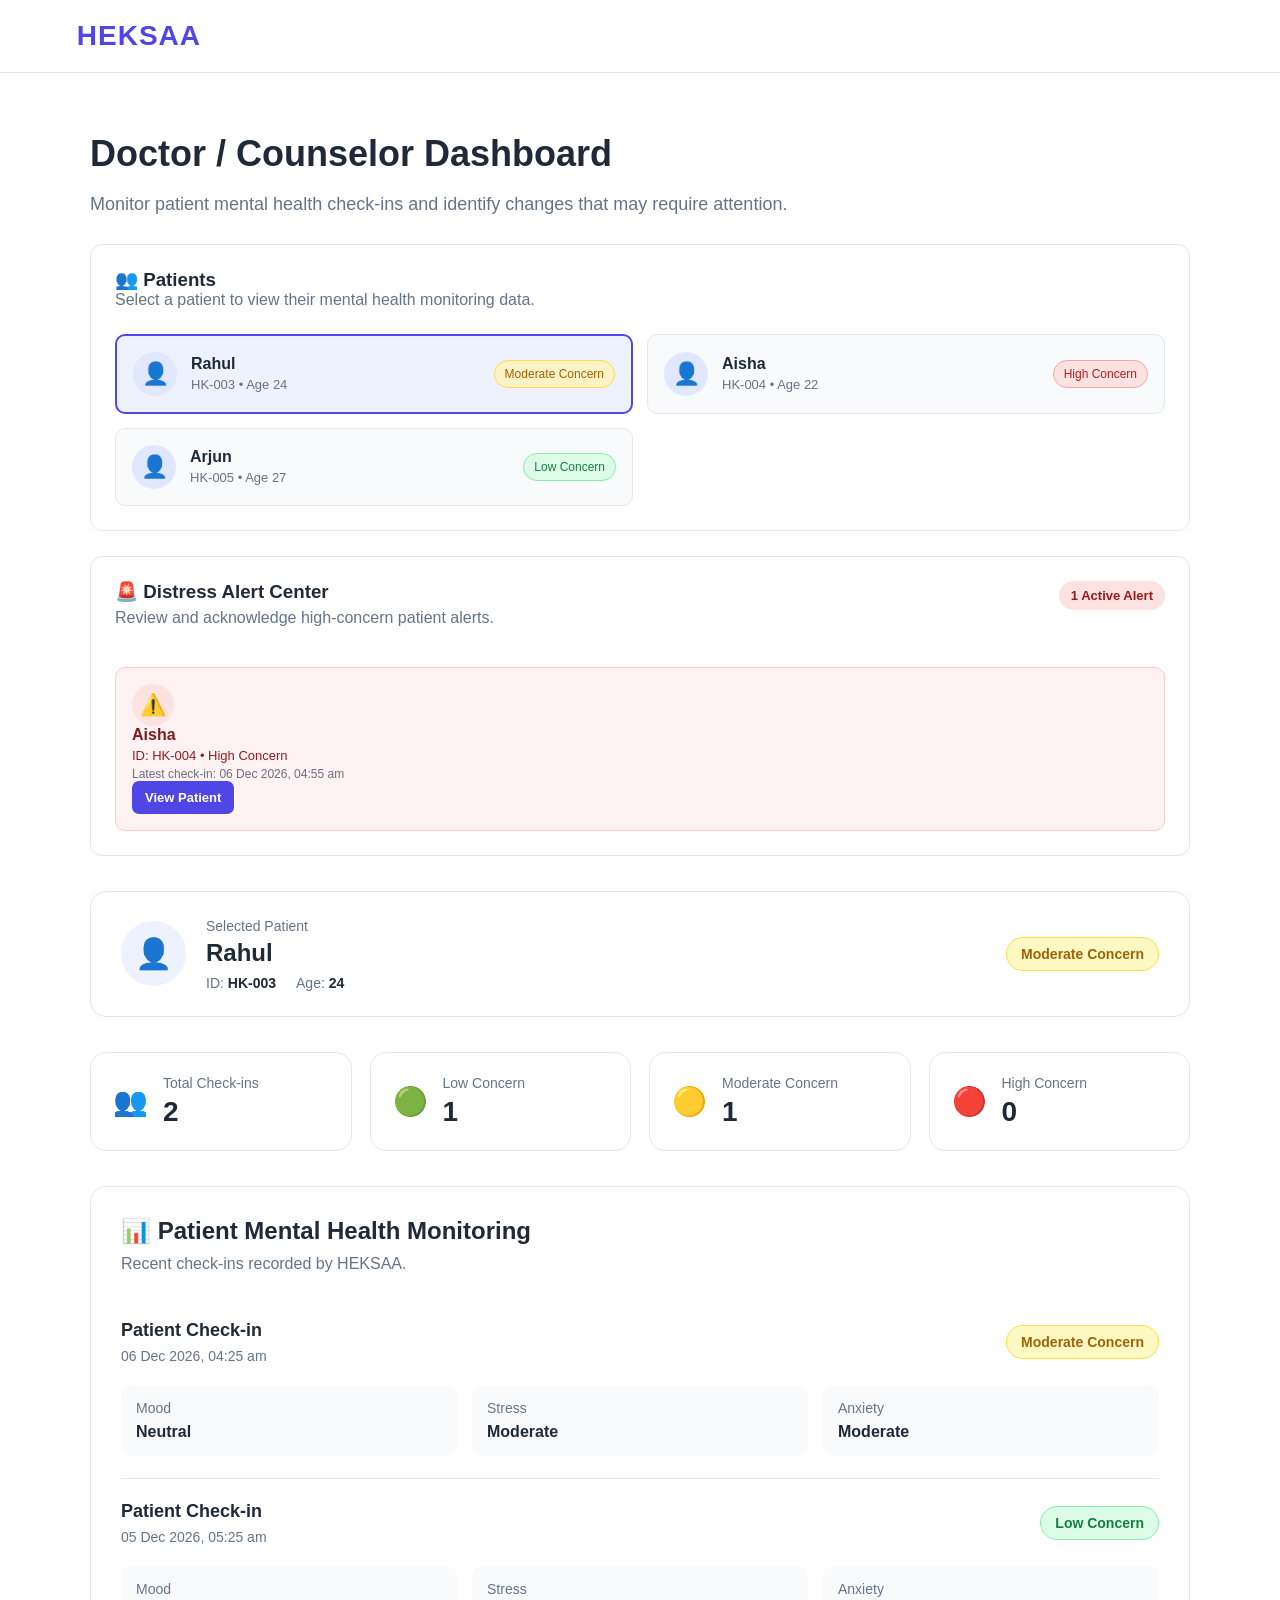
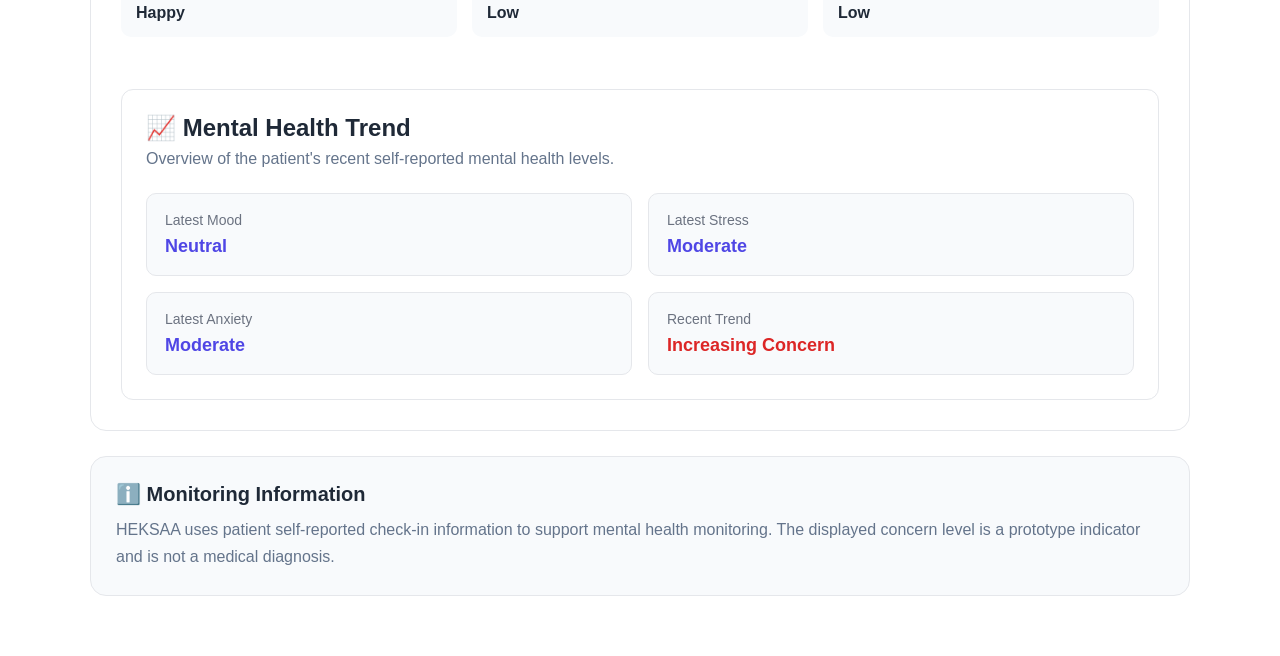
==== doctor-dashboard.html @ 33171552 "Improve alert item layout and messaging Refactor alert item styles and update patient alert messages" ====
<!DOCTYPE html>
<html lang="en">

<head>

    <meta charset="UTF-8">

    <meta
        name="viewport"
        content="width=device-width, initial-scale=1.0"
    >

    <title>Doctor Dashboard - HEKSAA</title>

    <link rel="stylesheet" href="style.css">


    <style>

        /* =========================
           Patient List
        ========================= */

        .patient-list-section {

            margin-top: 25px;

            padding: 24px;

            background: #ffffff;

            border: 1px solid #e5e7eb;

            border-radius: 12px;

        }


        .patient-list {

            display: grid;

            grid-template-columns:
                repeat(2, 1fr);

            gap: 14px;

            margin-top: 18px;

        }


        .patient-card {

            display: flex;

            align-items: center;

            gap: 14px;

            padding: 16px;

            background: #f8fafc;

            border: 1px solid #e5e7eb;

            border-radius: 10px;

            cursor: pointer;

            transition: 0.2s;

        }


        .patient-card:hover {

            border-color: #4f46e5;

            transform: translateY(-1px);

        }


        .patient-card.active {

            border: 2px solid #4f46e5;

            background: #eef2ff;

        }


        .patient-list-avatar {

            width: 44px;

            height: 44px;

            display: flex;

            align-items: center;

            justify-content: center;

            border-radius: 50%;

            background: #e0e7ff;

            font-size: 22px;

            flex-shrink: 0;

        }


        .patient-card-info {

            flex: 1;

            min-width: 0;

        }


        .patient-card-info strong {

            display: block;

            font-size: 16px;

            color: #1f2937;

        }


        .patient-card-info span {

            display: block;

            margin-top: 4px;

            font-size: 13px;

            color: #6b7280;

        }


        .patient-card-status {

            font-size: 12px;

            padding: 6px 10px;

            border-radius: 20px;

            white-space: nowrap;

        }


        .patient-card-status.status-low {

            background: #dcfce7;

            color: #166534;

        }


        .patient-card-status.status-moderate {

            background: #fef3c7;

            color: #92400e;

        }


        .patient-card-status.status-high {

            background: #fee2e2;

            color: #991b1b;

        }


        /* =========================
           Distress Alert Center
        ========================= */

        .distress-alert-center {

            margin-top: 25px;

            padding: 24px;

            background: #ffffff;

            border: 1px solid #e5e7eb;

            border-radius: 12px;

        }


        .alert-center-header {

            display: flex;

            justify-content: space-between;

            align-items: flex-start;

            gap: 15px;

        }


        .alert-center-header h3 {

            margin: 0 0 6px 0;

            color: #1f2937;

        }


        .active-alert-count {

            padding: 7px 12px;

            border-radius: 20px;

            background: #dcfce7;

            color: #166534;

            font-size: 13px;

            font-weight: 600;

            white-space: nowrap;

        }


        .active-alert-count.has-alerts {

            background: #fee2e2;

            color: #991b1b;

        }


        /* =========================
           Alert Item
        ========================= */

        .alert-item {

            margin-top: 15px;

            padding: 16px;

            background: #fef2f2;

            border: 1px solid #fecaca;

            border-radius: 10px;

        }


        .alert-item.acknowledged {

            background: #f8fafc;

            border-color: #d1d5db;

        }


        .alert-main {

            display: flex;

            align-items: center;

            gap: 15px;

        }


        .alert-icon {

            width: 42px;

            height: 42px;

            display: flex;

            align-items: center;

            justify-content: center;

            background: #fee2e2;

            border-radius: 50%;

            font-size: 21px;

            flex-shrink: 0;

        }


        .alert-item.acknowledged
        .alert-icon {

            background: #e5e7eb;

        }


        .alert-details {

            flex: 1;

            min-width: 0;

        }


        .alert-details strong {

            display: block;

            color: #7f1d1d;

            font-size: 16px;

        }


        .alert-item.acknowledged
        .alert-details strong {

            color: #374151;

        }


        .alert-details span {

            display: block;

            margin-top: 4px;

            color: #991b1b;

            font-size: 13px;

        }


        .alert-item.acknowledged
        .alert-details span {

            color: #6b7280;

        }


        .alert-time {

            color: #6b7280 !important;

            font-size: 12px !important;

        }


        .alert-status {

            display: inline-block;

            margin-top: 6px;

            padding: 4px 8px;

            border-radius: 20px;

            font-size: 11px;

            font-weight: 600;

        }


        .alert-status.pending {

            background: #fee2e2;

            color: #991b1b;

        }


        .alert-status.reviewed {

            background: #dcfce7;

            color: #166534;

        }


        /* =========================
           Alert Buttons
        ========================= */

        .alert-actions {

            display: flex;

            gap: 8px;

            margin-top: 14px;

            padding-left: 57px;

        }


        .alert-view-button,
        .alert-details-button,
        .alert-acknowledge-button {

            border: none;

            padding: 9px 13px;

            border-radius: 7px;

            font-size: 13px;

            font-weight: 600;

            cursor: pointer;

        }


        .alert-view-button {

            background: #4f46e5;

            color: #ffffff;

        }


        .alert-view-button:hover {

            background: #4338ca;

        }


        .alert-details-button {

            background: #e5e7eb;

            color: #374151;

        }


        .alert-details-button:hover {

            background: #d1d5db;

        }


        .alert-acknowledge-button {

            background: #16a34a;

            color: #ffffff;

        }


        .alert-acknowledge-button:hover {

            background: #15803d;

        }


        .alert-acknowledge-button:disabled {

            background: #9ca3af;

            cursor: default;

        }


        /* =========================
           Alert Details
        ========================= */

        .alert-details-panel {

            display: none;

            margin-top: 14px;

            margin-left: 57px;

            padding: 15px;

            background: #ffffff;

            border: 1px solid #e5e7eb;

            border-radius: 9px;

        }


        .alert-details-panel.show {

            display: block;

        }


        .alert-details-title {

            margin-bottom: 12px;

            font-size: 14px;

            font-weight: 600;

            color: #374151;

        }


        .alert-data-grid {

            display: grid;

            grid-template-columns:
                repeat(3, 1fr);

            gap: 10px;

        }


        .alert-data-box {

            padding: 11px;

            background: #f8fafc;

            border-radius: 8px;

        }


        .alert-data-box span {

            display: block;

            margin: 0 0 5px 0;

            color: #6b7280;

            font-size: 12px;

        }


        .alert-data-box strong {

            display: block;

            color: #1f2937;

            font-size: 14px;

        }


        /* =========================
           Empty Alerts
        ========================= */

        .alert-empty {

            margin-top: 15px;

            padding: 25px;

            text-align: center;

            background: #f8fafc;

            border-radius: 10px;

        }


        .alert-empty-icon {

            font-size: 28px;

            margin-bottom: 8px;

        }


        .alert-empty h4 {

            margin: 0 0 5px 0;

            color: #374151;

        }


        .alert-empty p {

            margin: 0;

            color: #6b7280;

            font-size: 13px;

        }


        /* =========================
           Selected Patient Alert
        ========================= */

        .distress-alert {

            margin-top: 20px;

            padding: 18px;

            background: #fef2f2;

            border: 1px solid #fecaca;

            border-radius: 12px;

        }


        .distress-alert h3 {

            margin: 0 0 6px 0;

            color: #b91c1c;

        }


        .distress-alert p {

            margin: 0;

            color: #7f1d1d;

            line-height: 1.5;

        }


        /* =========================
           Empty Patient List
        ========================= */

        .patient-list-empty {

            padding: 25px;

            text-align: center;

            color: #6b7280;

        }


        /* =========================
           Mobile
        ========================= */

        @media (max-width: 600px) {

            .patient-list {

                grid-template-columns: 1fr;

            }


            .alert-center-header {

                flex-direction: column;

            }


            .alert-main {

                align-items: flex-start;

            }


            .alert-actions {

                padding-left: 0;

                flex-wrap: wrap;

            }


            .alert-details-panel {

                margin-left: 0;

            }


            .alert-data-grid {

                grid-template-columns: 1fr;

            }

        }

    </style>

</head>


<body>


<header>

    <h1>HEKSAA</h1>

</header>


<main>


<section class="doctor-dashboard">


    <h2>
        Doctor / Counselor Dashboard
    </h2>


    <p class="dashboard-subtitle">

        Monitor patient mental health
        check-ins and identify changes
        that may require attention.

    </p>


    <!-- =========================
         Patient List
    ========================= -->

    <div class="patient-list-section">


        <h3>
            👥 Patients
        </h3>


        <p class="section-description">

            Select a patient to view their
            mental health monitoring data.

        </p>


        <div
            id="patient-list"
            class="patient-list"
        >

            <div class="patient-list-empty">

                Loading patients...

            </div>

        </div>


    </div>


    <!-- =========================
         Distress Alert Center
    ========================= -->

    <div class="distress-alert-center">


        <div class="alert-center-header">


            <div>

                <h3>
                    🚨 Distress Alert Center
                </h3>


                <p class="section-description">

                    Review and acknowledge
                    high-concern patient alerts.

                </p>

            </div>


            <div
                id="active-alert-count"
                class="active-alert-count"
            >

                0 Active Alerts

            </div>


        </div>


        <div id="distress-alert-list">


            <div class="alert-empty">

                <div class="alert-empty-icon">
                    ✅
                </div>


                <h4>
                    No Active Distress Alerts
                </h4>


                <p>

                    No patient's latest check-in
                    is currently classified as
                    High Concern.

                </p>


            </div>


        </div>


    </div>


    <!-- =========================
         Selected Patient
    ========================= -->

    <div class="patient-profile-overview">


        <div class="patient-avatar">

            👤

        </div>


        <div class="patient-profile-info">


            <span class="profile-label">

                Selected Patient

            </span>


            <h3 id="doctor-patient-name">

                Patient

            </h3>


            <div class="patient-details">


                <span>

                    ID:

                    <strong
                        id="doctor-patient-id"
                    >
                        Not available
                    </strong>

                </span>


                <span>

                    Age:

                    <strong
                        id="doctor-patient-age"
                    >
                        Not available
                    </strong>

                </span>


            </div>


        </div>


        <div
            id="doctor-latest-status"
            class="doctor-status"
        >

            No Data

        </div>


    </div>


    <!-- =========================
         Selected Patient Alert
    ========================= -->

    <div
        id="distress-alert"
        class="distress-alert"
        style="display:none;"
    >


        <h3>
            ⚠️ Attention Required
        </h3>


        <p>

            The latest check-in for this
            patient has been classified as
            <strong>High Concern</strong>
            by the HEKSAA prototype
            monitoring system.

        </p>


        <p style="margin-top:8px;">

            Review the recent check-in
            information and consider
            appropriate follow-up.

        </p>


    </div>


    <!-- =========================
         Summary
    ========================= -->

    <div class="doctor-summary">


        <div class="summary-card">

            <span class="summary-icon">
                👥
            </span>


            <div>

                <p>
                    Total Check-ins
                </p>


                <strong id="total-checkins">
                    0
                </strong>

            </div>


        </div>


        <div class="summary-card">

            <span class="summary-icon">
                🟢
            </span>


            <div>

                <p>
                    Low Concern
                </p>


                <strong id="low-count">
                    0
                </strong>

            </div>


        </div>


        <div class="summary-card">

            <span class="summary-icon">
                🟡
            </span>


            <div>

                <p>
                    Moderate Concern
                </p>


                <strong id="moderate-count">
                    0
                </strong>

            </div>


        </div>


        <div class="summary-card">

            <span class="summary-icon">
                🔴
            </span>


            <div>

                <p>
                    High Concern
                </p>


                <strong id="high-count">
                    0
                </strong>

            </div>


        </div>


    </div>


    <!-- =========================
         Patient Monitoring
    ========================= -->

    <div class="patient-monitoring">


        <h3>
            📊 Patient Mental Health Monitoring
        </h3>


        <p class="section-description">

            Recent check-ins recorded by HEKSAA.

        </p>


        <div id="doctor-history">


            <div class="doctor-empty">


                <div class="empty-icon">
                    📋
                </div>


                <h4>
                    No patient check-ins available
                </h4>


                <p>

                    Patient check-in information
                    will appear here when available.

                </p>


            </div>


        </div>


        <!-- =========================
             Mental Health Trend
        ========================= -->

        <div class="health-trend">


            <h3>
                📈 Mental Health Trend
            </h3>


            <p class="section-description">

                Overview of the patient's recent
                self-reported mental health levels.

            </p>


            <div class="trend-grid">


                <div class="trend-card">

                    <span>
                        Latest Mood
                    </span>


                    <strong id="trend-mood">
                        No Data
                    </strong>

                </div>


                <div class="trend-card">

                    <span>
                        Latest Stress
                    </span>


                    <strong id="trend-stress">
                        No Data
                    </strong>

                </div>


                <div class="trend-card">

                    <span>
                        Latest Anxiety
                    </span>


                    <strong id="trend-anxiety">
                        No Data
                    </strong>

                </div>


                <div class="trend-card">

                    <span>
                        Recent Trend
                    </span>


                    <strong id="trend-direction">
                        No Data
                    </strong>

                </div>


            </div>


        </div>


    </div>


    <!-- =========================
         Monitoring Information
    ========================= -->

    <div class="doctor-info">


        <h3>
            ℹ️ Monitoring Information
        </h3>


        <p>

            HEKSAA uses patient self-reported
            check-in information to support
            mental health monitoring. The
            displayed concern level is a
            prototype indicator and is not
            a medical diagnosis.

        </p>


    </div>


</section>


</main>


<script src="doctor.js?v=6"></script>


</body>

</html>
---- style.css ----
* {
    margin: 0;
    padding: 0;
    box-sizing: border-box;
}


body {
    font-family: Arial, sans-serif;
    background: #ffffff;
    color: #1f2937;
}


/* =========================
   Header
========================= */

header {
    background: #ffffff;
    padding: 20px 6%;
    border-bottom: 1px solid #e5e7eb;
}

header h1 {
    font-size: 28px;
    color: #4f46e5;
    letter-spacing: 1px;
}


/* =========================
   Home Page
========================= */

.hero {
    padding: 80px 6%;
    text-align: center;
}

.hero h2 {
    font-size: 42px;
    margin-bottom: 20px;
}

.hero p {
    font-size: 18px;
    line-height: 1.7;
    color: #64748b;
    max-width: 650px;
    margin: 0 auto;
}


.role-buttons {
    margin-top: 35px;
    display: flex;
    justify-content: center;
    gap: 20px;
    flex-wrap: wrap;
}


.role-btn {
    display: inline-block;
    padding: 14px 26px;
    background: #4f46e5;
    color: #ffffff;
    text-decoration: none;
    border-radius: 10px;
    font-size: 16px;
    font-weight: 600;
}


/* =========================
   Login Pages
========================= */

.login-section {
    width: 90%;
    max-width: 450px;
    margin: 70px auto;
    text-align: center;
}


.login-section h2 {
    font-size: 36px;
    margin-bottom: 12px;
}


.login-section p {
    color: #64748b;
    margin-bottom: 30px;
}


.login-section form {
    display: flex;
    flex-direction: column;
    gap: 16px;
}


.login-section input {
    width: 100%;
    padding: 14px;
    border: 1px solid #d1d5db;
    border-radius: 8px;
    font-size: 16px;
}


.login-section button {
    width: 100%;
    padding: 14px;
    background: #4f46e5;
    color: white;
    border: none;
    border-radius: 8px;
    font-size: 16px;
    font-weight: 600;
}


/* =========================
   Patient Dashboard
========================= */

.dashboard {
    width: 90%;
    max-width: 1000px;
    margin: 60px auto;
}


.dashboard h2 {
    font-size: 36px;
    margin-bottom: 15px;
}


.dashboard > p {
    color: #64748b;
    font-size: 18px;
    line-height: 1.6;
}


/* =========================
   Mental Health Check-in
========================= */

.checkin-card {
    margin-top: 40px;
    padding: 30px;
    background: #f8fafc;
    border: 1px solid #e5e7eb;
    border-radius: 16px;
    max-width: 650px;
}


.checkin-card h3 {
    font-size: 24px;
    margin-bottom: 10px;
}


.checkin-card p {
    font-size: 16px;
    margin-bottom: 25px;
    color: #64748b;
}


.checkin-card form {
    display: flex;
    flex-direction: column;
    gap: 12px;
}


.checkin-card label {
    font-size: 16px;
    font-weight: 600;
    margin-top: 10px;
}


.checkin-card select {
    width: 100%;
    padding: 13px;
    border: 1px solid #d1d5db;
    border-radius: 8px;
    background: #ffffff;
    font-size: 16px;
}


.checkin-card button {
    margin-top: 15px;
    padding: 14px;
    background: #4f46e5;
    color: #ffffff;
    border: none;
    border-radius: 8px;
    font-size: 16px;
    font-weight: 600;
}


/* =========================
   Success Message
========================= */

.success-message {
    display: none;
    margin-top: 18px;
    padding: 14px 16px;
    background: #ecfdf5;
    color: #047857;
    border: 1px solid #a7f3d0;
    border-radius: 8px;
    font-size: 16px;
    font-weight: 600;
}


/* =========================
   Mental Health Status
========================= */

.status-card {
    margin-top: 30px;
    padding: 30px;
    background: #ffffff;
    border: 1px solid #e5e7eb;
    border-radius: 16px;
    max-width: 650px;
}


.status-card h3 {
    font-size: 24px;
    margin-bottom: 10px;
}


.status-description {
    color: #64748b;
    margin-bottom: 20px;
}


.status-item {
    display: flex;
    justify-content: space-between;
    align-items: center;
    padding: 15px 0;
    border-bottom: 1px solid #e5e7eb;
    font-size: 16px;
}


.status-item span {
    color: #475569;
}


.status-item strong {
    color: #1f2937;
    text-align: right;
}


/* =========================
   Overall Status
========================= */

.overall-status {
    margin-top: 20px;
    padding-top: 20px;
    border-top: 1px solid #e5e7eb;

    display: flex;
    justify-content: space-between;
    align-items: center;
    gap: 15px;
}


.overall-status span {
    color: #475569;
    font-size: 16px;
}


.overall-status strong {
    padding: 8px 14px;
    border-radius: 20px;
    font-size: 15px;
    font-weight: 600;
}


/* Overall Status Colors */

.status-low {
    background: #dcfce7;
    color: #15803d !important;
    border: 1px solid #86efac;
}


.status-moderate {
    background: #fef9c3;
    color: #a16207 !important;
    border: 1px solid #fde047;
}


.status-high {
    background: #fee2e2;
    color: #b91c1c !important;
    border: 1px solid #fca5a5;
}


/* =========================
   Check-in History
========================= */

.history-card {
    margin-top: 30px;
    padding: 30px;
    background: #ffffff;
    border: 1px solid #e5e7eb;
    border-radius: 16px;
    max-width: 650px;
}


.history-card h3 {
    font-size: 24px;
    margin-bottom: 10px;
}


.history-description {
    color: #64748b;
    margin-bottom: 25px;
}


.history-item {
    padding: 18px 0;
    border-bottom: 1px solid #e5e7eb;
}


.history-item:last-child {
    border-bottom: none;
}


.history-date {
    color: #64748b;
    font-size: 14px;
    margin-bottom: 12px;
}


.history-row {
    display: flex;
    justify-content: space-between;
    gap: 10px;
    margin: 8px 0;
    font-size: 15px;
}


.history-row span {
    color: #475569;
}


.history-row strong {
    color: #1f2937;
    text-align: right;
}


.history-status {
    display: inline-block;
    margin-top: 10px;
    padding: 6px 12px;
    border-radius: 20px;
    font-size: 13px;
    font-weight: 600;
}


.no-history {
    color: #64748b;
    font-size: 15px;
    padding: 10px 0;
}


/* =========================
   Mobile Responsive
========================= */

@media (max-width: 600px) {

    .dashboard {
        width: 90%;
        margin: 40px auto;
    }


    .dashboard h2 {
        font-size: 30px;
    }


    .checkin-card,
    .status-card,
    .history-card {
        padding: 24px;
    }


    .overall-status {
        align-items: flex-start;
    }


    .history-row {
        font-size: 14px;
    }

}
/* =========================
   Doctor Dashboard
========================= */

.doctor-dashboard {
    width: 90%;
    max-width: 1100px;
    margin: 60px auto;
}


.doctor-dashboard h2 {
    font-size: 36px;
    margin-bottom: 15px;
}


.dashboard-subtitle {
    color: #64748b;
    font-size: 18px;
    line-height: 1.6;
    max-width: 750px;
}


/* =========================
   Summary Cards
========================= */

.doctor-summary {
    margin-top: 35px;

    display: grid;

    grid-template-columns:
        repeat(4, 1fr);

    gap: 18px;
}


.summary-card {
    padding: 22px;

    background: #ffffff;

    border: 1px solid #e5e7eb;

    border-radius: 16px;

    display: flex;

    align-items: center;

    gap: 15px;
}


.summary-icon {
    font-size: 28px;
}


.summary-card p {
    color: #64748b;
    font-size: 14px;
    margin-bottom: 5px;
}


.summary-card strong {
    font-size: 28px;
    color: #1f2937;
}


/* =========================
   Patient Monitoring
========================= */

.patient-monitoring {
    margin-top: 35px;

    padding: 30px;

    background: #ffffff;

    border: 1px solid #e5e7eb;

    border-radius: 16px;
}


.patient-monitoring h3 {
    font-size: 24px;
    margin-bottom: 10px;
}


.section-description {
    color: #64748b;
    margin-bottom: 25px;
}


/* =========================
   Doctor Check-in
========================= */

.doctor-checkin {
    padding: 22px 0;

    border-bottom: 1px solid #e5e7eb;
}


.doctor-checkin:last-child {
    border-bottom: none;
}


.doctor-checkin-header {
    display: flex;

    justify-content: space-between;

    align-items: center;

    gap: 15px;
}


.doctor-checkin-header h4 {
    font-size: 18px;
    margin-bottom: 6px;
}


.doctor-date {
    color: #64748b;
    font-size: 14px;
}


.doctor-status {
    padding: 8px 14px;

    border-radius: 20px;

    font-size: 14px;

    font-weight: 600;

    white-space: nowrap;
}


/* =========================
   Doctor Data
========================= */

.doctor-data {
    margin-top: 20px;

    display: grid;

    grid-template-columns:
        repeat(3, 1fr);

    gap: 15px;
}


.doctor-data-item {
    padding: 15px;

    background: #f8fafc;

    border-radius: 10px;
}


.doctor-data-item span {
    display: block;

    color: #64748b;

    font-size: 14px;

    margin-bottom: 7px;
}


.doctor-data-item strong {
    color: #1f2937;

    font-size: 16px;
}


/* =========================
   Empty State
========================= */

.doctor-empty {
    text-align: center;

    padding: 40px 20px;

    color: #64748b;
}


.empty-icon {
    font-size: 40px;

    margin-bottom: 15px;
}


.doctor-empty h4 {
    color: #1f2937;

    font-size: 18px;

    margin-bottom: 8px;
}


/* =========================
   Doctor Information
========================= */

.doctor-info {
    margin-top: 25px;

    padding: 25px;

    background: #f8fafc;

    border: 1px solid #e5e7eb;

    border-radius: 16px;
}


.doctor-info h3 {
    margin-bottom: 10px;

    font-size: 20px;
}


.doctor-info p {
    color: #64748b;

    line-height: 1.7;
}


/* =========================
   Doctor Mobile
========================= */

@media (max-width: 800px) {

    .doctor-summary {

        grid-template-columns:
            repeat(2, 1fr);

    }


    .doctor-data {

        grid-template-columns:
            1fr;

    }

}


@media (max-width: 600px) {

    .doctor-dashboard {

        width: 90%;

        margin: 40px auto;

    }


    .doctor-dashboard h2 {

        font-size: 30px;

    }


    .doctor-summary {

        grid-template-columns:
            1fr;

    }


    .patient-monitoring {

        padding: 24px;

    }


    .doctor-checkin-header {

        align-items: flex-start;

        flex-direction: column;

    }

}
/* =========================
   Patient Profile
========================= */

.profile-card {
    margin-top: 35px;

    padding: 30px;

    background: #ffffff;

    border: 1px solid #e5e7eb;

    border-radius: 16px;

    max-width: 650px;
}


.profile-card h3 {
    font-size: 24px;

    margin-bottom: 10px;
}


.profile-description {
    color: #64748b;

    margin-bottom: 25px;
}


.profile-card form {
    display: flex;

    flex-direction: column;

    gap: 12px;
}


.profile-card label {
    font-size: 16px;

    font-weight: 600;

    margin-top: 8px;
}


.profile-card input {
    width: 100%;

    padding: 14px;

    border: 1px solid #d1d5db;

    border-radius: 8px;

    background: #ffffff;

    font-size: 16px;
}


.profile-card button {
    margin-top: 15px;

    padding: 14px;

    background: #4f46e5;

    color: #ffffff;

    border: none;

    border-radius: 8px;

    font-size: 16px;

    font-weight: 600;
}
/* =========================
   Patient Profile Overview
========================= */

.patient-profile-overview {
    margin-top: 35px;

    padding: 25px 30px;

    background: #ffffff;

    border: 1px solid #e5e7eb;

    border-radius: 16px;

    display: flex;

    align-items: center;

    gap: 20px;
}


.patient-avatar {
    width: 65px;

    height: 65px;

    border-radius: 50%;

    background: #eef2ff;

    display: flex;

    align-items: center;

    justify-content: center;

    font-size: 30px;
}


.patient-profile-info {
    flex: 1;
}


.profile-label {
    color: #64748b;

    font-size: 14px;
}


.patient-profile-info h3 {
    font-size: 24px;

    margin: 4px 0 8px;
}


.patient-details {
    display: flex;

    gap: 20px;

    color: #64748b;

    font-size: 14px;
}


.patient-details strong {
    color: #1f2937;
}


.patient-profile-overview
.doctor-status {
    flex-shrink: 0;
}


@media (max-width: 600px) {

    .patient-profile-overview {

        align-items: flex-start;

        flex-direction: column;

        padding: 24px;

    }


    .patient-details {

        flex-direction: column;

        gap: 5px;

    }
.login-button {
    display: block;
    width: 100%;
    padding: 14px;
    background: #4f46e5;
    color: #ffffff;
    text-decoration: none;
    border-radius: 8px;
    font-size: 16px;
    font-weight: 600;
    text-align: center;
}
}
.login-error {
    color: #dc2626;
    font-size: 14px;
    margin-top: -5px;
    margin-bottom: 5px;
    text-align: left;
}

.login-button {
    display: block;
    width: 100%;
    padding: 14px;
    background: #4f46e5;
    color: #ffffff;
    text-decoration: none;
    border: none;
    border-radius: 8px;
    font-size: 16px;
    font-weight: 600;
    text-align: center;
    cursor: pointer;
}

.login-button:hover {
    background: #4338ca;
}
/* =========================
   Mental Health Trend
========================= */

.health-trend {
    margin-top: 30px;
    padding: 24px;
    background: #ffffff;
    border: 1px solid #e5e7eb;
    border-radius: 12px;
}

.health-trend h3 {
    margin-bottom: 8px;
    color: #1f2937;
}

.trend-grid {
    display: grid;
    grid-template-columns: repeat(2, 1fr);
    gap: 16px;
    margin-top: 20px;
}

.trend-card {
    padding: 18px;
    background: #f8fafc;
    border-radius: 10px;
    border: 1px solid #e5e7eb;
}

.trend-card span {
    display: block;
    font-size: 14px;
    color: #6b7280;
    margin-bottom: 8px;
}

.trend-card strong {
    display: block;
    font-size: 18px;
    color: #4f46e5;
}

.trend-good {
    color: #16a34a !important;
}

.trend-warning {
    color: #dc2626 !important;
}

.trend-stable {
    color: #d97706 !important;
}


@media (max-width: 600px) {

    .trend-grid {
        grid-template-columns: 1fr;
    }

}
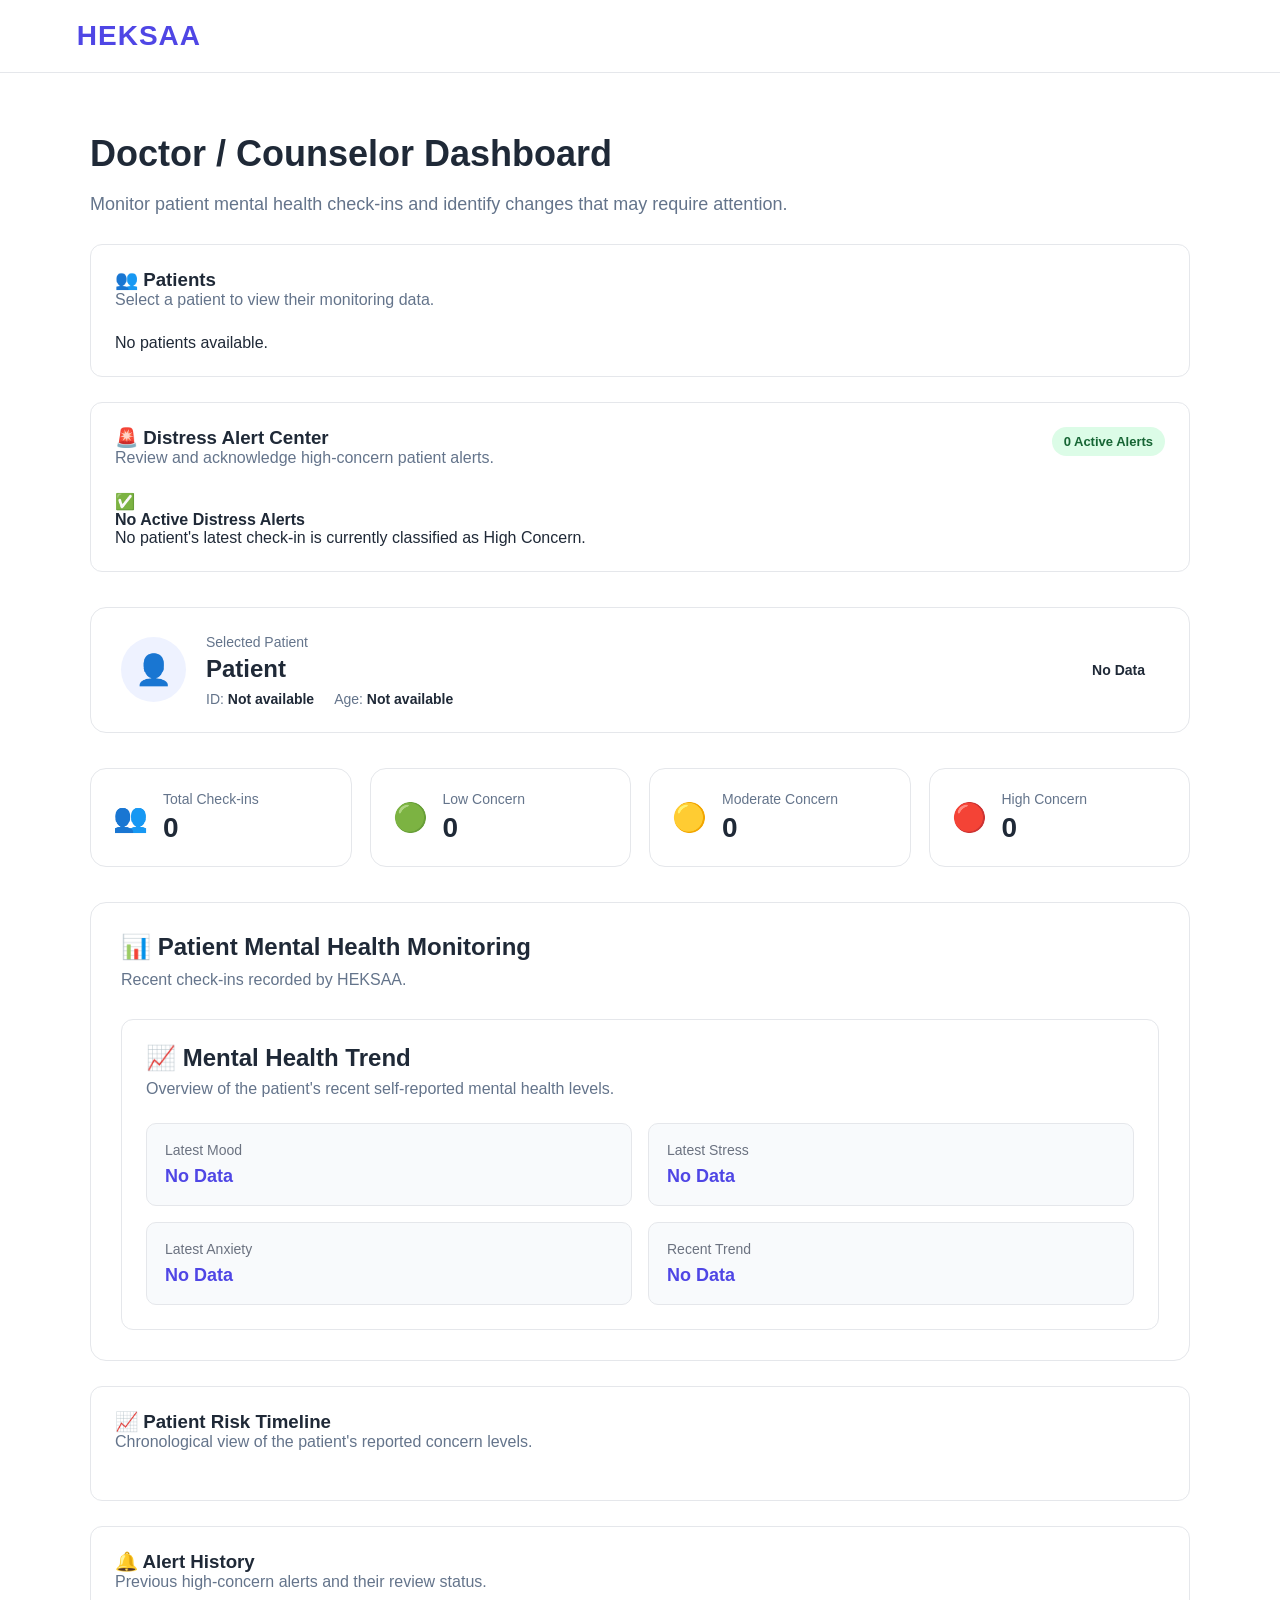
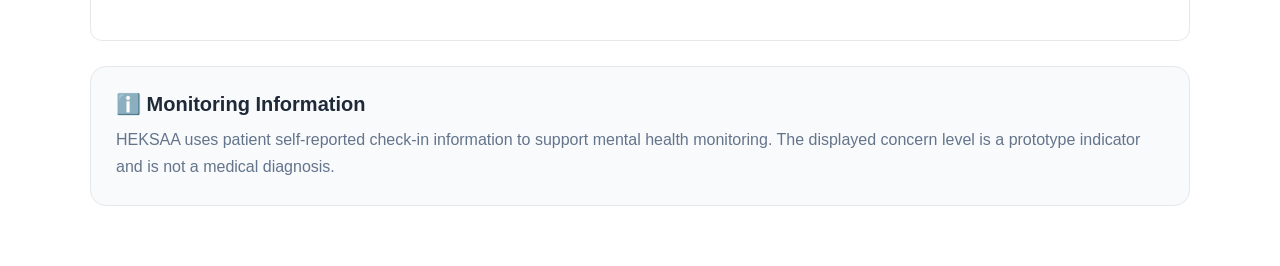
==== commit 41a85ef4: "Refactor HTML structure and styling for dashboard" ====
--- a/doctor-dashboard.html
+++ b/doctor-dashboard.html
@@ -3,1299 +3,1017 @@
 
 <head>
 
-    <meta charset="UTF-8">
-
-    <meta
-        name="viewport"
-        content="width=device-width, initial-scale=1.0"
-    >
-
-    <title>Doctor Dashboard - HEKSAA</title>
-
-    <link rel="stylesheet" href="style.css">
-
-
-    <style>
-
-        /* =========================
-           Patient List
-        ========================= */
-
-        .patient-list-section {
-
-            margin-top: 25px;
-
-            padding: 24px;
-
-            background: #ffffff;
-
-            border: 1px solid #e5e7eb;
-
-            border-radius: 12px;
-
-        }
-
-
-        .patient-list {
-
-            display: grid;
-
-            grid-template-columns:
-                repeat(2, 1fr);
-
-            gap: 14px;
-
-            margin-top: 18px;
-
-        }
-
-
-        .patient-card {
-
-            display: flex;
-
-            align-items: center;
-
-            gap: 14px;
-
-            padding: 16px;
-
-            background: #f8fafc;
-
-            border: 1px solid #e5e7eb;
-
-            border-radius: 10px;
-
-            cursor: pointer;
-
-            transition: 0.2s;
-
-        }
-
-
-        .patient-card:hover {
-
-            border-color: #4f46e5;
-
-            transform: translateY(-1px);
-
-        }
-
-
-        .patient-card.active {
-
-            border: 2px solid #4f46e5;
-
-            background: #eef2ff;
-
-        }
-
-
-        .patient-list-avatar {
-
-            width: 44px;
-
-            height: 44px;
-
-            display: flex;
-
-            align-items: center;
-
-            justify-content: center;
-
-            border-radius: 50%;
-
-            background: #e0e7ff;
-
-            font-size: 22px;
-
-            flex-shrink: 0;
-
-        }
-
-
-        .patient-card-info {
-
-            flex: 1;
-
-            min-width: 0;
-
-        }
-
-
-        .patient-card-info strong {
-
-            display: block;
-
-            font-size: 16px;
-
-            color: #1f2937;
-
-        }
-
-
-        .patient-card-info span {
-
-            display: block;
-
-            margin-top: 4px;
-
-            font-size: 13px;
-
-            color: #6b7280;
-
-        }
-
-
-        .patient-card-status {
-
-            font-size: 12px;
-
-            padding: 6px 10px;
-
-            border-radius: 20px;
-
-            white-space: nowrap;
-
-        }
-
-
-        .patient-card-status.status-low {
-
-            background: #dcfce7;
-
-            color: #166534;
-
-        }
-
-
-        .patient-card-status.status-moderate {
-
-            background: #fef3c7;
-
-            color: #92400e;
-
-        }
-
-
-        .patient-card-status.status-high {
-
-            background: #fee2e2;
-
-            color: #991b1b;
-
-        }
-
-
-        /* =========================
-           Distress Alert Center
-        ========================= */
-
-        .distress-alert-center {
-
-            margin-top: 25px;
-
-            padding: 24px;
-
-            background: #ffffff;
-
-            border: 1px solid #e5e7eb;
-
-            border-radius: 12px;
-
-        }
-
-
-        .alert-center-header {
-
-            display: flex;
-
-            justify-content: space-between;
-
-            align-items: flex-start;
-
-            gap: 15px;
-
-        }
-
-
-        .alert-center-header h3 {
-
-            margin: 0 0 6px 0;
-
-            color: #1f2937;
-
-        }
-
-
-        .active-alert-count {
-
-            padding: 7px 12px;
-
-            border-radius: 20px;
-
-            background: #dcfce7;
-
-            color: #166534;
-
-            font-size: 13px;
-
-            font-weight: 600;
-
-            white-space: nowrap;
-
-        }
-
-
-        .active-alert-count.has-alerts {
-
-            background: #fee2e2;
-
-            color: #991b1b;
-
-        }
-
-
-        /* =========================
-           Alert Item
-        ========================= */
-
-        .alert-item {
-
-            margin-top: 15px;
-
-            padding: 16px;
-
-            background: #fef2f2;
-
-            border: 1px solid #fecaca;
-
-            border-radius: 10px;
-
-        }
-
-
-        .alert-item.acknowledged {
-
-            background: #f8fafc;
-
-            border-color: #d1d5db;
-
-        }
-
-
-        .alert-main {
-
-            display: flex;
-
-            align-items: center;
-
-            gap: 15px;
-
-        }
-
-
-        .alert-icon {
-
-            width: 42px;
-
-            height: 42px;
-
-            display: flex;
-
-            align-items: center;
-
-            justify-content: center;
-
-            background: #fee2e2;
-
-            border-radius: 50%;
-
-            font-size: 21px;
-
-            flex-shrink: 0;
-
-        }
-
-
-        .alert-item.acknowledged
-        .alert-icon {
-
-            background: #e5e7eb;
-
-        }
-
-
-        .alert-details {
-
-            flex: 1;
-
-            min-width: 0;
-
-        }
-
-
-        .alert-details strong {
-
-            display: block;
-
-            color: #7f1d1d;
-
-            font-size: 16px;
-
-        }
-
-
-        .alert-item.acknowledged
-        .alert-details strong {
-
-            color: #374151;
-
-        }
-
-
-        .alert-details span {
-
-            display: block;
-
-            margin-top: 4px;
-
-            color: #991b1b;
-
-            font-size: 13px;
-
-        }
-
-
-        .alert-item.acknowledged
-        .alert-details span {
-
-            color: #6b7280;
-
-        }
-
-
-        .alert-time {
-
-            color: #6b7280 !important;
-
-            font-size: 12px !important;
-
-        }
-
-
-        .alert-status {
-
-            display: inline-block;
-
-            margin-top: 6px;
-
-            padding: 4px 8px;
-
-            border-radius: 20px;
-
-            font-size: 11px;
-
-            font-weight: 600;
-
-        }
-
-
-        .alert-status.pending {
-
-            background: #fee2e2;
-
-            color: #991b1b;
-
-        }
-
-
-        .alert-status.reviewed {
-
-            background: #dcfce7;
-
-            color: #166534;
-
-        }
-
-
-        /* =========================
-           Alert Buttons
-        ========================= */
-
-        .alert-actions {
-
-            display: flex;
-
-            gap: 8px;
-
-            margin-top: 14px;
-
-            padding-left: 57px;
-
-        }
-
-
-        .alert-view-button,
-        .alert-details-button,
-        .alert-acknowledge-button {
-
-            border: none;
-
-            padding: 9px 13px;
-
-            border-radius: 7px;
-
-            font-size: 13px;
-
-            font-weight: 600;
-
-            cursor: pointer;
-
-        }
-
-
-        .alert-view-button {
-
-            background: #4f46e5;
-
-            color: #ffffff;
-
-        }
-
-
-        .alert-view-button:hover {
-
-            background: #4338ca;
-
-        }
-
-
-        .alert-details-button {
-
-            background: #e5e7eb;
-
-            color: #374151;
-
-        }
-
-
-        .alert-details-button:hover {
-
-            background: #d1d5db;
-
-        }
-
-
-        .alert-acknowledge-button {
-
-            background: #16a34a;
-
-            color: #ffffff;
-
-        }
-
-
-        .alert-acknowledge-button:hover {
-
-            background: #15803d;
-
-        }
-
-
-        .alert-acknowledge-button:disabled {
-
-            background: #9ca3af;
-
-            cursor: default;
-
-        }
-
-
-        /* =========================
-           Alert Details
-        ========================= */
-
-        .alert-details-panel {
-
-            display: none;
-
-            margin-top: 14px;
-
-            margin-left: 57px;
-
-            padding: 15px;
-
-            background: #ffffff;
-
-            border: 1px solid #e5e7eb;
-
-            border-radius: 9px;
-
-        }
-
-
-        .alert-details-panel.show {
-
-            display: block;
-
-        }
-
-
-        .alert-details-title {
-
-            margin-bottom: 12px;
-
-            font-size: 14px;
-
-            font-weight: 600;
-
-            color: #374151;
-
-        }
-
-
-        .alert-data-grid {
-
-            display: grid;
-
-            grid-template-columns:
-                repeat(3, 1fr);
-
-            gap: 10px;
-
-        }
-
-
-        .alert-data-box {
-
-            padding: 11px;
-
-            background: #f8fafc;
-
-            border-radius: 8px;
-
-        }
-
-
-        .alert-data-box span {
-
-            display: block;
-
-            margin: 0 0 5px 0;
-
-            color: #6b7280;
-
-            font-size: 12px;
-
-        }
-
-
-        .alert-data-box strong {
-
-            display: block;
-
-            color: #1f2937;
-
-            font-size: 14px;
-
-        }
-
-
-        /* =========================
-           Empty Alerts
-        ========================= */
-
-        .alert-empty {
-
-            margin-top: 15px;
-
-            padding: 25px;
-
-            text-align: center;
-
-            background: #f8fafc;
-
-            border-radius: 10px;
-
-        }
-
-
-        .alert-empty-icon {
-
-            font-size: 28px;
-
-            margin-bottom: 8px;
-
-        }
-
-
-        .alert-empty h4 {
-
-            margin: 0 0 5px 0;
-
-            color: #374151;
-
-        }
-
-
-        .alert-empty p {
-
-            margin: 0;
-
-            color: #6b7280;
-
-            font-size: 13px;
-
-        }
-
-
-        /* =========================
-           Selected Patient Alert
-        ========================= */
-
-        .distress-alert {
-
-            margin-top: 20px;
-
-            padding: 18px;
-
-            background: #fef2f2;
-
-            border: 1px solid #fecaca;
-
-            border-radius: 12px;
-
-        }
-
-
-        .distress-alert h3 {
-
-            margin: 0 0 6px 0;
-
-            color: #b91c1c;
-
-        }
-
-
-        .distress-alert p {
-
-            margin: 0;
-
-            color: #7f1d1d;
-
-            line-height: 1.5;
-
-        }
-
-
-        /* =========================
-           Empty Patient List
-        ========================= */
-
-        .patient-list-empty {
-
-            padding: 25px;
-
-            text-align: center;
-
-            color: #6b7280;
-
-        }
-
-
-        /* =========================
-           Mobile
-        ========================= */
-
-        @media (max-width: 600px) {
-
-            .patient-list {
-
-                grid-template-columns: 1fr;
-
-            }
-
-
-            .alert-center-header {
-
-                flex-direction: column;
-
-            }
-
-
-            .alert-main {
-
-                align-items: flex-start;
-
-            }
-
-
-            .alert-actions {
-
-                padding-left: 0;
-
-                flex-wrap: wrap;
-
-            }
-
-
-            .alert-details-panel {
-
-                margin-left: 0;
-
-            }
-
-
-            .alert-data-grid {
-
-                grid-template-columns: 1fr;
-
-            }
-
-        }
-
-    </style>
+<meta charset="UTF-8">
+
+<meta name="viewport"
+      content="width=device-width, initial-scale=1.0">
+
+<title>Doctor Dashboard - HEKSAA</title>
+
+<link rel="stylesheet" href="style.css">
+
+<style>
+
+/* =========================
+   PATIENT LIST
+========================= */
+
+.patient-list-section,
+.distress-alert-center,
+.risk-timeline-section,
+.alert-history-section {
+
+    margin-top:25px;
+    padding:24px;
+    background:#fff;
+    border:1px solid #e5e7eb;
+    border-radius:12px;
+
+}
+
+.patient-list {
+
+    display:grid;
+    grid-template-columns:repeat(2,1fr);
+    gap:14px;
+    margin-top:18px;
+
+}
+
+.patient-card {
+
+    display:flex;
+    align-items:center;
+    gap:14px;
+    padding:16px;
+    background:#f8fafc;
+    border:1px solid #e5e7eb;
+    border-radius:10px;
+    cursor:pointer;
+    transition:.2s;
+
+}
+
+.patient-card:hover {
+
+    border-color:#4f46e5;
+
+}
+
+.patient-card.active {
+
+    border:2px solid #4f46e5;
+    background:#eef2ff;
+
+}
+
+.patient-list-avatar {
+
+    width:44px;
+    height:44px;
+    display:flex;
+    align-items:center;
+    justify-content:center;
+    background:#e0e7ff;
+    border-radius:50%;
+    font-size:22px;
+    flex-shrink:0;
+
+}
+
+.patient-card-info {
+
+    flex:1;
+
+}
+
+.patient-card-info strong {
+
+    display:block;
+    color:#1f2937;
+
+}
+
+.patient-card-info span {
+
+    display:block;
+    margin-top:4px;
+    color:#6b7280;
+    font-size:13px;
+
+}
+
+.patient-card-status {
+
+    padding:6px 10px;
+    border-radius:20px;
+    font-size:12px;
+    white-space:nowrap;
+
+}
+
+.patient-card-status.status-low {
+
+    background:#dcfce7;
+    color:#166534;
+
+}
+
+.patient-card-status.status-moderate {
+
+    background:#fef3c7;
+    color:#92400e;
+
+}
+
+.patient-card-status.status-high {
+
+    background:#fee2e2;
+    color:#991b1b;
+
+}
+
+
+/* =========================
+   ALERT CENTER
+========================= */
+
+.alert-center-header {
+
+    display:flex;
+    justify-content:space-between;
+    gap:15px;
+
+}
+
+.active-alert-count {
+
+    padding:7px 12px;
+    height:fit-content;
+    border-radius:20px;
+    background:#dcfce7;
+    color:#166534;
+    font-size:13px;
+    font-weight:600;
+    white-space:nowrap;
+
+}
+
+.active-alert-count.has-alerts {
+
+    background:#fee2e2;
+    color:#991b1b;
+
+}
+
+.alert-item {
+
+    margin-top:15px;
+    padding:16px;
+    background:#fef2f2;
+    border:1px solid #fecaca;
+    border-radius:10px;
+
+}
+
+.alert-item.acknowledged {
+
+    background:#f8fafc;
+    border-color:#d1d5db;
+
+}
+
+.alert-main {
+
+    display:flex;
+    gap:15px;
+    align-items:center;
+
+}
+
+.alert-icon {
+
+    width:42px;
+    height:42px;
+    display:flex;
+    align-items:center;
+    justify-content:center;
+    background:#fee2e2;
+    border-radius:50%;
+    font-size:21px;
+    flex-shrink:0;
+
+}
+
+.alert-item.acknowledged .alert-icon {
+
+    background:#e5e7eb;
+
+}
+
+.alert-details {
+
+    flex:1;
+
+}
+
+.alert-details strong {
+
+    display:block;
+    color:#7f1d1d;
+    font-size:16px;
+
+}
+
+.alert-item.acknowledged
+.alert-details strong {
+
+    color:#374151;
+
+}
+
+.alert-details span {
+
+    display:block;
+    margin-top:4px;
+    color:#991b1b;
+    font-size:13px;
+
+}
+
+.alert-time {
+
+    color:#6b7280 !important;
+    font-size:12px !important;
+
+}
+
+.alert-status {
+
+    display:inline-block !important;
+    width:fit-content;
+    padding:4px 8px;
+    border-radius:20px;
+    font-size:11px !important;
+    font-weight:600;
+
+}
+
+.alert-status.pending {
+
+    background:#fee2e2;
+    color:#991b1b;
+
+}
+
+.alert-status.reviewed {
+
+    background:#dcfce7;
+    color:#166534;
+
+}
+
+.alert-actions {
+
+    display:flex;
+    gap:8px;
+    margin-top:14px;
+    padding-left:57px;
+    flex-wrap:wrap;
+
+}
+
+.alert-actions button {
+
+    border:0;
+    padding:9px 13px;
+    border-radius:7px;
+    font-weight:600;
+    cursor:pointer;
+
+}
+
+.alert-view-button {
+
+    background:#4f46e5;
+    color:#fff;
+
+}
+
+.alert-details-button {
+
+    background:#e5e7eb;
+    color:#374151;
+
+}
+
+.alert-acknowledge-button {
+
+    background:#16a34a;
+    color:#fff;
+
+}
+
+.alert-acknowledge-button:disabled {
+
+    background:#9ca3af;
+    cursor:default;
+
+}
+
+.alert-details-panel {
+
+    display:none;
+    margin-top:14px;
+    margin-left:57px;
+    padding:15px;
+    background:#fff;
+    border:1px solid #e5e7eb;
+    border-radius:9px;
+
+}
+
+.alert-details-panel.show {
+
+    display:block;
+
+}
+
+.alert-data-grid {
+
+    display:grid;
+    grid-template-columns:repeat(3,1fr);
+    gap:10px;
+
+}
+
+.alert-data-box {
+
+    padding:11px;
+    background:#f8fafc;
+    border-radius:8px;
+
+}
+
+.alert-data-box span {
+
+    display:block;
+    color:#6b7280;
+    font-size:12px;
+    margin-bottom:5px;
+
+}
+
+.alert-data-box strong {
+
+    color:#1f2937;
+
+}
+
+
+/* =========================
+   RISK TIMELINE
+========================= */
+
+.risk-timeline {
+
+    margin-top:20px;
+    position:relative;
+
+}
+
+.timeline-item {
+
+    display:flex;
+    gap:15px;
+    position:relative;
+    padding-bottom:22px;
+
+}
+
+.timeline-item:last-child {
+
+    padding-bottom:0;
+
+}
+
+.timeline-line {
+
+    position:absolute;
+    left:11px;
+    top:25px;
+    bottom:0;
+    width:2px;
+    background:#e5e7eb;
+
+}
+
+.timeline-item:last-child
+.timeline-line {
+
+    display:none;
+
+}
+
+.timeline-dot {
+
+    width:24px;
+    height:24px;
+    display:flex;
+    align-items:center;
+    justify-content:center;
+    border-radius:50%;
+    font-size:12px;
+    z-index:1;
+    flex-shrink:0;
+
+}
+
+.timeline-dot.low {
+
+    background:#dcfce7;
+
+}
+
+.timeline-dot.moderate {
+
+    background:#fef3c7;
+
+}
+
+.timeline-dot.high {
+
+    background:#fee2e2;
+
+}
+
+.timeline-content {
+
+    flex:1;
+    padding:12px 15px;
+    background:#f8fafc;
+    border-radius:9px;
+    border:1px solid #e5e7eb;
+
+}
+
+.timeline-header {
+
+    display:flex;
+    justify-content:space-between;
+    gap:10px;
+
+}
+
+.timeline-status {
+
+    font-size:12px;
+    font-weight:600;
+    padding:5px 9px;
+    border-radius:20px;
+
+}
+
+.timeline-status.low {
+
+    background:#dcfce7;
+    color:#166534;
+
+}
+
+.timeline-status.moderate {
+
+    background:#fef3c7;
+    color:#92400e;
+
+}
+
+.timeline-status.high {
+
+    background:#fee2e2;
+    color:#991b1b;
+
+}
+
+.timeline-date {
+
+    color:#6b7280;
+    font-size:12px;
+
+}
+
+.timeline-data {
+
+    display:grid;
+    grid-template-columns:repeat(3,1fr);
+    gap:8px;
+    margin-top:12px;
+
+}
+
+.timeline-data div {
+
+    padding:9px;
+    background:#fff;
+    border-radius:7px;
+
+}
+
+.timeline-data span {
+
+    display:block;
+    color:#6b7280;
+    font-size:11px;
+
+}
+
+.timeline-data strong {
+
+    display:block;
+    margin-top:3px;
+    font-size:13px;
+
+}
+
+
+/* =========================
+   ALERT HISTORY
+========================= */
+
+.history-alert-item {
+
+    margin-top:12px;
+    padding:15px;
+    border:1px solid #e5e7eb;
+    background:#f8fafc;
+    border-radius:9px;
+
+}
+
+.history-alert-header {
+
+    display:flex;
+    justify-content:space-between;
+    gap:10px;
+
+}
+
+.history-alert-header strong {
+
+    color:#1f2937;
+
+}
+
+.history-alert-meta {
+
+    color:#6b7280;
+    font-size:12px;
+    margin-top:5px;
+
+}
+
+.history-alert-data {
+
+    display:flex;
+    gap:10px;
+    margin-top:10px;
+    flex-wrap:wrap;
+
+}
+
+.history-alert-data span {
+
+    padding:5px 8px;
+    background:#fff;
+    border-radius:6px;
+    font-size:12px;
+
+}
+
+.history-empty {
+
+    margin-top:15px;
+    padding:25px;
+    text-align:center;
+    background:#f8fafc;
+    border-radius:10px;
+    color:#6b7280;
+
+}
+
+
+/* =========================
+   MOBILE
+========================= */
+
+@media(max-width:600px) {
+
+    .patient-list {
+
+        grid-template-columns:1fr;
+
+    }
+
+    .alert-center-header {
+
+        flex-direction:column;
+
+    }
+
+    .alert-actions {
+
+        padding-left:0;
+
+    }
+
+    .alert-details-panel {
+
+        margin-left:0;
+
+    }
+
+    .alert-data-grid {
+
+        grid-template-columns:1fr;
+
+    }
+
+    .timeline-header {
+
+        flex-direction:column;
+
+    }
+
+    .timeline-data {
+
+        grid-template-columns:1fr;
+
+    }
+
+}
+
+</style>
 
 </head>
 
 
 <body>
 
-
 <header>
 
-    <h1>HEKSAA</h1>
+<h1>HEKSAA</h1>
 
 </header>
 
 
 <main>
 
-
 <section class="doctor-dashboard">
 
 
-    <h2>
-        Doctor / Counselor Dashboard
-    </h2>
-
-
-    <p class="dashboard-subtitle">
-
-        Monitor patient mental health
-        check-ins and identify changes
-        that may require attention.
-
-    </p>
-
-
-    <!-- =========================
-         Patient List
-    ========================= -->
-
-    <div class="patient-list-section">
-
-
-        <h3>
-            👥 Patients
-        </h3>
-
-
-        <p class="section-description">
-
-            Select a patient to view their
-            mental health monitoring data.
-
-        </p>
-
-
-        <div
-            id="patient-list"
-            class="patient-list"
-        >
-
-            <div class="patient-list-empty">
-
-                Loading patients...
-
-            </div>
-
-        </div>
-
-
-    </div>
-
-
-    <!-- =========================
-         Distress Alert Center
-    ========================= -->
-
-    <div class="distress-alert-center">
-
-
-        <div class="alert-center-header">
-
-
-            <div>
-
-                <h3>
-                    🚨 Distress Alert Center
-                </h3>
-
-
-                <p class="section-description">
-
-                    Review and acknowledge
-                    high-concern patient alerts.
-
-                </p>
-
-            </div>
-
-
-            <div
-                id="active-alert-count"
-                class="active-alert-count"
-            >
-
-                0 Active Alerts
-
-            </div>
-
-
-        </div>
-
-
-        <div id="distress-alert-list">
-
-
-            <div class="alert-empty">
-
-                <div class="alert-empty-icon">
-                    ✅
-                </div>
-
-
-                <h4>
-                    No Active Distress Alerts
-                </h4>
-
-
-                <p>
-
-                    No patient's latest check-in
-                    is currently classified as
-                    High Concern.
-
-                </p>
-
-
-            </div>
-
-
-        </div>
-
-
-    </div>
-
-
-    <!-- =========================
-         Selected Patient
-    ========================= -->
-
-    <div class="patient-profile-overview">
-
-
-        <div class="patient-avatar">
-
-            👤
-
-        </div>
-
-
-        <div class="patient-profile-info">
-
-
-            <span class="profile-label">
-
-                Selected Patient
-
-            </span>
-
-
-            <h3 id="doctor-patient-name">
-
-                Patient
-
-            </h3>
-
-
-            <div class="patient-details">
-
-
-                <span>
-
-                    ID:
-
-                    <strong
-                        id="doctor-patient-id"
-                    >
-                        Not available
-                    </strong>
-
-                </span>
-
-
-                <span>
-
-                    Age:
-
-                    <strong
-                        id="doctor-patient-age"
-                    >
-                        Not available
-                    </strong>
-
-                </span>
-
-
-            </div>
-
-
-        </div>
-
-
-        <div
-            id="doctor-latest-status"
-            class="doctor-status"
-        >
-
-            No Data
-
-        </div>
-
-
-    </div>
-
-
-    <!-- =========================
-         Selected Patient Alert
-    ========================= -->
-
-    <div
-        id="distress-alert"
-        class="distress-alert"
-        style="display:none;"
-    >
-
-
-        <h3>
-            ⚠️ Attention Required
-        </h3>
-
-
-        <p>
-
-            The latest check-in for this
-            patient has been classified as
-            <strong>High Concern</strong>
-            by the HEKSAA prototype
-            monitoring system.
-
-        </p>
-
-
-        <p style="margin-top:8px;">
-
-            Review the recent check-in
-            information and consider
-            appropriate follow-up.
-
-        </p>
-
-
-    </div>
-
-
-    <!-- =========================
-         Summary
-    ========================= -->
-
-    <div class="doctor-summary">
-
-
-        <div class="summary-card">
-
-            <span class="summary-icon">
-                👥
-            </span>
-
-
-            <div>
-
-                <p>
-                    Total Check-ins
-                </p>
-
-
-                <strong id="total-checkins">
-                    0
-                </strong>
-
-            </div>
-
-
-        </div>
-
-
-        <div class="summary-card">
-
-            <span class="summary-icon">
-                🟢
-            </span>
-
-
-            <div>
-
-                <p>
-                    Low Concern
-                </p>
-
-
-                <strong id="low-count">
-                    0
-                </strong>
-
-            </div>
-
-
-        </div>
-
-
-        <div class="summary-card">
-
-            <span class="summary-icon">
-                🟡
-            </span>
-
-
-            <div>
-
-                <p>
-                    Moderate Concern
-                </p>
-
-
-                <strong id="moderate-count">
-                    0
-                </strong>
-
-            </div>
-
-
-        </div>
-
-
-        <div class="summary-card">
-
-            <span class="summary-icon">
-                🔴
-            </span>
-
-
-            <div>
-
-                <p>
-                    High Concern
-                </p>
-
-
-                <strong id="high-count">
-                    0
-                </strong>
-
-            </div>
-
-
-        </div>
-
-
-    </div>
-
-
-    <!-- =========================
-         Patient Monitoring
-    ========================= -->
-
-    <div class="patient-monitoring">
-
-
-        <h3>
-            📊 Patient Mental Health Monitoring
-        </h3>
-
-
-        <p class="section-description">
-
-            Recent check-ins recorded by HEKSAA.
-
-        </p>
-
-
-        <div id="doctor-history">
-
-
-            <div class="doctor-empty">
-
-
-                <div class="empty-icon">
-                    📋
-                </div>
-
-
-                <h4>
-                    No patient check-ins available
-                </h4>
-
-
-                <p>
-
-                    Patient check-in information
-                    will appear here when available.
-
-                </p>
-
-
-            </div>
-
-
-        </div>
-
-
-        <!-- =========================
-             Mental Health Trend
-        ========================= -->
-
-        <div class="health-trend">
-
-
-            <h3>
-                📈 Mental Health Trend
-            </h3>
-
-
-            <p class="section-description">
-
-                Overview of the patient's recent
-                self-reported mental health levels.
-
-            </p>
-
-
-            <div class="trend-grid">
-
-
-                <div class="trend-card">
-
-                    <span>
-                        Latest Mood
-                    </span>
-
-
-                    <strong id="trend-mood">
-                        No Data
-                    </strong>
-
-                </div>
-
-
-                <div class="trend-card">
-
-                    <span>
-                        Latest Stress
-                    </span>
-
-
-                    <strong id="trend-stress">
-                        No Data
-                    </strong>
-
-                </div>
-
-
-                <div class="trend-card">
-
-                    <span>
-                        Latest Anxiety
-                    </span>
-
-
-                    <strong id="trend-anxiety">
-                        No Data
-                    </strong>
-
-                </div>
-
-
-                <div class="trend-card">
-
-                    <span>
-                        Recent Trend
-                    </span>
-
-
-                    <strong id="trend-direction">
-                        No Data
-                    </strong>
-
-                </div>
-
-
-            </div>
-
-
-        </div>
-
-
-    </div>
-
-
-    <!-- =========================
-         Monitoring Information
-    ========================= -->
-
-    <div class="doctor-info">
-
-
-        <h3>
-            ℹ️ Monitoring Information
-        </h3>
-
-
-        <p>
-
-            HEKSAA uses patient self-reported
-            check-in information to support
-            mental health monitoring. The
-            displayed concern level is a
-            prototype indicator and is not
-            a medical diagnosis.
-
-        </p>
-
-
-    </div>
+<h2>Doctor / Counselor Dashboard</h2>
+
+<p class="dashboard-subtitle">
+
+Monitor patient mental health check-ins
+and identify changes that may require attention.
+
+</p>
+
+
+<!-- PATIENT LIST -->
+
+<div class="patient-list-section">
+
+<h3>👥 Patients</h3>
+
+<p class="section-description">
+
+Select a patient to view their monitoring data.
+
+</p>
+
+<div id="patient-list"
+     class="patient-list">
+
+Loading patients...
+
+</div>
+
+</div>
+
+
+<!-- ALERT CENTER -->
+
+<div class="distress-alert-center">
+
+<div class="alert-center-header">
+
+<div>
+
+<h3>🚨 Distress Alert Center</h3>
+
+<p class="section-description">
+
+Review and acknowledge high-concern patient alerts.
+
+</p>
+
+</div>
+
+<div id="active-alert-count"
+     class="active-alert-count">
+
+0 Active Alerts
+
+</div>
+
+</div>
+
+
+<div id="distress-alert-list">
+
+</div>
+
+</div>
+
+
+<!-- SELECTED PATIENT -->
+
+<div class="patient-profile-overview">
+
+<div class="patient-avatar">👤</div>
+
+<div class="patient-profile-info">
+
+<span class="profile-label">
+Selected Patient
+</span>
+
+<h3 id="doctor-patient-name">
+Patient
+</h3>
+
+<div class="patient-details">
+
+<span>
+ID:
+<strong id="doctor-patient-id">
+Not available
+</strong>
+</span>
+
+<span>
+Age:
+<strong id="doctor-patient-age">
+Not available
+</strong>
+</span>
+
+</div>
+
+</div>
+
+
+<div id="doctor-latest-status"
+     class="doctor-status">
+
+No Data
+
+</div>
+
+</div>
+
+
+<!-- SELECTED PATIENT ALERT -->
+
+<div id="distress-alert"
+     class="distress-alert"
+     style="display:none;">
+
+<h3>⚠️ Attention Required</h3>
+
+<p>
+
+The latest check-in for this patient
+has been classified as
+<strong>High Concern</strong>
+by the HEKSAA prototype monitoring system.
+
+</p>
+
+</div>
+
+
+<!-- SUMMARY -->
+
+<div class="doctor-summary">
+
+<div class="summary-card">
+
+<span class="summary-icon">👥</span>
+
+<div>
+
+<p>Total Check-ins</p>
+
+<strong id="total-checkins">0</strong>
+
+</div>
+
+</div>
+
+
+<div class="summary-card">
+
+<span class="summary-icon">🟢</span>
+
+<div>
+
+<p>Low Concern</p>
+
+<strong id="low-count">0</strong>
+
+</div>
+
+</div>
+
+
+<div class="summary-card">
+
+<span class="summary-icon">🟡</span>
+
+<div>
+
+<p>Moderate Concern</p>
+
+<strong id="moderate-count">0</strong>
+
+</div>
+
+</div>
+
+
+<div class="summary-card">
+
+<span class="summary-icon">🔴</span>
+
+<div>
+
+<p>High Concern</p>
+
+<strong id="high-count">0</strong>
+
+</div>
+
+</div>
+
+</div>
+
+
+<!-- CHECK-IN HISTORY -->
+
+<div class="patient-monitoring">
+
+<h3>📊 Patient Mental Health Monitoring</h3>
+
+<p class="section-description">
+
+Recent check-ins recorded by HEKSAA.
+
+</p>
+
+<div id="doctor-history"></div>
+
+
+<!-- TREND -->
+
+<div class="health-trend">
+
+<h3>📈 Mental Health Trend</h3>
+
+<p class="section-description">
+
+Overview of the patient's recent
+self-reported mental health levels.
+
+</p>
+
+<div class="trend-grid">
+
+<div class="trend-card">
+
+<span>Latest Mood</span>
+
+<strong id="trend-mood">
+No Data
+</strong>
+
+</div>
+
+<div class="trend-card">
+
+<span>Latest Stress</span>
+
+<strong id="trend-stress">
+No Data
+</strong>
+
+</div>
+
+<div class="trend-card">
+
+<span>Latest Anxiety</span>
+
+<strong id="trend-anxiety">
+No Data
+</strong>
+
+</div>
+
+<div class="trend-card">
+
+<span>Recent Trend</span>
+
+<strong id="trend-direction">
+No Data
+</strong>
+
+</div>
+
+</div>
+
+</div>
+
+</div>
+
+
+<!-- RISK TIMELINE -->
+
+<div class="risk-timeline-section">
+
+<h3>📈 Patient Risk Timeline</h3>
+
+<p class="section-description">
+
+Chronological view of the patient's
+reported concern levels.
+
+</p>
+
+<div id="risk-timeline"
+     class="risk-timeline">
+
+</div>
+
+</div>
+
+
+<!-- ALERT HISTORY -->
+
+<div class="alert-history-section">
+
+<h3>🔔 Alert History</h3>
+
+<p class="section-description">
+
+Previous high-concern alerts and their
+review status.
+
+</p>
+
+<div id="alert-history">
+
+</div>
+
+</div>
+
+
+<!-- INFORMATION -->
+
+<div class="doctor-info">
+
+<h3>ℹ️ Monitoring Information</h3>
+
+<p>
+
+HEKSAA uses patient self-reported
+check-in information to support
+mental health monitoring. The displayed
+concern level is a prototype indicator
+and is not a medical diagnosis.
+
+</p>
+
+</div>
 
 
 </section>
 
-
 </main>
 
 
-<script src="doctor.js?v=6"></script>
-
+<script src="doctor.js?v=8"></script>
 
 </body>
 
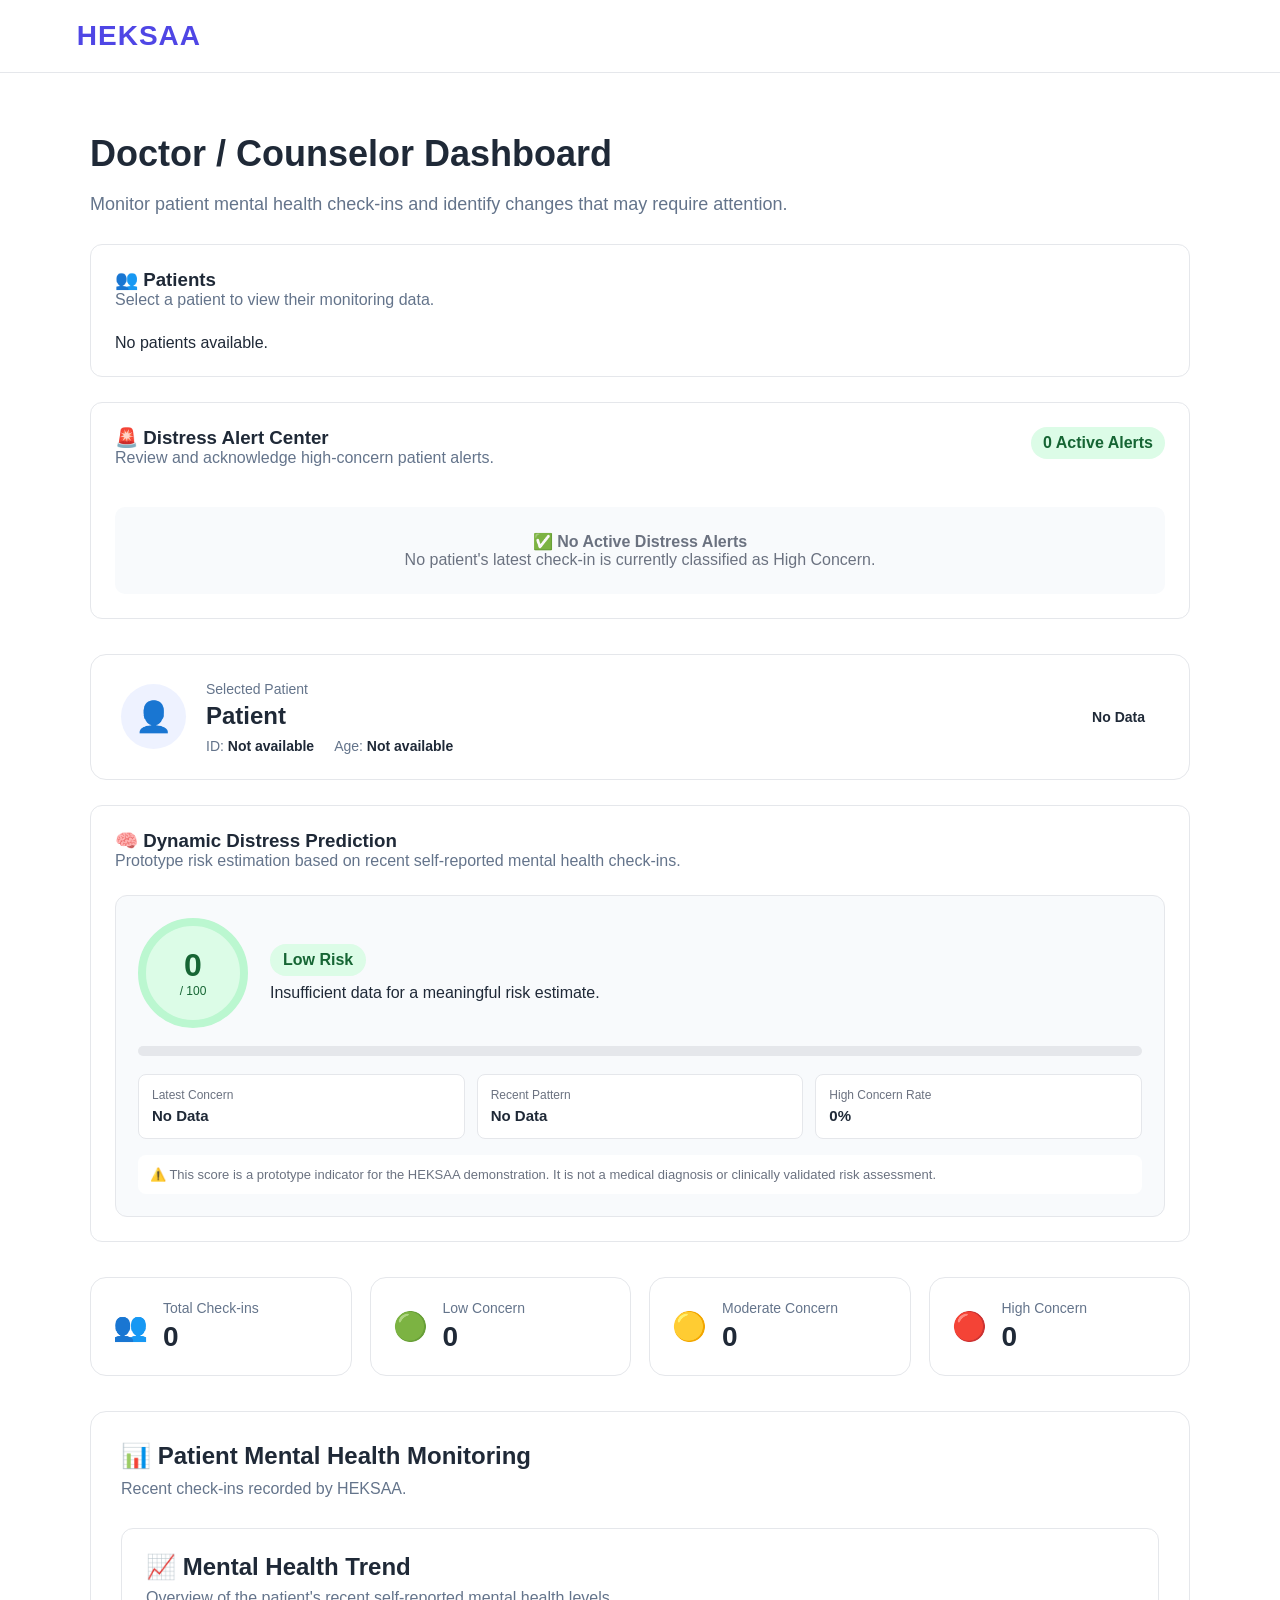
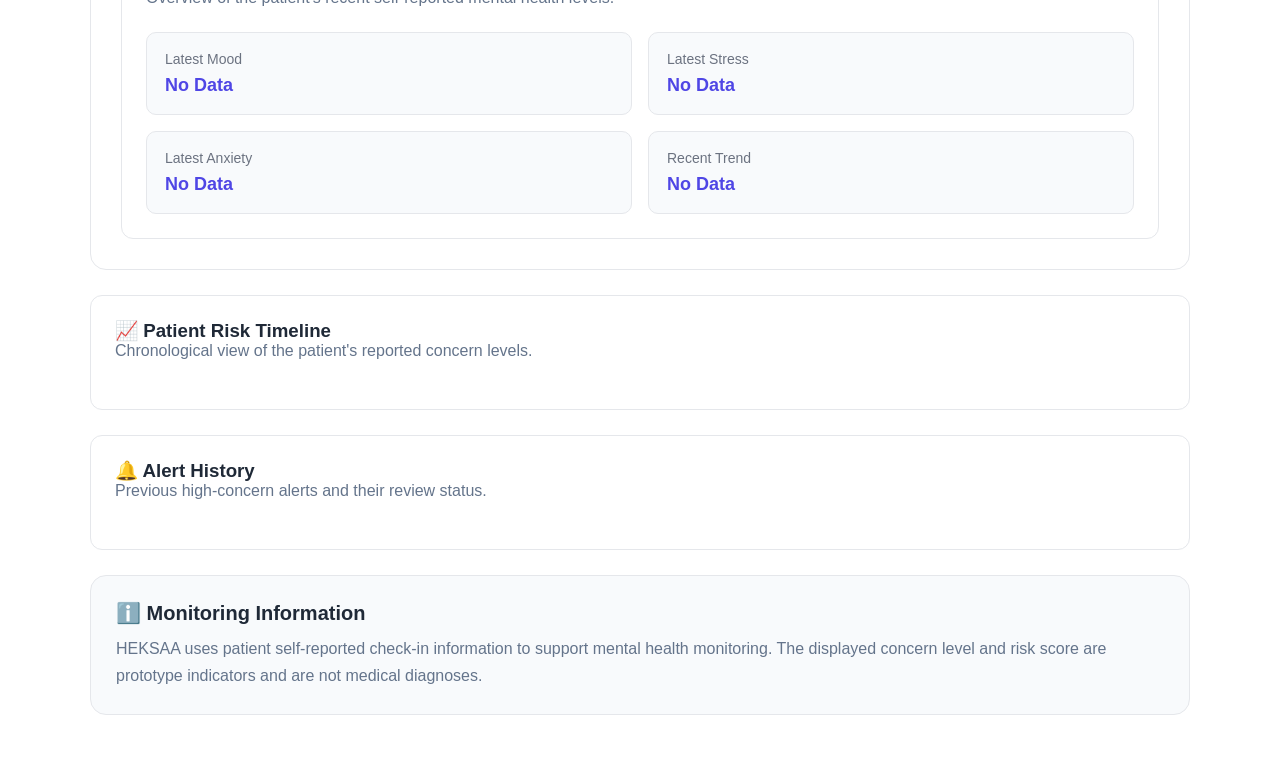
==== commit ae8b4607: "Refactor doctor dashboard layout and styles Refactor HTML structure and update styles for risk predi" ====
--- a/doctor-dashboard.html
+++ b/doctor-dashboard.html
@@ -6,7 +6,7 @@
 <meta charset="UTF-8">
 
 <meta name="viewport"
-      content="width=device-width, initial-scale=1.0">
+content="width=device-width, initial-scale=1.0">
 
 <title>Doctor Dashboard - HEKSAA</title>
 
@@ -20,6 +20,7 @@
 
 .patient-list-section,
 .distress-alert-center,
+.risk-prediction-section,
 .risk-timeline-section,
 .alert-history-section {
 
@@ -50,13 +51,6 @@
     border:1px solid #e5e7eb;
     border-radius:10px;
     cursor:pointer;
-    transition:.2s;
-
-}
-
-.patient-card:hover {
-
-    border-color:#4f46e5;
 
 }
 
@@ -90,7 +84,6 @@
 .patient-card-info strong {
 
     display:block;
-    color:#1f2937;
 
 }
 
@@ -135,7 +128,7 @@
 
 
 /* =========================
-   ALERT CENTER
+   DISTRESS ALERT
 ========================= */
 
 .alert-center-header {
@@ -153,9 +146,7 @@
     border-radius:20px;
     background:#dcfce7;
     color:#166534;
-    font-size:13px;
     font-weight:600;
-    white-space:nowrap;
 
 }
 
@@ -200,17 +191,10 @@
     justify-content:center;
     background:#fee2e2;
     border-radius:50%;
-    font-size:21px;
     flex-shrink:0;
 
 }
 
-.alert-item.acknowledged .alert-icon {
-
-    background:#e5e7eb;
-
-}
-
 .alert-details {
 
     flex:1;
@@ -220,15 +204,6 @@
 .alert-details strong {
 
     display:block;
-    color:#7f1d1d;
-    font-size:16px;
-
-}
-
-.alert-item.acknowledged
-.alert-details strong {
-
-    color:#374151;
 
 }
 
@@ -236,7 +211,6 @@
 
     display:block;
     margin-top:4px;
-    color:#991b1b;
     font-size:13px;
 
 }
@@ -255,7 +229,6 @@
     padding:4px 8px;
     border-radius:20px;
     font-size:11px !important;
-    font-weight:600;
 
 }
 
@@ -296,28 +269,26 @@
 .alert-view-button {
 
     background:#4f46e5;
-    color:#fff;
+    color:white;
 
 }
 
 .alert-details-button {
 
     background:#e5e7eb;
-    color:#374151;
 
 }
 
 .alert-acknowledge-button {
 
     background:#16a34a;
-    color:#fff;
+    color:white;
 
 }
 
 .alert-acknowledge-button:disabled {
 
     background:#9ca3af;
-    cursor:default;
 
 }
 
@@ -327,7 +298,7 @@
     margin-top:14px;
     margin-left:57px;
     padding:15px;
-    background:#fff;
+    background:white;
     border:1px solid #e5e7eb;
     border-radius:9px;
 
@@ -356,6 +327,139 @@
 }
 
 .alert-data-box span {
+
+    display:block;
+    color:#6b7280;
+    font-size:12px;
+
+}
+
+
+/* =========================
+   RISK PREDICTION
+========================= */
+
+.risk-prediction-card {
+
+    margin-top:20px;
+    padding:22px;
+    background:#f8fafc;
+    border:1px solid #e5e7eb;
+    border-radius:12px;
+
+}
+
+.risk-score-row {
+
+    display:flex;
+    align-items:center;
+    gap:22px;
+
+}
+
+.risk-score-circle {
+
+    width:110px;
+    height:110px;
+    border-radius:50%;
+    display:flex;
+    flex-direction:column;
+    align-items:center;
+    justify-content:center;
+    background:#dcfce7;
+    color:#166534;
+    border:8px solid #bbf7d0;
+    flex-shrink:0;
+
+}
+
+.risk-score-circle strong {
+
+    font-size:32px;
+
+}
+
+.risk-score-circle span {
+
+    font-size:12px;
+
+}
+
+.risk-score-info {
+
+    flex:1;
+
+}
+
+.risk-level {
+
+    display:inline-block;
+    padding:7px 13px;
+    border-radius:20px;
+    font-weight:600;
+    margin-bottom:8px;
+
+}
+
+.risk-low {
+
+    background:#dcfce7;
+    color:#166534;
+
+}
+
+.risk-moderate {
+
+    background:#fef3c7;
+    color:#92400e;
+
+}
+
+.risk-high {
+
+    background:#fee2e2;
+    color:#991b1b;
+
+}
+
+.risk-meter {
+
+    height:10px;
+    margin-top:18px;
+    background:#e5e7eb;
+    border-radius:20px;
+    overflow:hidden;
+
+}
+
+.risk-meter-fill {
+
+    height:100%;
+    width:0%;
+    border-radius:20px;
+    transition:.4s;
+
+}
+
+.risk-factor-grid {
+
+    display:grid;
+    grid-template-columns:repeat(3,1fr);
+    gap:12px;
+    margin-top:18px;
+
+}
+
+.risk-factor {
+
+    padding:13px;
+    background:white;
+    border:1px solid #e5e7eb;
+    border-radius:8px;
+
+}
+
+.risk-factor span {
 
     display:block;
     color:#6b7280;
@@ -364,21 +468,31 @@
 
 }
 
-.alert-data-box strong {
-
-    color:#1f2937;
+.risk-factor strong {
+
+    font-size:15px;
+
+}
+
+.risk-note {
+
+    margin-top:16px;
+    padding:12px;
+    background:#fff;
+    border-radius:8px;
+    color:#6b7280;
+    font-size:13px;
 
 }
 
 
 /* =========================
-   RISK TIMELINE
+   TIMELINE
 ========================= */
 
 .risk-timeline {
 
     margin-top:20px;
-    position:relative;
 
 }
 
@@ -388,12 +502,6 @@
     gap:15px;
     position:relative;
     padding-bottom:22px;
-
-}
-
-.timeline-item:last-child {
-
-    padding-bottom:0;
 
 }
 
@@ -408,13 +516,6 @@
 
 }
 
-.timeline-item:last-child
-.timeline-line {
-
-    display:none;
-
-}
-
 .timeline-dot {
 
     width:24px;
@@ -423,7 +524,6 @@
     align-items:center;
     justify-content:center;
     border-radius:50%;
-    font-size:12px;
     z-index:1;
     flex-shrink:0;
 
@@ -452,8 +552,8 @@
     flex:1;
     padding:12px 15px;
     background:#f8fafc;
+    border:1px solid #e5e7eb;
     border-radius:9px;
-    border:1px solid #e5e7eb;
 
 }
 
@@ -467,10 +567,10 @@
 
 .timeline-status {
 
+    padding:5px 9px;
+    border-radius:20px;
     font-size:12px;
     font-weight:600;
-    padding:5px 9px;
-    border-radius:20px;
 
 }
 
@@ -514,7 +614,7 @@
 .timeline-data div {
 
     padding:9px;
-    background:#fff;
+    background:white;
     border-radius:7px;
 
 }
@@ -524,14 +624,6 @@
     display:block;
     color:#6b7280;
     font-size:11px;
-
-}
-
-.timeline-data strong {
-
-    display:block;
-    margin-top:3px;
-    font-size:13px;
 
 }
 
@@ -554,13 +646,6 @@
 
     display:flex;
     justify-content:space-between;
-    gap:10px;
-
-}
-
-.history-alert-header strong {
-
-    color:#1f2937;
 
 }
 
@@ -575,7 +660,7 @@
 .history-alert-data {
 
     display:flex;
-    gap:10px;
+    gap:8px;
     margin-top:10px;
     flex-wrap:wrap;
 
@@ -584,7 +669,7 @@
 .history-alert-data span {
 
     padding:5px 8px;
-    background:#fff;
+    background:white;
     border-radius:6px;
     font-size:12px;
 
@@ -614,12 +699,30 @@
 
     }
 
-    .alert-center-header {
+    .risk-score-row {
+
+        align-items:flex-start;
+
+    }
+
+    .risk-factor-grid {
+
+        grid-template-columns:1fr;
+
+    }
+
+    .timeline-header {
 
         flex-direction:column;
 
     }
 
+    .timeline-data {
+
+        grid-template-columns:1fr;
+
+    }
+
     .alert-actions {
 
         padding-left:0;
@@ -633,18 +736,6 @@
     }
 
     .alert-data-grid {
-
-        grid-template-columns:1fr;
-
-    }
-
-    .timeline-header {
-
-        flex-direction:column;
-
-    }
-
-    .timeline-data {
 
         grid-template-columns:1fr;
 
@@ -681,7 +772,7 @@
 </p>
 
 
-<!-- PATIENT LIST -->
+<!-- PATIENTS -->
 
 <div class="patient-list-section">
 
@@ -694,7 +785,7 @@
 </p>
 
 <div id="patient-list"
-     class="patient-list">
+class="patient-list">
 
 Loading patients...
 
@@ -722,7 +813,7 @@
 </div>
 
 <div id="active-alert-count"
-     class="active-alert-count">
+class="active-alert-count">
 
 0 Active Alerts
 
@@ -730,10 +821,7 @@
 
 </div>
 
-
-<div id="distress-alert-list">
-
-</div>
+<div id="distress-alert-list"></div>
 
 </div>
 
@@ -774,9 +862,8 @@
 
 </div>
 
-
 <div id="doctor-latest-status"
-     class="doctor-status">
+class="doctor-status">
 
 No Data
 
@@ -785,11 +872,11 @@
 </div>
 
 
-<!-- SELECTED PATIENT ALERT -->
+<!-- ATTENTION -->
 
 <div id="distress-alert"
-     class="distress-alert"
-     style="display:none;">
+class="distress-alert"
+style="display:none;">
 
 <h3>⚠️ Attention Required</h3>
 
@@ -805,6 +892,130 @@
 </div>
 
 
+<!-- =========================
+     DYNAMIC RISK PREDICTION
+========================= -->
+
+<div class="risk-prediction-section">
+
+<h3>🧠 Dynamic Distress Prediction</h3>
+
+<p class="section-description">
+
+Prototype risk estimation based on recent
+self-reported mental health check-ins.
+
+</p>
+
+
+<div class="risk-prediction-card">
+
+<div class="risk-score-row">
+
+
+<div id="risk-score-circle"
+class="risk-score-circle">
+
+<strong id="risk-score">
+0
+</strong>
+
+<span>/ 100</span>
+
+</div>
+
+
+<div class="risk-score-info">
+
+<div id="risk-level"
+class="risk-level risk-low">
+
+Low Risk
+
+</div>
+
+<p id="risk-description">
+
+Insufficient data for a meaningful
+risk estimate.
+
+</p>
+
+</div>
+
+
+</div>
+
+
+<div class="risk-meter">
+
+<div id="risk-meter-fill"
+class="risk-meter-fill">
+
+</div>
+
+</div>
+
+
+<div class="risk-factor-grid">
+
+
+<div class="risk-factor">
+
+<span>
+Latest Concern
+</span>
+
+<strong id="risk-latest">
+No Data
+</strong>
+
+</div>
+
+
+<div class="risk-factor">
+
+<span>
+Recent Pattern
+</span>
+
+<strong id="risk-pattern">
+No Data
+</strong>
+
+</div>
+
+
+<div class="risk-factor">
+
+<span>
+High Concern Rate
+</span>
+
+<strong id="risk-high-rate">
+0%
+</strong>
+
+</div>
+
+
+</div>
+
+
+<div class="risk-note">
+
+⚠️ This score is a prototype indicator
+for the HEKSAA demonstration. It is not
+a medical diagnosis or clinically validated
+risk assessment.
+
+</div>
+
+</div>
+
+</div>
+
+
 <!-- SUMMARY -->
 
 <div class="doctor-summary">
@@ -871,7 +1082,7 @@
 </div>
 
 
-<!-- CHECK-IN HISTORY -->
+<!-- MONITORING -->
 
 <div class="patient-monitoring">
 
@@ -948,7 +1159,7 @@
 </div>
 
 
-<!-- RISK TIMELINE -->
+<!-- TIMELINE -->
 
 <div class="risk-timeline-section">
 
@@ -962,7 +1173,7 @@
 </p>
 
 <div id="risk-timeline"
-     class="risk-timeline">
+class="risk-timeline">
 
 </div>
 
@@ -982,9 +1193,7 @@
 
 </p>
 
-<div id="alert-history">
-
-</div>
+<div id="alert-history"></div>
 
 </div>
 
@@ -1000,8 +1209,8 @@
 HEKSAA uses patient self-reported
 check-in information to support
 mental health monitoring. The displayed
-concern level is a prototype indicator
-and is not a medical diagnosis.
+concern level and risk score are prototype
+indicators and are not medical diagnoses.
 
 </p>
 
@@ -1013,7 +1222,7 @@
 </main>
 
 
-<script src="doctor.js?v=8"></script>
+<script src="doctor.js?v=9"></script>
 
 </body>
 
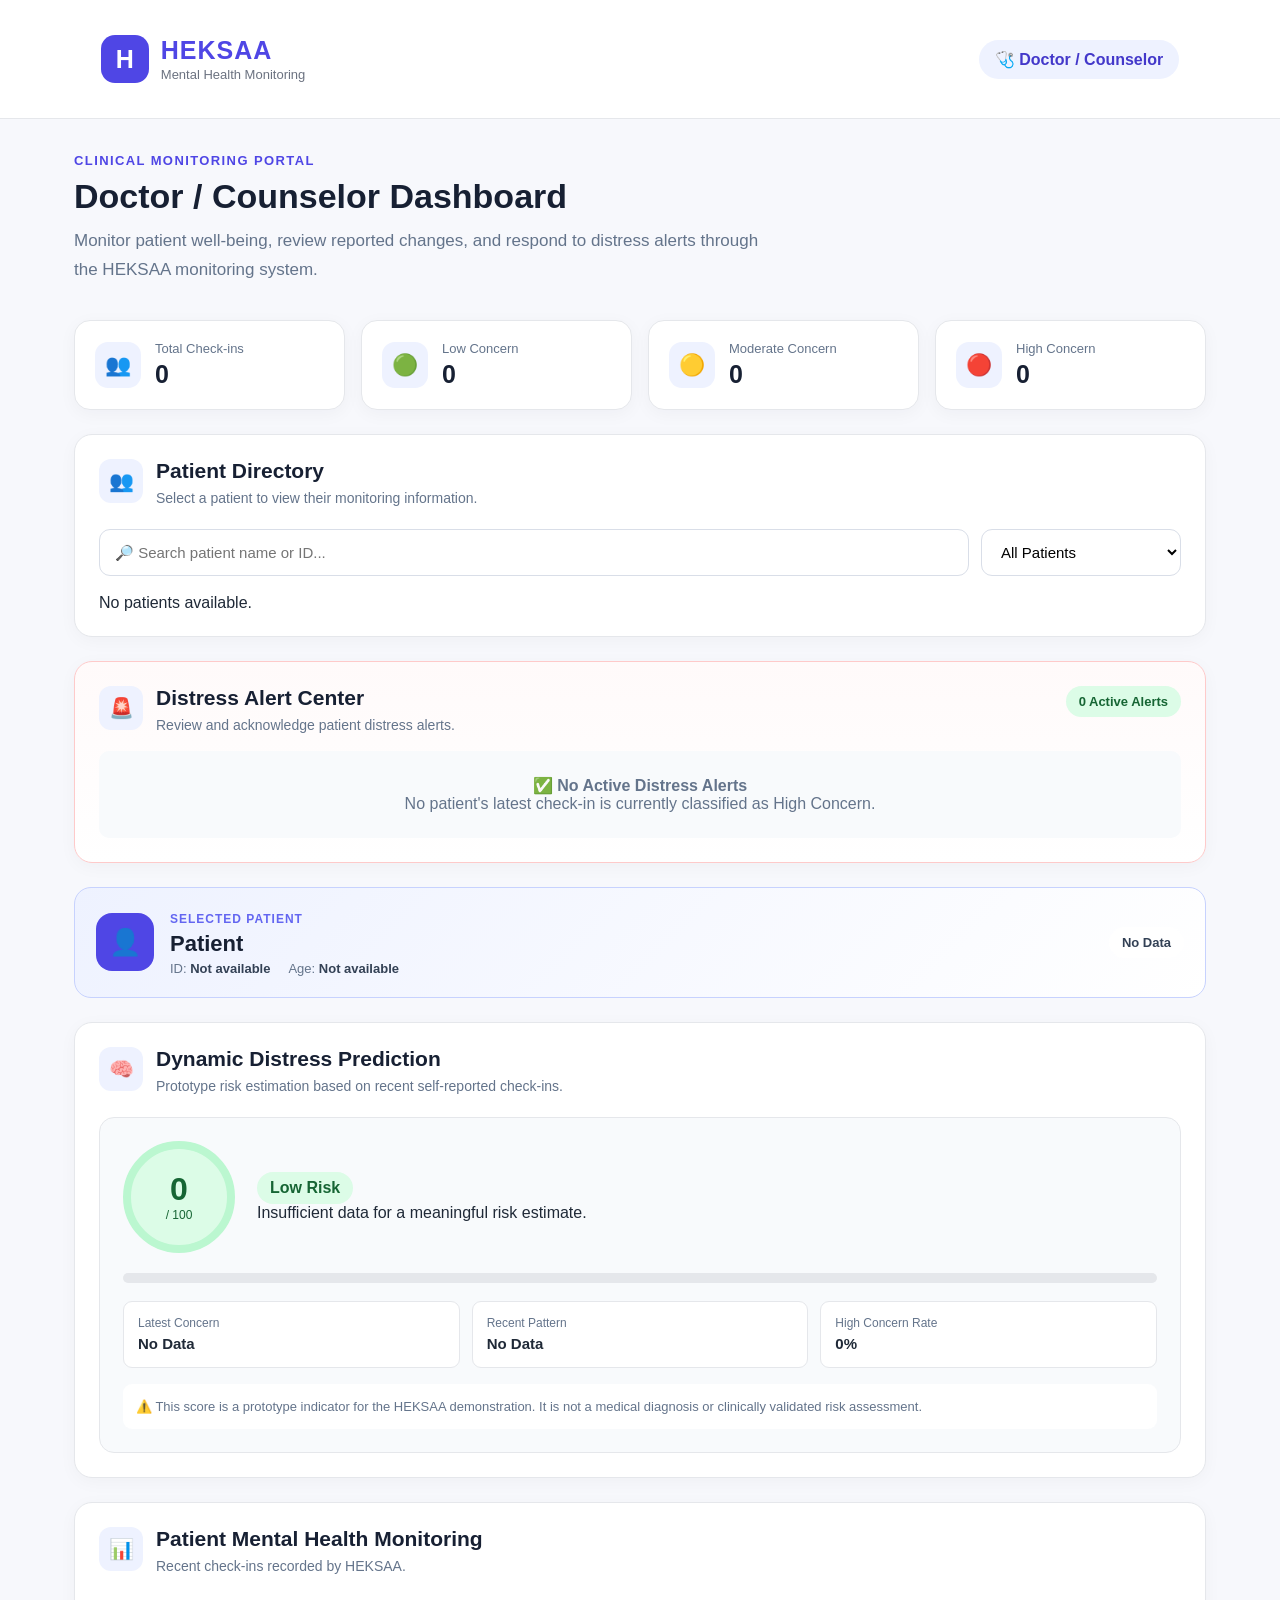
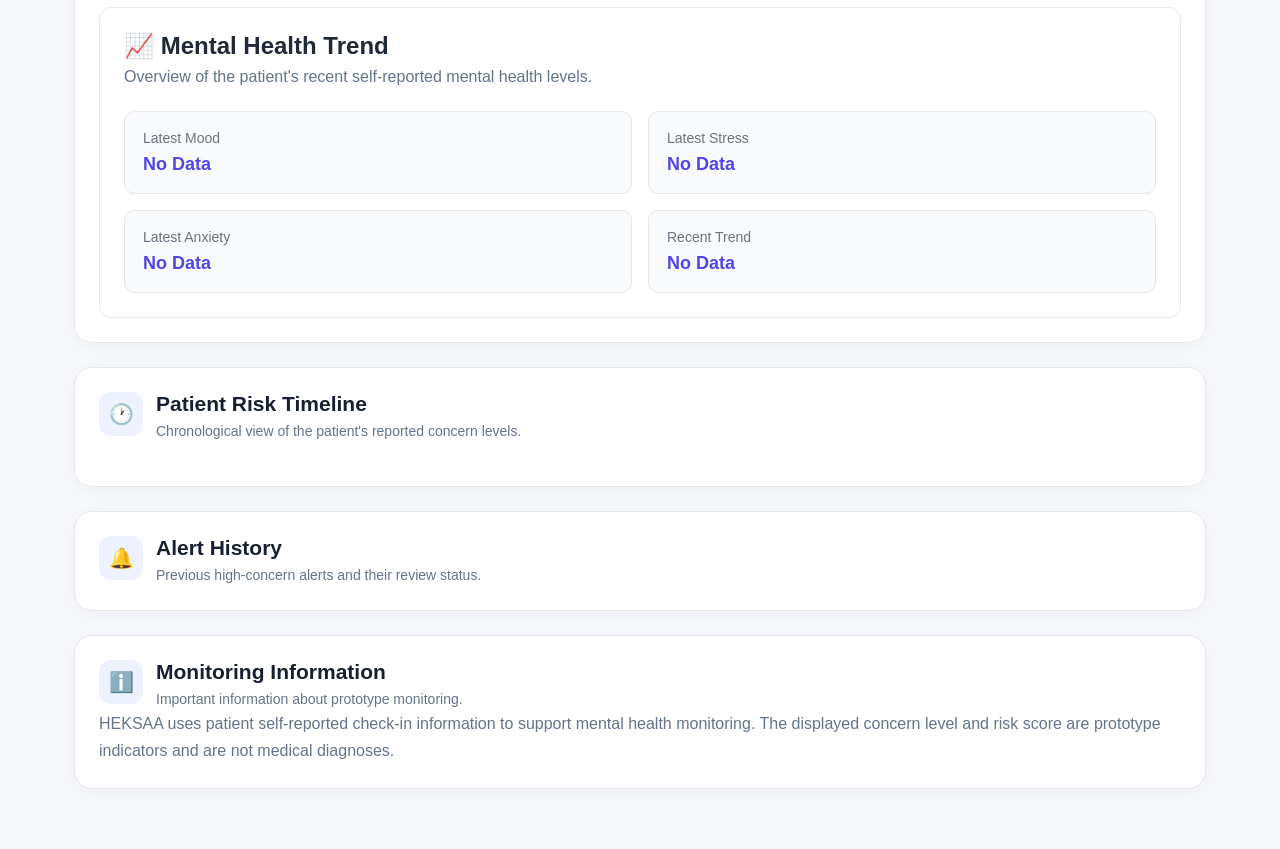
==== commit 577d9bd4: "Update print statement from 'Hello' to 'Goodbye'" ====
--- a/doctor-dashboard.html
+++ b/doctor-dashboard.html
@@ -3,1226 +3,2252 @@
 
 <head>
 
-<meta charset="UTF-8">
-
-<meta name="viewport"
-content="width=device-width, initial-scale=1.0">
-
-<title>Doctor Dashboard - HEKSAA</title>
-
-<link rel="stylesheet" href="style.css">
-
-<style>
-
-/* =========================
-   PATIENT LIST
-========================= */
-
-.patient-list-section,
-.distress-alert-center,
-.risk-prediction-section,
-.risk-timeline-section,
-.alert-history-section {
-
-    margin-top:25px;
-    padding:24px;
-    background:#fff;
-    border:1px solid #e5e7eb;
-    border-radius:12px;
-
-}
-
-.patient-list {
-
-    display:grid;
-    grid-template-columns:repeat(2,1fr);
-    gap:14px;
-    margin-top:18px;
-
-}
-
-.patient-card {
-
-    display:flex;
-    align-items:center;
-    gap:14px;
-    padding:16px;
-    background:#f8fafc;
-    border:1px solid #e5e7eb;
-    border-radius:10px;
-    cursor:pointer;
-
-}
-
-.patient-card.active {
-
-    border:2px solid #4f46e5;
-    background:#eef2ff;
-
-}
-
-.patient-list-avatar {
-
-    width:44px;
-    height:44px;
-    display:flex;
-    align-items:center;
-    justify-content:center;
-    background:#e0e7ff;
-    border-radius:50%;
-    font-size:22px;
-    flex-shrink:0;
-
-}
-
-.patient-card-info {
-
-    flex:1;
-
-}
-
-.patient-card-info strong {
-
-    display:block;
-
-}
-
-.patient-card-info span {
-
-    display:block;
-    margin-top:4px;
-    color:#6b7280;
-    font-size:13px;
-
-}
-
-.patient-card-status {
-
-    padding:6px 10px;
-    border-radius:20px;
-    font-size:12px;
-    white-space:nowrap;
-
-}
-
-.patient-card-status.status-low {
-
-    background:#dcfce7;
-    color:#166534;
-
-}
-
-.patient-card-status.status-moderate {
-
-    background:#fef3c7;
-    color:#92400e;
-
-}
-
-.patient-card-status.status-high {
-
-    background:#fee2e2;
-    color:#991b1b;
-
-}
-
-
-/* =========================
-   DISTRESS ALERT
-========================= */
-
-.alert-center-header {
-
-    display:flex;
-    justify-content:space-between;
-    gap:15px;
-
-}
-
-.active-alert-count {
-
-    padding:7px 12px;
-    height:fit-content;
-    border-radius:20px;
-    background:#dcfce7;
-    color:#166534;
-    font-weight:600;
-
-}
-
-.active-alert-count.has-alerts {
-
-    background:#fee2e2;
-    color:#991b1b;
-
-}
-
-.alert-item {
-
-    margin-top:15px;
-    padding:16px;
-    background:#fef2f2;
-    border:1px solid #fecaca;
-    border-radius:10px;
-
-}
-
-.alert-item.acknowledged {
-
-    background:#f8fafc;
-    border-color:#d1d5db;
-
-}
-
-.alert-main {
-
-    display:flex;
-    gap:15px;
-    align-items:center;
-
-}
-
-.alert-icon {
-
-    width:42px;
-    height:42px;
-    display:flex;
-    align-items:center;
-    justify-content:center;
-    background:#fee2e2;
-    border-radius:50%;
-    flex-shrink:0;
-
-}
-
-.alert-details {
-
-    flex:1;
-
-}
-
-.alert-details strong {
-
-    display:block;
-
-}
-
-.alert-details span {
-
-    display:block;
-    margin-top:4px;
-    font-size:13px;
-
-}
-
-.alert-time {
-
-    color:#6b7280 !important;
-    font-size:12px !important;
-
-}
-
-.alert-status {
-
-    display:inline-block !important;
-    width:fit-content;
-    padding:4px 8px;
-    border-radius:20px;
-    font-size:11px !important;
-
-}
-
-.alert-status.pending {
-
-    background:#fee2e2;
-    color:#991b1b;
-
-}
-
-.alert-status.reviewed {
-
-    background:#dcfce7;
-    color:#166534;
-
-}
-
-.alert-actions {
-
-    display:flex;
-    gap:8px;
-    margin-top:14px;
-    padding-left:57px;
-    flex-wrap:wrap;
-
-}
-
-.alert-actions button {
-
-    border:0;
-    padding:9px 13px;
-    border-radius:7px;
-    font-weight:600;
-    cursor:pointer;
-
-}
-
-.alert-view-button {
-
-    background:#4f46e5;
-    color:white;
-
-}
-
-.alert-details-button {
-
-    background:#e5e7eb;
-
-}
-
-.alert-acknowledge-button {
-
-    background:#16a34a;
-    color:white;
-
-}
-
-.alert-acknowledge-button:disabled {
-
-    background:#9ca3af;
-
-}
-
-.alert-details-panel {
-
-    display:none;
-    margin-top:14px;
-    margin-left:57px;
-    padding:15px;
-    background:white;
-    border:1px solid #e5e7eb;
-    border-radius:9px;
-
-}
-
-.alert-details-panel.show {
-
-    display:block;
-
-}
-
-.alert-data-grid {
-
-    display:grid;
-    grid-template-columns:repeat(3,1fr);
-    gap:10px;
-
-}
-
-.alert-data-box {
-
-    padding:11px;
-    background:#f8fafc;
-    border-radius:8px;
-
-}
-
-.alert-data-box span {
-
-    display:block;
-    color:#6b7280;
-    font-size:12px;
-
-}
-
-
-/* =========================
-   RISK PREDICTION
-========================= */
-
-.risk-prediction-card {
-
-    margin-top:20px;
-    padding:22px;
-    background:#f8fafc;
-    border:1px solid #e5e7eb;
-    border-radius:12px;
-
-}
-
-.risk-score-row {
-
-    display:flex;
-    align-items:center;
-    gap:22px;
-
-}
-
-.risk-score-circle {
-
-    width:110px;
-    height:110px;
-    border-radius:50%;
-    display:flex;
-    flex-direction:column;
-    align-items:center;
-    justify-content:center;
-    background:#dcfce7;
-    color:#166534;
-    border:8px solid #bbf7d0;
-    flex-shrink:0;
-
-}
-
-.risk-score-circle strong {
-
-    font-size:32px;
-
-}
-
-.risk-score-circle span {
-
-    font-size:12px;
-
-}
-
-.risk-score-info {
-
-    flex:1;
-
-}
-
-.risk-level {
-
-    display:inline-block;
-    padding:7px 13px;
-    border-radius:20px;
-    font-weight:600;
-    margin-bottom:8px;
-
-}
-
-.risk-low {
-
-    background:#dcfce7;
-    color:#166534;
-
-}
-
-.risk-moderate {
-
-    background:#fef3c7;
-    color:#92400e;
-
-}
-
-.risk-high {
-
-    background:#fee2e2;
-    color:#991b1b;
-
-}
-
-.risk-meter {
-
-    height:10px;
-    margin-top:18px;
-    background:#e5e7eb;
-    border-radius:20px;
-    overflow:hidden;
-
-}
-
-.risk-meter-fill {
-
-    height:100%;
-    width:0%;
-    border-radius:20px;
-    transition:.4s;
-
-}
-
-.risk-factor-grid {
-
-    display:grid;
-    grid-template-columns:repeat(3,1fr);
-    gap:12px;
-    margin-top:18px;
-
-}
-
-.risk-factor {
-
-    padding:13px;
-    background:white;
-    border:1px solid #e5e7eb;
-    border-radius:8px;
-
-}
-
-.risk-factor span {
-
-    display:block;
-    color:#6b7280;
-    font-size:12px;
-    margin-bottom:5px;
-
-}
-
-.risk-factor strong {
-
-    font-size:15px;
-
-}
-
-.risk-note {
-
-    margin-top:16px;
-    padding:12px;
-    background:#fff;
-    border-radius:8px;
-    color:#6b7280;
-    font-size:13px;
-
-}
-
-
-/* =========================
-   TIMELINE
-========================= */
-
-.risk-timeline {
-
-    margin-top:20px;
-
-}
-
-.timeline-item {
-
-    display:flex;
-    gap:15px;
-    position:relative;
-    padding-bottom:22px;
-
-}
-
-.timeline-line {
-
-    position:absolute;
-    left:11px;
-    top:25px;
-    bottom:0;
-    width:2px;
-    background:#e5e7eb;
-
-}
-
-.timeline-dot {
-
-    width:24px;
-    height:24px;
-    display:flex;
-    align-items:center;
-    justify-content:center;
-    border-radius:50%;
-    z-index:1;
-    flex-shrink:0;
-
-}
-
-.timeline-dot.low {
-
-    background:#dcfce7;
-
-}
-
-.timeline-dot.moderate {
-
-    background:#fef3c7;
-
-}
-
-.timeline-dot.high {
-
-    background:#fee2e2;
-
-}
-
-.timeline-content {
-
-    flex:1;
-    padding:12px 15px;
-    background:#f8fafc;
-    border:1px solid #e5e7eb;
-    border-radius:9px;
-
-}
-
-.timeline-header {
-
-    display:flex;
-    justify-content:space-between;
-    gap:10px;
-
-}
-
-.timeline-status {
-
-    padding:5px 9px;
-    border-radius:20px;
-    font-size:12px;
-    font-weight:600;
-
-}
-
-.timeline-status.low {
-
-    background:#dcfce7;
-    color:#166534;
-
-}
-
-.timeline-status.moderate {
-
-    background:#fef3c7;
-    color:#92400e;
-
-}
-
-.timeline-status.high {
-
-    background:#fee2e2;
-    color:#991b1b;
-
-}
-
-.timeline-date {
-
-    color:#6b7280;
-    font-size:12px;
-
-}
-
-.timeline-data {
-
-    display:grid;
-    grid-template-columns:repeat(3,1fr);
-    gap:8px;
-    margin-top:12px;
-
-}
-
-.timeline-data div {
-
-    padding:9px;
-    background:white;
-    border-radius:7px;
-
-}
-
-.timeline-data span {
-
-    display:block;
-    color:#6b7280;
-    font-size:11px;
-
-}
-
-
-/* =========================
-   ALERT HISTORY
-========================= */
-
-.history-alert-item {
-
-    margin-top:12px;
-    padding:15px;
-    border:1px solid #e5e7eb;
-    background:#f8fafc;
-    border-radius:9px;
-
-}
-
-.history-alert-header {
-
-    display:flex;
-    justify-content:space-between;
-
-}
-
-.history-alert-meta {
-
-    color:#6b7280;
-    font-size:12px;
-    margin-top:5px;
-
-}
-
-.history-alert-data {
-
-    display:flex;
-    gap:8px;
-    margin-top:10px;
-    flex-wrap:wrap;
-
-}
-
-.history-alert-data span {
-
-    padding:5px 8px;
-    background:white;
-    border-radius:6px;
-    font-size:12px;
-
-}
-
-.history-empty {
-
-    margin-top:15px;
-    padding:25px;
-    text-align:center;
-    background:#f8fafc;
-    border-radius:10px;
-    color:#6b7280;
-
-}
-
-
-/* =========================
-   MOBILE
-========================= */
-
-@media(max-width:600px) {
-
-    .patient-list {
-
-        grid-template-columns:1fr;
-
-    }
-
-    .risk-score-row {
-
-        align-items:flex-start;
-
-    }
-
-    .risk-factor-grid {
-
-        grid-template-columns:1fr;
-
-    }
-
-    .timeline-header {
-
-        flex-direction:column;
-
-    }
-
-    .timeline-data {
-
-        grid-template-columns:1fr;
-
-    }
-
-    .alert-actions {
-
-        padding-left:0;
-
-    }
-
-    .alert-details-panel {
-
-        margin-left:0;
-
-    }
-
-    .alert-data-grid {
-
-        grid-template-columns:1fr;
-
-    }
-
-}
-
-</style>
+    <meta charset="UTF-8">
+
+    <meta
+        name="viewport"
+        content="width=device-width, initial-scale=1.0"
+    >
+
+    <title>Doctor Dashboard - HEKSAA</title>
+
+    <link rel="stylesheet" href="style.css">
+
+    <style>
+
+        /* =====================================================
+           DOCTOR DASHBOARD - PROFESSIONAL UI
+        ===================================================== */
+
+        .doctor-page {
+            background: #f7f8fc;
+            min-height: 100vh;
+        }
+
+
+        /* =====================================================
+           HEADER
+        ===================================================== */
+
+        .doctor-header {
+            background: #ffffff;
+            border-bottom: 1px solid #e5e7eb;
+            position: sticky;
+            top: 0;
+            z-index: 100;
+        }
+
+        .doctor-header-inner {
+            max-width: 1180px;
+            margin: auto;
+            padding: 15px 24px;
+
+            display: flex;
+            align-items: center;
+            justify-content: space-between;
+            gap: 20px;
+        }
+
+        .doctor-brand {
+            display: flex;
+            align-items: center;
+            gap: 12px;
+        }
+
+        .doctor-brand-icon {
+            width: 48px;
+            height: 48px;
+
+            display: flex;
+            align-items: center;
+            justify-content: center;
+
+            background: #4f46e5;
+            color: white;
+
+            border-radius: 14px;
+
+            font-size: 25px;
+            font-weight: 700;
+        }
+
+        .doctor-brand h1 {
+            margin: 0;
+
+            font-size: 25px;
+            color: #4f46e5;
+        }
+
+        .doctor-brand span {
+            display: block;
+            margin-top: 2px;
+
+            color: #6b7280;
+            font-size: 13px;
+        }
+
+        .doctor-role {
+            padding: 10px 16px;
+
+            border-radius: 30px;
+
+            background: #eef2ff;
+            color: #4338ca;
+
+            font-weight: 600;
+            white-space: nowrap;
+        }
+
+
+        /* =====================================================
+           MAIN CONTAINER
+        ===================================================== */
+
+        .doctor-main {
+            max-width: 1180px;
+            margin: auto;
+            padding: 32px 24px 60px;
+        }
+
+
+        /* =====================================================
+           PAGE INTRO
+        ===================================================== */
+
+        .doctor-hero {
+            margin-bottom: 28px;
+        }
+
+        .doctor-hero-label {
+            display: inline-block;
+
+            margin-bottom: 8px;
+
+            color: #4f46e5;
+            font-size: 13px;
+            font-weight: 700;
+
+            letter-spacing: 1.4px;
+        }
+
+        .doctor-hero h2 {
+            margin: 0;
+
+            font-size: 34px;
+            line-height: 1.2;
+
+            color: #172033;
+        }
+
+        .doctor-hero p {
+            max-width: 700px;
+
+            margin: 10px 0 0;
+
+            color: #64748b;
+
+            font-size: 17px;
+            line-height: 1.7;
+        }
+
+
+        /* =====================================================
+           QUICK SUMMARY
+        ===================================================== */
+
+        .doctor-summary {
+            display: grid;
+
+            grid-template-columns:
+                repeat(4, minmax(0, 1fr));
+
+            gap: 16px;
+
+            margin-bottom: 24px;
+        }
+
+        .summary-card {
+            display: flex;
+            align-items: center;
+            gap: 14px;
+
+            padding: 20px;
+
+            background: #ffffff;
+
+            border: 1px solid #e5e7eb;
+            border-radius: 16px;
+
+            box-shadow:
+                0 4px 18px rgba(15, 23, 42, 0.04);
+        }
+
+        .summary-icon {
+            width: 46px;
+            height: 46px;
+
+            display: flex;
+            align-items: center;
+            justify-content: center;
+
+            background: #eef2ff;
+
+            border-radius: 13px;
+
+            font-size: 21px;
+            flex-shrink: 0;
+        }
+
+        .summary-card p {
+            margin: 0 0 4px;
+
+            color: #64748b;
+            font-size: 13px;
+        }
+
+        .summary-card strong {
+            font-size: 25px;
+            color: #172033;
+        }
+
+
+        /* =====================================================
+           COMMON SECTION
+        ===================================================== */
+
+        .doctor-section {
+            margin-top: 24px;
+
+            padding: 24px;
+
+            background: #ffffff;
+
+            border: 1px solid #e5e7eb;
+            border-radius: 18px;
+
+            box-shadow:
+                0 4px 18px rgba(15, 23, 42, 0.035);
+        }
+
+        .doctor-section-header {
+            display: flex;
+            align-items: flex-start;
+            justify-content: space-between;
+
+            gap: 20px;
+
+            margin-bottom: 20px;
+        }
+
+        .doctor-section-title {
+            display: flex;
+            align-items: flex-start;
+            gap: 13px;
+        }
+
+        .doctor-section-icon {
+            width: 44px;
+            height: 44px;
+
+            display: flex;
+            align-items: center;
+            justify-content: center;
+
+            background: #eef2ff;
+
+            border-radius: 12px;
+
+            font-size: 20px;
+            flex-shrink: 0;
+        }
+
+        .doctor-section-title h3 {
+            margin: 0;
+
+            color: #172033;
+            font-size: 21px;
+        }
+
+        .doctor-section-title p {
+            margin: 5px 0 0;
+
+            color: #64748b;
+            font-size: 14px;
+            line-height: 1.5;
+        }
+
+
+        /* =====================================================
+           PATIENT DIRECTORY
+        ===================================================== */
+
+        .patient-directory-tools {
+            display: flex;
+
+            gap: 12px;
+
+            margin-bottom: 18px;
+        }
+
+        .patient-search {
+            flex: 1;
+
+            min-width: 0;
+
+            padding: 13px 15px;
+
+            border: 1px solid #d9dee8;
+            border-radius: 11px;
+
+            background: #ffffff;
+
+            font-size: 15px;
+
+            outline: none;
+        }
+
+        .patient-search:focus {
+            border-color: #4f46e5;
+
+            box-shadow:
+                0 0 0 3px rgba(79, 70, 229, 0.1);
+        }
+
+        .patient-filter {
+            min-width: 150px;
+
+            padding: 13px 15px;
+
+            border: 1px solid #d9dee8;
+            border-radius: 11px;
+
+            background: #ffffff;
+
+            font-size: 15px;
+
+            outline: none;
+        }
+
+        .patient-filter:focus {
+            border-color: #4f46e5;
+        }
+
+        .patient-list {
+            display: grid;
+
+            grid-template-columns:
+                repeat(2, minmax(0, 1fr));
+
+            gap: 14px;
+        }
+
+        .patient-card {
+            display: flex;
+            align-items: center;
+
+            gap: 14px;
+
+            padding: 17px;
+
+            background: #f8fafc;
+
+            border: 1px solid #e5e7eb;
+
+            border-radius: 14px;
+
+            cursor: pointer;
+
+            transition:
+                transform 0.18s ease,
+                border-color 0.18s ease,
+                box-shadow 0.18s ease;
+        }
+
+        .patient-card:hover {
+            transform: translateY(-2px);
+
+            border-color: #c7d2fe;
+
+            box-shadow:
+                0 7px 20px rgba(15, 23, 42, 0.07);
+        }
+
+        .patient-card.active {
+            background: #eef2ff;
+
+            border: 2px solid #4f46e5;
+
+            box-shadow:
+                0 5px 18px rgba(79, 70, 229, 0.12);
+        }
+
+        .patient-list-avatar {
+            width: 48px;
+            height: 48px;
+
+            display: flex;
+            align-items: center;
+            justify-content: center;
+
+            background: #e0e7ff;
+
+            border-radius: 50%;
+
+            font-size: 22px;
+
+            flex-shrink: 0;
+        }
+
+        .patient-card-info {
+            flex: 1;
+            min-width: 0;
+        }
+
+        .patient-card-info strong {
+            display: block;
+
+            color: #172033;
+
+            font-size: 16px;
+        }
+
+        .patient-card-info span {
+            display: block;
+
+            margin-top: 4px;
+
+            color: #64748b;
+
+            font-size: 13px;
+        }
+
+        .patient-card-status {
+            padding: 6px 10px;
+
+            border-radius: 20px;
+
+            font-size: 12px;
+            font-weight: 600;
+
+            white-space: nowrap;
+        }
+
+        .patient-card-status.status-low {
+            background: #dcfce7;
+            color: #166534;
+        }
+
+        .patient-card-status.status-moderate {
+            background: #fef3c7;
+            color: #92400e;
+        }
+
+        .patient-card-status.status-high {
+            background: #fee2e2;
+            color: #991b1b;
+        }
+
+
+        /* =====================================================
+           ALERT CENTER
+        ===================================================== */
+
+        .distress-alert-center {
+            border-color: #fecaca;
+
+            background:
+                linear-gradient(
+                    180deg,
+                    #fffafa 0%,
+                    #ffffff 100%
+                );
+        }
+
+        .alert-center-header {
+            display: flex;
+            justify-content: space-between;
+
+            gap: 15px;
+        }
+
+        .active-alert-count {
+            height: fit-content;
+
+            padding: 8px 13px;
+
+            border-radius: 30px;
+
+            background: #dcfce7;
+            color: #166534;
+
+            font-size: 13px;
+            font-weight: 700;
+
+            white-space: nowrap;
+        }
+
+        .active-alert-count.has-alerts {
+            background: #fee2e2;
+            color: #991b1b;
+        }
+
+        .alert-item {
+            margin-top: 15px;
+
+            padding: 17px;
+
+            background: #fff5f5;
+
+            border: 1px solid #fecaca;
+
+            border-radius: 13px;
+        }
+
+        .alert-item.acknowledged {
+            background: #f8fafc;
+
+            border-color: #d1d5db;
+        }
+
+        .alert-main {
+            display: flex;
+            align-items: center;
+
+            gap: 14px;
+        }
+
+        .alert-icon {
+            width: 44px;
+            height: 44px;
+
+            display: flex;
+            align-items: center;
+            justify-content: center;
+
+            background: #fee2e2;
+
+            border-radius: 50%;
+
+            flex-shrink: 0;
+        }
+
+        .alert-details {
+            flex: 1;
+            min-width: 0;
+        }
+
+        .alert-details strong {
+            display: block;
+
+            color: #172033;
+        }
+
+        .alert-details span {
+            display: block;
+
+            margin-top: 4px;
+
+            font-size: 13px;
+        }
+
+        .alert-time {
+            color: #64748b !important;
+            font-size: 12px !important;
+        }
+
+        .alert-status {
+            display: inline-block !important;
+
+            width: fit-content;
+
+            padding: 5px 9px;
+
+            border-radius: 20px;
+
+            font-size: 11px !important;
+            font-weight: 600;
+        }
+
+        .alert-status.pending {
+            background: #fee2e2;
+            color: #991b1b;
+        }
+
+        .alert-status.reviewed {
+            background: #dcfce7;
+            color: #166534;
+        }
+
+        .alert-actions {
+            display: flex;
+            flex-wrap: wrap;
+
+            gap: 8px;
+
+            margin-top: 14px;
+            padding-left: 58px;
+        }
+
+        .alert-actions button {
+            border: 0;
+
+            padding: 9px 13px;
+
+            border-radius: 8px;
+
+            font-weight: 600;
+
+            cursor: pointer;
+        }
+
+        .alert-view-button {
+            background: #4f46e5;
+            color: white;
+        }
+
+        .alert-details-button {
+            background: #e5e7eb;
+            color: #1f2937;
+        }
+
+        .alert-acknowledge-button {
+            background: #16a34a;
+            color: white;
+        }
+
+        .alert-acknowledge-button:disabled {
+            background: #9ca3af;
+        }
+
+        .alert-details-panel {
+            display: none;
+
+            margin-top: 14px;
+            margin-left: 58px;
+
+            padding: 15px;
+
+            background: white;
+
+            border: 1px solid #e5e7eb;
+
+            border-radius: 10px;
+        }
+
+        .alert-details-panel.show {
+            display: block;
+        }
+
+        .alert-data-grid {
+            display: grid;
+
+            grid-template-columns:
+                repeat(3, 1fr);
+
+            gap: 10px;
+        }
+
+        .alert-data-box {
+            padding: 11px;
+
+            background: #f8fafc;
+
+            border-radius: 8px;
+        }
+
+        .alert-data-box span {
+            display: block;
+
+            color: #64748b;
+
+            font-size: 12px;
+        }
+
+
+        /* =====================================================
+           SELECTED PATIENT
+        ===================================================== */
+
+        .patient-profile-overview {
+            display: flex;
+            align-items: center;
+
+            gap: 16px;
+
+            margin-top: 24px;
+
+            padding: 21px;
+
+            background:
+                linear-gradient(
+                    135deg,
+                    #eef2ff,
+                    #ffffff
+                );
+
+            border: 1px solid #c7d2fe;
+
+            border-radius: 17px;
+        }
+
+        .patient-avatar {
+            width: 58px;
+            height: 58px;
+
+            display: flex;
+            align-items: center;
+            justify-content: center;
+
+            background: #4f46e5;
+            color: white;
+
+            border-radius: 16px;
+
+            font-size: 26px;
+
+            flex-shrink: 0;
+        }
+
+        .patient-profile-info {
+            flex: 1;
+        }
+
+        .profile-label {
+            color: #6366f1;
+
+            font-size: 12px;
+            font-weight: 700;
+
+            text-transform: uppercase;
+            letter-spacing: 1px;
+        }
+
+        .patient-profile-info h3 {
+            margin: 4px 0;
+
+            color: #172033;
+
+            font-size: 22px;
+        }
+
+        .patient-details {
+            display: flex;
+            gap: 18px;
+
+            color: #64748b;
+
+            font-size: 13px;
+        }
+
+        .patient-details strong {
+            color: #334155;
+        }
+
+        .doctor-status {
+            padding: 8px 13px;
+
+            background: #ffffff;
+
+            border-radius: 30px;
+
+            color: #334155;
+
+            font-size: 13px;
+            font-weight: 700;
+
+            white-space: nowrap;
+        }
+
+
+        /* =====================================================
+           ATTENTION
+        ===================================================== */
+
+        .distress-alert {
+            margin-top: 20px;
+
+            padding: 19px;
+
+            background: #fff5f5;
+
+            border: 1px solid #fecaca;
+
+            border-radius: 14px;
+        }
+
+        .distress-alert h3 {
+            margin: 0 0 7px;
+
+            color: #991b1b;
+        }
+
+        .distress-alert p {
+            margin: 0;
+
+            color: #7f1d1d;
+
+            line-height: 1.6;
+        }
+
+
+        /* =====================================================
+           RISK PREDICTION
+        ===================================================== */
+
+        .risk-prediction-card {
+            margin-top: 20px;
+
+            padding: 23px;
+
+            background: #f8fafc;
+
+            border: 1px solid #e5e7eb;
+
+            border-radius: 15px;
+        }
+
+        .risk-score-row {
+            display: flex;
+            align-items: center;
+
+            gap: 22px;
+        }
+
+        .risk-score-circle {
+            width: 112px;
+            height: 112px;
+
+            display: flex;
+            flex-direction: column;
+
+            align-items: center;
+            justify-content: center;
+
+            background: #dcfce7;
+
+            color: #166534;
+
+            border: 8px solid #bbf7d0;
+
+            border-radius: 50%;
+
+            flex-shrink: 0;
+        }
+
+        .risk-score-circle strong {
+            font-size: 32px;
+        }
+
+        .risk-score-circle span {
+            font-size: 12px;
+        }
+
+        .risk-score-info {
+            flex: 1;
+        }
+
+        .risk-level {
+            display: inline-block;
+
+            padding: 7px 13px;
+
+            border-radius: 20px;
+
+            font-weight: 700;
+        }
+
+        .risk-low {
+            background: #dcfce7;
+            color: #166534;
+        }
+
+        .risk-moderate {
+            background: #fef3c7;
+            color: #92400e;
+        }
+
+        .risk-high {
+            background: #fee2e2;
+            color: #991b1b;
+        }
+
+        .risk-meter {
+            height: 10px;
+
+            margin-top: 20px;
+
+            background: #e5e7eb;
+
+            border-radius: 20px;
+
+            overflow: hidden;
+        }
+
+        .risk-meter-fill {
+            height: 100%;
+            width: 0%;
+
+            border-radius: 20px;
+
+            transition: .4s;
+        }
+
+        .risk-factor-grid {
+            display: grid;
+
+            grid-template-columns:
+                repeat(3, 1fr);
+
+            gap: 12px;
+
+            margin-top: 18px;
+        }
+
+        .risk-factor {
+            padding: 14px;
+
+            background: white;
+
+            border: 1px solid #e5e7eb;
+
+            border-radius: 9px;
+        }
+
+        .risk-factor span {
+            display: block;
+
+            margin-bottom: 5px;
+
+            color: #64748b;
+
+            font-size: 12px;
+        }
+
+        .risk-factor strong {
+            font-size: 15px;
+        }
+
+        .risk-note {
+            margin-top: 16px;
+
+            padding: 13px;
+
+            background: white;
+
+            border-radius: 9px;
+
+            color: #64748b;
+
+            font-size: 13px;
+
+            line-height: 1.5;
+        }
+
+
+        /* =====================================================
+           TIMELINE
+        ===================================================== */
+
+        .risk-timeline {
+            margin-top: 20px;
+        }
+
+        .timeline-item {
+            display: flex;
+
+            gap: 15px;
+
+            position: relative;
+
+            padding-bottom: 22px;
+        }
+
+        .timeline-line {
+            position: absolute;
+
+            left: 11px;
+            top: 25px;
+            bottom: 0;
+
+            width: 2px;
+
+            background: #e5e7eb;
+        }
+
+        .timeline-dot {
+            width: 24px;
+            height: 24px;
+
+            display: flex;
+            align-items: center;
+            justify-content: center;
+
+            border-radius: 50%;
+
+            z-index: 1;
+
+            flex-shrink: 0;
+        }
+
+        .timeline-dot.low {
+            background: #dcfce7;
+        }
+
+        .timeline-dot.moderate {
+            background: #fef3c7;
+        }
+
+        .timeline-dot.high {
+            background: #fee2e2;
+        }
+
+        .timeline-content {
+            flex: 1;
+
+            padding: 14px 16px;
+
+            background: #f8fafc;
+
+            border: 1px solid #e5e7eb;
+
+            border-radius: 10px;
+        }
+
+        .timeline-header {
+            display: flex;
+
+            justify-content: space-between;
+
+            gap: 10px;
+        }
+
+        .timeline-status {
+            padding: 5px 9px;
+
+            border-radius: 20px;
+
+            font-size: 12px;
+            font-weight: 600;
+        }
+
+        .timeline-status.low {
+            background: #dcfce7;
+            color: #166534;
+        }
+
+        .timeline-status.moderate {
+            background: #fef3c7;
+            color: #92400e;
+        }
+
+        .timeline-status.high {
+            background: #fee2e2;
+            color: #991b1b;
+        }
+
+        .timeline-date {
+            color: #64748b;
+            font-size: 12px;
+        }
+
+        .timeline-data {
+            display: grid;
+
+            grid-template-columns:
+                repeat(3, 1fr);
+
+            gap: 8px;
+
+            margin-top: 12px;
+        }
+
+        .timeline-data div {
+            padding: 9px;
+
+            background: white;
+
+            border-radius: 7px;
+        }
+
+        .timeline-data span {
+            display: block;
+
+            color: #64748b;
+
+            font-size: 11px;
+        }
+
+
+        /* =====================================================
+           HISTORY
+        ===================================================== */
+
+        .history-alert-item {
+            margin-top: 12px;
+
+            padding: 15px;
+
+            border: 1px solid #e5e7eb;
+
+            background: #f8fafc;
+
+            border-radius: 10px;
+        }
+
+        .history-alert-header {
+            display: flex;
+            justify-content: space-between;
+
+            gap: 10px;
+        }
+
+        .history-alert-meta {
+            margin-top: 5px;
+
+            color: #64748b;
+
+            font-size: 12px;
+        }
+
+        .history-alert-data {
+            display: flex;
+            flex-wrap: wrap;
+
+            gap: 8px;
+
+            margin-top: 10px;
+        }
+
+        .history-alert-data span {
+            padding: 5px 8px;
+
+            background: white;
+
+            border-radius: 6px;
+
+            font-size: 12px;
+        }
+
+        .history-empty {
+            margin-top: 15px;
+
+            padding: 25px;
+
+            text-align: center;
+
+            background: #f8fafc;
+
+            border-radius: 10px;
+
+            color: #64748b;
+        }
+
+
+        /* =====================================================
+           MOBILE
+        ===================================================== */
+
+        @media (max-width: 800px) {
+
+            .doctor-summary {
+                grid-template-columns:
+                    repeat(2, 1fr);
+            }
+
+            .patient-list {
+                grid-template-columns: 1fr;
+            }
+
+            .risk-factor-grid {
+                grid-template-columns: 1fr;
+            }
+
+            .alert-data-grid {
+                grid-template-columns: 1fr;
+            }
+
+        }
+
+
+        @media (max-width: 600px) {
+
+            .doctor-header-inner {
+                padding: 12px 16px;
+            }
+
+            .doctor-brand-icon {
+                width: 42px;
+                height: 42px;
+
+                border-radius: 12px;
+            }
+
+            .doctor-brand h1 {
+                font-size: 21px;
+            }
+
+            .doctor-brand span {
+                font-size: 11px;
+            }
+
+            .doctor-role {
+                padding: 8px 11px;
+
+                font-size: 12px;
+            }
+
+            .doctor-main {
+                padding: 24px 14px 45px;
+            }
+
+            .doctor-hero h2 {
+                font-size: 28px;
+            }
+
+            .doctor-hero p {
+                font-size: 15px;
+            }
+
+            .doctor-summary {
+                grid-template-columns: 1fr 1fr;
+
+                gap: 10px;
+            }
+
+            .summary-card {
+                padding: 14px;
+
+                gap: 10px;
+            }
+
+            .summary-icon {
+                width: 38px;
+                height: 38px;
+            }
+
+            .summary-card strong {
+                font-size: 21px;
+            }
+
+            .doctor-section {
+                padding: 18px;
+
+                border-radius: 15px;
+            }
+
+            .doctor-section-header {
+                flex-direction: column;
+            }
+
+            .patient-directory-tools {
+                flex-direction: column;
+            }
+
+            .patient-filter {
+                width: 100%;
+            }
+
+            .patient-profile-overview {
+                align-items: flex-start;
+
+                padding: 17px;
+            }
+
+            .patient-profile-info h3 {
+                font-size: 19px;
+            }
+
+            .patient-details {
+                flex-direction: column;
+
+                gap: 3px;
+            }
+
+            .doctor-status {
+                display: none;
+            }
+
+            .risk-score-row {
+                align-items: flex-start;
+            }
+
+            .risk-score-circle {
+                width: 90px;
+                height: 90px;
+
+                border-width: 6px;
+            }
+
+            .risk-score-circle strong {
+                font-size: 25px;
+            }
+
+            .timeline-header {
+                flex-direction: column;
+            }
+
+            .timeline-data {
+                grid-template-columns: 1fr;
+            }
+
+            .alert-actions {
+                padding-left: 0;
+            }
+
+            .alert-details-panel {
+                margin-left: 0;
+            }
+
+            .alert-center-header {
+                align-items: flex-start;
+                flex-direction: column;
+            }
+
+        }
+
+    </style>
 
 </head>
 
 
-<body>
-
-<header>
-
-<h1>HEKSAA</h1>
-
-</header>
-
-
-<main>
-
-<section class="doctor-dashboard">
-
-
-<h2>Doctor / Counselor Dashboard</h2>
-
-<p class="dashboard-subtitle">
-
-Monitor patient mental health check-ins
-and identify changes that may require attention.
-
-</p>
-
-
-<!-- PATIENTS -->
-
-<div class="patient-list-section">
-
-<h3>👥 Patients</h3>
-
-<p class="section-description">
-
-Select a patient to view their monitoring data.
-
-</p>
-
-<div id="patient-list"
-class="patient-list">
-
-Loading patients...
-
-</div>
-
-</div>
-
-
-<!-- ALERT CENTER -->
-
-<div class="distress-alert-center">
-
-<div class="alert-center-header">
-
-<div>
-
-<h3>🚨 Distress Alert Center</h3>
-
-<p class="section-description">
-
-Review and acknowledge high-concern patient alerts.
-
-</p>
-
-</div>
-
-<div id="active-alert-count"
-class="active-alert-count">
-
-0 Active Alerts
-
-</div>
-
-</div>
-
-<div id="distress-alert-list"></div>
-
-</div>
-
-
-<!-- SELECTED PATIENT -->
-
-<div class="patient-profile-overview">
-
-<div class="patient-avatar">👤</div>
-
-<div class="patient-profile-info">
-
-<span class="profile-label">
-Selected Patient
-</span>
-
-<h3 id="doctor-patient-name">
-Patient
-</h3>
-
-<div class="patient-details">
-
-<span>
-ID:
-<strong id="doctor-patient-id">
-Not available
-</strong>
-</span>
-
-<span>
-Age:
-<strong id="doctor-patient-age">
-Not available
-</strong>
-</span>
-
-</div>
-
-</div>
-
-<div id="doctor-latest-status"
-class="doctor-status">
-
-No Data
-
-</div>
-
-</div>
-
-
-<!-- ATTENTION -->
-
-<div id="distress-alert"
-class="distress-alert"
-style="display:none;">
-
-<h3>⚠️ Attention Required</h3>
-
-<p>
-
-The latest check-in for this patient
-has been classified as
-<strong>High Concern</strong>
-by the HEKSAA prototype monitoring system.
-
-</p>
-
-</div>
-
-
-<!-- =========================
-     DYNAMIC RISK PREDICTION
-========================= -->
-
-<div class="risk-prediction-section">
-
-<h3>🧠 Dynamic Distress Prediction</h3>
-
-<p class="section-description">
-
-Prototype risk estimation based on recent
-self-reported mental health check-ins.
-
-</p>
-
-
-<div class="risk-prediction-card">
-
-<div class="risk-score-row">
-
-
-<div id="risk-score-circle"
-class="risk-score-circle">
-
-<strong id="risk-score">
-0
-</strong>
-
-<span>/ 100</span>
-
-</div>
-
-
-<div class="risk-score-info">
-
-<div id="risk-level"
-class="risk-level risk-low">
-
-Low Risk
-
-</div>
-
-<p id="risk-description">
-
-Insufficient data for a meaningful
-risk estimate.
-
-</p>
-
-</div>
-
-
-</div>
-
-
-<div class="risk-meter">
-
-<div id="risk-meter-fill"
-class="risk-meter-fill">
-
-</div>
-
-</div>
-
-
-<div class="risk-factor-grid">
-
-
-<div class="risk-factor">
-
-<span>
-Latest Concern
-</span>
-
-<strong id="risk-latest">
-No Data
-</strong>
-
-</div>
-
-
-<div class="risk-factor">
-
-<span>
-Recent Pattern
-</span>
-
-<strong id="risk-pattern">
-No Data
-</strong>
-
-</div>
-
-
-<div class="risk-factor">
-
-<span>
-High Concern Rate
-</span>
-
-<strong id="risk-high-rate">
-0%
-</strong>
-
-</div>
-
-
-</div>
-
-
-<div class="risk-note">
-
-⚠️ This score is a prototype indicator
-for the HEKSAA demonstration. It is not
-a medical diagnosis or clinically validated
-risk assessment.
-
-</div>
-
-</div>
-
-</div>
-
-
-<!-- SUMMARY -->
-
-<div class="doctor-summary">
-
-<div class="summary-card">
-
-<span class="summary-icon">👥</span>
-
-<div>
-
-<p>Total Check-ins</p>
-
-<strong id="total-checkins">0</strong>
-
-</div>
-
-</div>
-
-
-<div class="summary-card">
-
-<span class="summary-icon">🟢</span>
-
-<div>
-
-<p>Low Concern</p>
-
-<strong id="low-count">0</strong>
-
-</div>
-
-</div>
-
-
-<div class="summary-card">
-
-<span class="summary-icon">🟡</span>
-
-<div>
-
-<p>Moderate Concern</p>
-
-<strong id="moderate-count">0</strong>
-
-</div>
-
-</div>
-
-
-<div class="summary-card">
-
-<span class="summary-icon">🔴</span>
-
-<div>
-
-<p>High Concern</p>
-
-<strong id="high-count">0</strong>
-
-</div>
-
-</div>
-
-</div>
-
-
-<!-- MONITORING -->
-
-<div class="patient-monitoring">
-
-<h3>📊 Patient Mental Health Monitoring</h3>
-
-<p class="section-description">
-
-Recent check-ins recorded by HEKSAA.
-
-</p>
-
-<div id="doctor-history"></div>
-
-
-<!-- TREND -->
-
-<div class="health-trend">
-
-<h3>📈 Mental Health Trend</h3>
-
-<p class="section-description">
-
-Overview of the patient's recent
-self-reported mental health levels.
-
-</p>
-
-<div class="trend-grid">
-
-<div class="trend-card">
-
-<span>Latest Mood</span>
-
-<strong id="trend-mood">
-No Data
-</strong>
-
-</div>
-
-<div class="trend-card">
-
-<span>Latest Stress</span>
-
-<strong id="trend-stress">
-No Data
-</strong>
-
-</div>
-
-<div class="trend-card">
-
-<span>Latest Anxiety</span>
-
-<strong id="trend-anxiety">
-No Data
-</strong>
-
-</div>
-
-<div class="trend-card">
-
-<span>Recent Trend</span>
-
-<strong id="trend-direction">
-No Data
-</strong>
-
-</div>
-
-</div>
-
-</div>
-
-</div>
-
-
-<!-- TIMELINE -->
-
-<div class="risk-timeline-section">
-
-<h3>📈 Patient Risk Timeline</h3>
-
-<p class="section-description">
-
-Chronological view of the patient's
-reported concern levels.
-
-</p>
-
-<div id="risk-timeline"
-class="risk-timeline">
-
-</div>
-
-</div>
-
-
-<!-- ALERT HISTORY -->
-
-<div class="alert-history-section">
-
-<h3>🔔 Alert History</h3>
-
-<p class="section-description">
-
-Previous high-concern alerts and their
-review status.
-
-</p>
-
-<div id="alert-history"></div>
-
-</div>
-
-
-<!-- INFORMATION -->
-
-<div class="doctor-info">
-
-<h3>ℹ️ Monitoring Information</h3>
-
-<p>
-
-HEKSAA uses patient self-reported
-check-in information to support
-mental health monitoring. The displayed
-concern level and risk score are prototype
-indicators and are not medical diagnoses.
-
-</p>
-
-</div>
-
-
-</section>
-
-</main>
-
-
-<script src="doctor.js?v=9"></script>
+<body class="doctor-page">
+
+
+    <!-- =====================================================
+         HEADER
+    ====================================================== -->
+
+    <header class="doctor-header">
+
+        <div class="doctor-header-inner">
+
+            <div class="doctor-brand">
+
+                <div class="doctor-brand-icon">
+                    H
+                </div>
+
+                <div>
+
+                    <h1>
+                        HEKSAA
+                    </h1>
+
+                    <span>
+                        Mental Health Monitoring
+                    </span>
+
+                </div>
+
+            </div>
+
+
+            <div class="doctor-role">
+                🩺 Doctor / Counselor
+            </div>
+
+        </div>
+
+    </header>
+
+
+
+    <main class="doctor-main">
+
+
+        <!-- =================================================
+             HERO
+        ================================================== -->
+
+        <section class="doctor-hero">
+
+            <span class="doctor-hero-label">
+                CLINICAL MONITORING PORTAL
+            </span>
+
+            <h2>
+                Doctor / Counselor Dashboard
+            </h2>
+
+            <p>
+                Monitor patient well-being, review
+                reported changes, and respond to
+                distress alerts through the HEKSAA
+                monitoring system.
+            </p>
+
+        </section>
+
+
+
+        <!-- =================================================
+             SUMMARY
+        ================================================== -->
+
+        <div class="doctor-summary">
+
+            <div class="summary-card">
+
+                <span class="summary-icon">
+                    👥
+                </span>
+
+                <div>
+
+                    <p>
+                        Total Check-ins
+                    </p>
+
+                    <strong id="total-checkins">
+                        0
+                    </strong>
+
+                </div>
+
+            </div>
+
+
+            <div class="summary-card">
+
+                <span class="summary-icon">
+                    🟢
+                </span>
+
+                <div>
+
+                    <p>
+                        Low Concern
+                    </p>
+
+                    <strong id="low-count">
+                        0
+                    </strong>
+
+                </div>
+
+            </div>
+
+
+            <div class="summary-card">
+
+                <span class="summary-icon">
+                    🟡
+                </span>
+
+                <div>
+
+                    <p>
+                        Moderate Concern
+                    </p>
+
+                    <strong id="moderate-count">
+                        0
+                    </strong>
+
+                </div>
+
+            </div>
+
+
+            <div class="summary-card">
+
+                <span class="summary-icon">
+                    🔴
+                </span>
+
+                <div>
+
+                    <p>
+                        High Concern
+                    </p>
+
+                    <strong id="high-count">
+                        0
+                    </strong>
+
+                </div>
+
+            </div>
+
+        </div>
+
+
+
+        <!-- =================================================
+             PATIENT DIRECTORY
+        ================================================== -->
+
+        <section class="doctor-section patient-list-section">
+
+            <div class="doctor-section-header">
+
+                <div class="doctor-section-title">
+
+                    <div class="doctor-section-icon">
+                        👥
+                    </div>
+
+                    <div>
+
+                        <h3>
+                            Patient Directory
+                        </h3>
+
+                        <p>
+                            Select a patient to view their
+                            monitoring information.
+                        </p>
+
+                    </div>
+
+                </div>
+
+            </div>
+
+
+            <!-- Search/filter UI -->
+
+            <div class="patient-directory-tools">
+
+                <input
+                    type="search"
+                    id="patient-search"
+                    class="patient-search"
+                    placeholder="🔎 Search patient name or ID..."
+                >
+
+
+                <select
+                    id="patient-filter"
+                    class="patient-filter"
+                >
+
+                    <option value="all">
+                        All Patients
+                    </option>
+
+                    <option value="low">
+                        🟢 Low Concern
+                    </option>
+
+                    <option value="moderate">
+                        🟡 Moderate Concern
+                    </option>
+
+                    <option value="high">
+                        🔴 High Concern
+                    </option>
+
+                </select>
+
+            </div>
+
+
+            <div
+                id="patient-list"
+                class="patient-list"
+            >
+
+                Loading patients...
+
+            </div>
+
+        </section>
+
+
+
+        <!-- =================================================
+             DISTRESS ALERT CENTER
+        ================================================== -->
+
+        <section class="doctor-section distress-alert-center">
+
+            <div class="alert-center-header">
+
+                <div class="doctor-section-title">
+
+                    <div class="doctor-section-icon">
+                        🚨
+                    </div>
+
+                    <div>
+
+                        <h3>
+                            Distress Alert Center
+                        </h3>
+
+                        <p>
+                            Review and acknowledge patient
+                            distress alerts.
+                        </p>
+
+                    </div>
+
+                </div>
+
+
+                <div
+                    id="active-alert-count"
+                    class="active-alert-count"
+                >
+                    0 Active Alerts
+                </div>
+
+            </div>
+
+
+            <div id="distress-alert-list"></div>
+
+        </section>
+
+
+
+        <!-- =================================================
+             SELECTED PATIENT
+        ================================================== -->
+
+        <div class="patient-profile-overview">
+
+            <div class="patient-avatar">
+                👤
+            </div>
+
+
+            <div class="patient-profile-info">
+
+                <span class="profile-label">
+                    Selected Patient
+                </span>
+
+                <h3 id="doctor-patient-name">
+                    Patient
+                </h3>
+
+
+                <div class="patient-details">
+
+                    <span>
+                        ID:
+                        <strong id="doctor-patient-id">
+                            Not available
+                        </strong>
+                    </span>
+
+                    <span>
+                        Age:
+                        <strong id="doctor-patient-age">
+                            Not available
+                        </strong>
+                    </span>
+
+                </div>
+
+            </div>
+
+
+            <div
+                id="doctor-latest-status"
+                class="doctor-status"
+            >
+                No Data
+            </div>
+
+        </div>
+
+
+
+        <!-- =================================================
+             ATTENTION REQUIRED
+        ================================================== -->
+
+        <div
+            id="distress-alert"
+            class="distress-alert"
+            style="display:none;"
+        >
+
+            <h3>
+                ⚠️ Attention Required
+            </h3>
+
+            <p>
+                The latest check-in for this patient
+                has been classified as
+                <strong>High Concern</strong>
+                by the HEKSAA prototype monitoring
+                system.
+            </p>
+
+        </div>
+
+
+
+        <!-- =================================================
+             DYNAMIC RISK PREDICTION
+        ================================================== -->
+
+        <section class="doctor-section risk-prediction-section">
+
+            <div class="doctor-section-title">
+
+                <div class="doctor-section-icon">
+                    🧠
+                </div>
+
+                <div>
+
+                    <h3>
+                        Dynamic Distress Prediction
+                    </h3>
+
+                    <p>
+                        Prototype risk estimation based
+                        on recent self-reported check-ins.
+                    </p>
+
+                </div>
+
+            </div>
+
+
+            <div class="risk-prediction-card">
+
+                <div class="risk-score-row">
+
+                    <div
+                        id="risk-score-circle"
+                        class="risk-score-circle"
+                    >
+
+                        <strong id="risk-score">
+                            0
+                        </strong>
+
+                        <span>
+                            / 100
+                        </span>
+
+                    </div>
+
+
+                    <div class="risk-score-info">
+
+                        <div
+                            id="risk-level"
+                            class="risk-level risk-low"
+                        >
+                            Low Risk
+                        </div>
+
+
+                        <p id="risk-description">
+                            Insufficient data for a
+                            meaningful risk estimate.
+                        </p>
+
+                    </div>
+
+                </div>
+
+
+                <div class="risk-meter">
+
+                    <div
+                        id="risk-meter-fill"
+                        class="risk-meter-fill"
+                    ></div>
+
+                </div>
+
+
+                <div class="risk-factor-grid">
+
+                    <div class="risk-factor">
+
+                        <span>
+                            Latest Concern
+                        </span>
+
+                        <strong id="risk-latest">
+                            No Data
+                        </strong>
+
+                    </div>
+
+
+                    <div class="risk-factor">
+
+                        <span>
+                            Recent Pattern
+                        </span>
+
+                        <strong id="risk-pattern">
+                            No Data
+                        </strong>
+
+                    </div>
+
+
+                    <div class="risk-factor">
+
+                        <span>
+                            High Concern Rate
+                        </span>
+
+                        <strong id="risk-high-rate">
+                            0%
+                        </strong>
+
+                    </div>
+
+                </div>
+
+
+                <div class="risk-note">
+
+                    ⚠️ This score is a prototype
+                    indicator for the HEKSAA demonstration.
+                    It is not a medical diagnosis or clinically
+                    validated risk assessment.
+
+                </div>
+
+            </div>
+
+        </section>
+
+
+
+        <!-- =================================================
+             PATIENT MONITORING
+        ================================================== -->
+
+        <section class="doctor-section patient-monitoring">
+
+            <div class="doctor-section-title">
+
+                <div class="doctor-section-icon">
+                    📊
+                </div>
+
+                <div>
+
+                    <h3>
+                        Patient Mental Health Monitoring
+                    </h3>
+
+                    <p>
+                        Recent check-ins recorded by HEKSAA.
+                    </p>
+
+                </div>
+
+            </div>
+
+
+            <div id="doctor-history"></div>
+
+
+
+            <!-- =============================================
+                 TREND
+            ============================================== -->
+
+            <div class="health-trend">
+
+                <h3>
+                    📈 Mental Health Trend
+                </h3>
+
+                <p class="section-description">
+                    Overview of the patient's recent
+                    self-reported mental health levels.
+                </p>
+
+
+                <div class="trend-grid">
+
+                    <div class="trend-card">
+
+                        <span>
+                            Latest Mood
+                        </span>
+
+                        <strong id="trend-mood">
+                            No Data
+                        </strong>
+
+                    </div>
+
+
+                    <div class="trend-card">
+
+                        <span>
+                            Latest Stress
+                        </span>
+
+                        <strong id="trend-stress">
+                            No Data
+                        </strong>
+
+                    </div>
+
+
+                    <div class="trend-card">
+
+                        <span>
+                            Latest Anxiety
+                        </span>
+
+                        <strong id="trend-anxiety">
+                            No Data
+                        </strong>
+
+                    </div>
+
+
+                    <div class="trend-card">
+
+                        <span>
+                            Recent Trend
+                        </span>
+
+                        <strong id="trend-direction">
+                            No Data
+                        </strong>
+
+                    </div>
+
+                </div>
+
+            </div>
+
+        </section>
+
+
+
+        <!-- =================================================
+             RISK TIMELINE
+        ================================================== -->
+
+        <section class="doctor-section risk-timeline-section">
+
+            <div class="doctor-section-title">
+
+                <div class="doctor-section-icon">
+                    🕐
+                </div>
+
+                <div>
+
+                    <h3>
+                        Patient Risk Timeline
+                    </h3>
+
+                    <p>
+                        Chronological view of the patient's
+                        reported concern levels.
+                    </p>
+
+                </div>
+
+            </div>
+
+
+            <div
+                id="risk-timeline"
+                class="risk-timeline"
+            ></div>
+
+        </section>
+
+
+
+        <!-- =================================================
+             ALERT HISTORY
+        ================================================== -->
+
+        <section class="doctor-section alert-history-section">
+
+            <div class="doctor-section-title">
+
+                <div class="doctor-section-icon">
+                    🔔
+                </div>
+
+                <div>
+
+                    <h3>
+                        Alert History
+                    </h3>
+
+                    <p>
+                        Previous high-concern alerts and
+                        their review status.
+                    </p>
+
+                </div>
+
+            </div>
+
+
+            <div id="alert-history"></div>
+
+        </section>
+
+
+
+        <!-- =================================================
+             INFORMATION
+        ================================================== -->
+
+        <section class="doctor-section doctor-info">
+
+            <div class="doctor-section-title">
+
+                <div class="doctor-section-icon">
+                    ℹ️
+                </div>
+
+                <div>
+
+                    <h3>
+                        Monitoring Information
+                    </h3>
+
+                    <p>
+                        Important information about
+                        prototype monitoring.
+                    </p>
+
+                </div>
+
+            </div>
+
+
+            <p>
+                HEKSAA uses patient self-reported
+                check-in information to support
+                mental health monitoring. The displayed
+                concern level and risk score are prototype
+                indicators and are not medical diagnoses.
+            </p>
+
+        </section>
+
+
+    </main>
+
+
+
+    <!-- =====================================================
+         SCRIPTS
+    ====================================================== -->
+
+    <script src="doctor.js?v=9"></script>
+
+    <script src="distress.js?v=3"></script>
+
+    <script src="alert-notification.js?v=1"></script>
+
+
+    <!-- =====================================================
+         PATIENT SEARCH + FILTER
+    ====================================================== -->
+
+    <script>
+
+        document.addEventListener(
+            "DOMContentLoaded",
+            function () {
+
+                const search =
+                    document.getElementById(
+                        "patient-search"
+                    );
+
+                const filter =
+                    document.getElementById(
+                        "patient-filter"
+                    );
+
+
+
+                function filterPatients() {
+
+                    const searchValue =
+                        search.value
+                            .toLowerCase()
+                            .trim();
+
+                    const filterValue =
+                        filter.value;
+
+
+                    const cards =
+                        document.querySelectorAll(
+                            "#patient-list .patient-card"
+                        );
+
+
+                    cards.forEach(
+                        function (card) {
+
+                            const text =
+                                card.textContent
+                                    .toLowerCase();
+
+
+                            let matchesSearch =
+                                text.includes(
+                                    searchValue
+                                );
+
+
+                            let matchesFilter =
+                                true;
+
+
+                            if (
+                                filterValue !==
+                                "all"
+                            ) {
+
+                                const status =
+                                    card.querySelector(
+                                        ".patient-card-status"
+                                    );
+
+
+                                if (!status) {
+
+                                    matchesFilter =
+                                        false;
+
+                                } else {
+
+                                    const statusText =
+                                        status.textContent
+                                            .toLowerCase();
+
+
+                                    if (
+                                        filterValue ===
+                                        "low"
+                                    ) {
+
+                                        matchesFilter =
+                                            statusText.includes(
+                                                "low"
+                                            );
+
+                                    }
+
+
+                                    if (
+                                        filterValue ===
+                                        "moderate"
+                                    ) {
+
+                                        matchesFilter =
+                                            statusText.includes(
+                                                "moderate"
+                                            );
+
+                                    }
+
+
+                                    if (
+                                        filterValue ===
+                                        "high"
+                                    ) {
+
+                                        matchesFilter =
+                                            statusText.includes(
+                                                "high"
+                                            );
+
+                                    }
+
+                                }
+
+                            }
+
+
+                            card.style.display =
+                                (
+                                    matchesSearch &&
+                                    matchesFilter
+                                )
+                                    ? ""
+                                    : "none";
+
+                        }
+                    );
+
+                }
+
+
+
+                if (search) {
+
+                    search.addEventListener(
+                        "input",
+                        filterPatients
+                    );
+
+                }
+
+
+                if (filter) {
+
+                    filter.addEventListener(
+                        "change",
+                        filterPatients
+                    );
+
+                }
+
+
+                /*
+                   doctor.js dynamically creates
+                   the patient cards, so re-run the
+                   filter after they appear.
+                */
+
+                const observer =
+                    new MutationObserver(
+                        function () {
+
+                            filterPatients();
+
+                        }
+                    );
+
+
+                const patientList =
+                    document.getElementById(
+                        "patient-list"
+                    );
+
+
+                if (patientList) {
+
+                    observer.observe(
+                        patientList,
+                        {
+                            childList: true,
+                            subtree: true
+                        }
+                    );
+
+                }
+
+            }
+        );
+
+    </script>
+
 
 </body>
 
--- a/style.css
+++ b/style.css
@@ -12,9 +12,9 @@
 }
 
 
-/* =========================
-   Header
-========================= */
+/* =====================================================
+   HEADER
+===================================================== */
 
 header {
     background: #ffffff;
@@ -29,9 +29,9 @@
 }
 
 
-/* =========================
-   Home Page
-========================= */
+/* =====================================================
+   HOME PAGE
+===================================================== */
 
 .hero {
     padding: 80px 6%;
@@ -73,9 +73,9 @@
 }
 
 
-/* =========================
-   Login Pages
-========================= */
+/* =====================================================
+   LOGIN PAGES
+===================================================== */
 
 .login-section {
     width: 90%;
@@ -115,93 +115,6 @@
 
 .login-section button {
     width: 100%;
-    padding: 14px;
-    background: #4f46e5;
-    color: white;
-    border: none;
-    border-radius: 8px;
-    font-size: 16px;
-    font-weight: 600;
-}
-
-
-/* =========================
-   Patient Dashboard
-========================= */
-
-.dashboard {
-    width: 90%;
-    max-width: 1000px;
-    margin: 60px auto;
-}
-
-
-.dashboard h2 {
-    font-size: 36px;
-    margin-bottom: 15px;
-}
-
-
-.dashboard > p {
-    color: #64748b;
-    font-size: 18px;
-    line-height: 1.6;
-}
-
-
-/* =========================
-   Mental Health Check-in
-========================= */
-
-.checkin-card {
-    margin-top: 40px;
-    padding: 30px;
-    background: #f8fafc;
-    border: 1px solid #e5e7eb;
-    border-radius: 16px;
-    max-width: 650px;
-}
-
-
-.checkin-card h3 {
-    font-size: 24px;
-    margin-bottom: 10px;
-}
-
-
-.checkin-card p {
-    font-size: 16px;
-    margin-bottom: 25px;
-    color: #64748b;
-}
-
-
-.checkin-card form {
-    display: flex;
-    flex-direction: column;
-    gap: 12px;
-}
-
-
-.checkin-card label {
-    font-size: 16px;
-    font-weight: 600;
-    margin-top: 10px;
-}
-
-
-.checkin-card select {
-    width: 100%;
-    padding: 13px;
-    border: 1px solid #d1d5db;
-    border-radius: 8px;
-    background: #ffffff;
-    font-size: 16px;
-}
-
-
-.checkin-card button {
-    margin-top: 15px;
     padding: 14px;
     background: #4f46e5;
     color: #ffffff;
@@ -212,770 +125,9 @@
 }
 
 
-/* =========================
-   Success Message
-========================= */
-
-.success-message {
-    display: none;
-    margin-top: 18px;
-    padding: 14px 16px;
-    background: #ecfdf5;
-    color: #047857;
-    border: 1px solid #a7f3d0;
-    border-radius: 8px;
-    font-size: 16px;
-    font-weight: 600;
-}
-
-
-/* =========================
-   Mental Health Status
-========================= */
-
-.status-card {
-    margin-top: 30px;
-    padding: 30px;
-    background: #ffffff;
-    border: 1px solid #e5e7eb;
-    border-radius: 16px;
-    max-width: 650px;
-}
-
-
-.status-card h3 {
-    font-size: 24px;
-    margin-bottom: 10px;
-}
-
-
-.status-description {
-    color: #64748b;
-    margin-bottom: 20px;
-}
-
-
-.status-item {
-    display: flex;
-    justify-content: space-between;
-    align-items: center;
-    padding: 15px 0;
-    border-bottom: 1px solid #e5e7eb;
-    font-size: 16px;
-}
-
-
-.status-item span {
-    color: #475569;
-}
-
-
-.status-item strong {
-    color: #1f2937;
-    text-align: right;
-}
-
-
-/* =========================
-   Overall Status
-========================= */
-
-.overall-status {
-    margin-top: 20px;
-    padding-top: 20px;
-    border-top: 1px solid #e5e7eb;
-
-    display: flex;
-    justify-content: space-between;
-    align-items: center;
-    gap: 15px;
-}
-
-
-.overall-status span {
-    color: #475569;
-    font-size: 16px;
-}
-
-
-.overall-status strong {
-    padding: 8px 14px;
-    border-radius: 20px;
-    font-size: 15px;
-    font-weight: 600;
-}
-
-
-/* Overall Status Colors */
-
-.status-low {
-    background: #dcfce7;
-    color: #15803d !important;
-    border: 1px solid #86efac;
-}
-
-
-.status-moderate {
-    background: #fef9c3;
-    color: #a16207 !important;
-    border: 1px solid #fde047;
-}
-
-
-.status-high {
-    background: #fee2e2;
-    color: #b91c1c !important;
-    border: 1px solid #fca5a5;
-}
-
-
-/* =========================
-   Check-in History
-========================= */
-
-.history-card {
-    margin-top: 30px;
-    padding: 30px;
-    background: #ffffff;
-    border: 1px solid #e5e7eb;
-    border-radius: 16px;
-    max-width: 650px;
-}
-
-
-.history-card h3 {
-    font-size: 24px;
-    margin-bottom: 10px;
-}
-
-
-.history-description {
-    color: #64748b;
-    margin-bottom: 25px;
-}
-
-
-.history-item {
-    padding: 18px 0;
-    border-bottom: 1px solid #e5e7eb;
-}
-
-
-.history-item:last-child {
-    border-bottom: none;
-}
-
-
-.history-date {
-    color: #64748b;
-    font-size: 14px;
-    margin-bottom: 12px;
-}
-
-
-.history-row {
-    display: flex;
-    justify-content: space-between;
-    gap: 10px;
-    margin: 8px 0;
-    font-size: 15px;
-}
-
-
-.history-row span {
-    color: #475569;
-}
-
-
-.history-row strong {
-    color: #1f2937;
-    text-align: right;
-}
-
-
-.history-status {
-    display: inline-block;
-    margin-top: 10px;
-    padding: 6px 12px;
-    border-radius: 20px;
-    font-size: 13px;
-    font-weight: 600;
-}
-
-
-.no-history {
-    color: #64748b;
-    font-size: 15px;
-    padding: 10px 0;
-}
-
-
-/* =========================
-   Mobile Responsive
-========================= */
-
-@media (max-width: 600px) {
-
-    .dashboard {
-        width: 90%;
-        margin: 40px auto;
-    }
-
-
-    .dashboard h2 {
-        font-size: 30px;
-    }
-
-
-    .checkin-card,
-    .status-card,
-    .history-card {
-        padding: 24px;
-    }
-
-
-    .overall-status {
-        align-items: flex-start;
-    }
-
-
-    .history-row {
-        font-size: 14px;
-    }
-
-}
-/* =========================
-   Doctor Dashboard
-========================= */
-
-.doctor-dashboard {
-    width: 90%;
-    max-width: 1100px;
-    margin: 60px auto;
-}
-
-
-.doctor-dashboard h2 {
-    font-size: 36px;
-    margin-bottom: 15px;
-}
-
-
-.dashboard-subtitle {
-    color: #64748b;
-    font-size: 18px;
-    line-height: 1.6;
-    max-width: 750px;
-}
-
-
-/* =========================
-   Summary Cards
-========================= */
-
-.doctor-summary {
-    margin-top: 35px;
-
-    display: grid;
-
-    grid-template-columns:
-        repeat(4, 1fr);
-
-    gap: 18px;
-}
-
-
-.summary-card {
-    padding: 22px;
-
-    background: #ffffff;
-
-    border: 1px solid #e5e7eb;
-
-    border-radius: 16px;
-
-    display: flex;
-
-    align-items: center;
-
-    gap: 15px;
-}
-
-
-.summary-icon {
-    font-size: 28px;
-}
-
-
-.summary-card p {
-    color: #64748b;
-    font-size: 14px;
-    margin-bottom: 5px;
-}
-
-
-.summary-card strong {
-    font-size: 28px;
-    color: #1f2937;
-}
-
-
-/* =========================
-   Patient Monitoring
-========================= */
-
-.patient-monitoring {
-    margin-top: 35px;
-
-    padding: 30px;
-
-    background: #ffffff;
-
-    border: 1px solid #e5e7eb;
-
-    border-radius: 16px;
-}
-
-
-.patient-monitoring h3 {
-    font-size: 24px;
-    margin-bottom: 10px;
-}
-
-
-.section-description {
-    color: #64748b;
-    margin-bottom: 25px;
-}
-
-
-/* =========================
-   Doctor Check-in
-========================= */
-
-.doctor-checkin {
-    padding: 22px 0;
-
-    border-bottom: 1px solid #e5e7eb;
-}
-
-
-.doctor-checkin:last-child {
-    border-bottom: none;
-}
-
-
-.doctor-checkin-header {
-    display: flex;
-
-    justify-content: space-between;
-
-    align-items: center;
-
-    gap: 15px;
-}
-
-
-.doctor-checkin-header h4 {
-    font-size: 18px;
-    margin-bottom: 6px;
-}
-
-
-.doctor-date {
-    color: #64748b;
-    font-size: 14px;
-}
-
-
-.doctor-status {
-    padding: 8px 14px;
-
-    border-radius: 20px;
-
-    font-size: 14px;
-
-    font-weight: 600;
-
-    white-space: nowrap;
-}
-
-
-/* =========================
-   Doctor Data
-========================= */
-
-.doctor-data {
-    margin-top: 20px;
-
-    display: grid;
-
-    grid-template-columns:
-        repeat(3, 1fr);
-
-    gap: 15px;
-}
-
-
-.doctor-data-item {
-    padding: 15px;
-
-    background: #f8fafc;
-
-    border-radius: 10px;
-}
-
-
-.doctor-data-item span {
-    display: block;
-
-    color: #64748b;
-
-    font-size: 14px;
-
-    margin-bottom: 7px;
-}
-
-
-.doctor-data-item strong {
-    color: #1f2937;
-
-    font-size: 16px;
-}
-
-
-/* =========================
-   Empty State
-========================= */
-
-.doctor-empty {
-    text-align: center;
-
-    padding: 40px 20px;
-
-    color: #64748b;
-}
-
-
-.empty-icon {
-    font-size: 40px;
-
-    margin-bottom: 15px;
-}
-
-
-.doctor-empty h4 {
-    color: #1f2937;
-
-    font-size: 18px;
-
-    margin-bottom: 8px;
-}
-
-
-/* =========================
-   Doctor Information
-========================= */
-
-.doctor-info {
-    margin-top: 25px;
-
-    padding: 25px;
-
-    background: #f8fafc;
-
-    border: 1px solid #e5e7eb;
-
-    border-radius: 16px;
-}
-
-
-.doctor-info h3 {
-    margin-bottom: 10px;
-
-    font-size: 20px;
-}
-
-
-.doctor-info p {
-    color: #64748b;
-
-    line-height: 1.7;
-}
-
-
-/* =========================
-   Doctor Mobile
-========================= */
-
-@media (max-width: 800px) {
-
-    .doctor-summary {
-
-        grid-template-columns:
-            repeat(2, 1fr);
-
-    }
-
-
-    .doctor-data {
-
-        grid-template-columns:
-            1fr;
-
-    }
-
-}
-
-
-@media (max-width: 600px) {
-
-    .doctor-dashboard {
-
-        width: 90%;
-
-        margin: 40px auto;
-
-    }
-
-
-    .doctor-dashboard h2 {
-
-        font-size: 30px;
-
-    }
-
-
-    .doctor-summary {
-
-        grid-template-columns:
-            1fr;
-
-    }
-
-
-    .patient-monitoring {
-
-        padding: 24px;
-
-    }
-
-
-    .doctor-checkin-header {
-
-        align-items: flex-start;
-
-        flex-direction: column;
-
-    }
-
-}
-/* =========================
-   Patient Profile
-========================= */
-
-.profile-card {
-    margin-top: 35px;
-
-    padding: 30px;
-
-    background: #ffffff;
-
-    border: 1px solid #e5e7eb;
-
-    border-radius: 16px;
-
-    max-width: 650px;
-}
-
-
-.profile-card h3 {
-    font-size: 24px;
-
-    margin-bottom: 10px;
-}
-
-
-.profile-description {
-    color: #64748b;
-
-    margin-bottom: 25px;
-}
-
-
-.profile-card form {
-    display: flex;
-
-    flex-direction: column;
-
-    gap: 12px;
-}
-
-
-.profile-card label {
-    font-size: 16px;
-
-    font-weight: 600;
-
-    margin-top: 8px;
-}
-
-
-.profile-card input {
-    width: 100%;
-
-    padding: 14px;
-
-    border: 1px solid #d1d5db;
-
-    border-radius: 8px;
-
-    background: #ffffff;
-
-    font-size: 16px;
-}
-
-
-.profile-card button {
-    margin-top: 15px;
-
-    padding: 14px;
-
-    background: #4f46e5;
-
-    color: #ffffff;
-
-    border: none;
-
-    border-radius: 8px;
-
-    font-size: 16px;
-
-    font-weight: 600;
-}
-/* =========================
-   Patient Profile Overview
-========================= */
-
-.patient-profile-overview {
-    margin-top: 35px;
-
-    padding: 25px 30px;
-
-    background: #ffffff;
-
-    border: 1px solid #e5e7eb;
-
-    border-radius: 16px;
-
-    display: flex;
-
-    align-items: center;
-
-    gap: 20px;
-}
-
-
-.patient-avatar {
-    width: 65px;
-
-    height: 65px;
-
-    border-radius: 50%;
-
-    background: #eef2ff;
-
-    display: flex;
-
-    align-items: center;
-
-    justify-content: center;
-
-    font-size: 30px;
-}
-
-
-.patient-profile-info {
-    flex: 1;
-}
-
-
-.profile-label {
-    color: #64748b;
-
-    font-size: 14px;
-}
-
-
-.patient-profile-info h3 {
-    font-size: 24px;
-
-    margin: 4px 0 8px;
-}
-
-
-.patient-details {
-    display: flex;
-
-    gap: 20px;
-
-    color: #64748b;
-
-    font-size: 14px;
-}
-
-
-.patient-details strong {
-    color: #1f2937;
-}
-
-
-.patient-profile-overview
-.doctor-status {
-    flex-shrink: 0;
-}
-
-
-@media (max-width: 600px) {
-
-    .patient-profile-overview {
-
-        align-items: flex-start;
-
-        flex-direction: column;
-
-        padding: 24px;
-
-    }
-
-
-    .patient-details {
-
-        flex-direction: column;
-
-        gap: 5px;
-
-    }
-.login-button {
-    display: block;
-    width: 100%;
-    padding: 14px;
-    background: #4f46e5;
-    color: #ffffff;
-    text-decoration: none;
-    border-radius: 8px;
-    font-size: 16px;
-    font-weight: 600;
-    text-align: center;
-}
-}
-.login-error {
-    color: #dc2626;
-    font-size: 14px;
-    margin-top: -5px;
-    margin-bottom: 5px;
-    text-align: left;
-}
+/* =====================================================
+   LOGIN BUTTON
+===================================================== */
 
 .login-button {
     display: block;
@@ -992,70 +144,2438 @@
     cursor: pointer;
 }
 
+
 .login-button:hover {
     background: #4338ca;
 }
-/* =========================
-   Mental Health Trend
-========================= */
+
+
+.login-error {
+    color: #dc2626;
+    font-size: 14px;
+    margin-top: -5px;
+    margin-bottom: 5px;
+    text-align: left;
+}
+
+
+/* =====================================================
+   PATIENT DASHBOARD
+===================================================== */
+
+.dashboard {
+    width: 90%;
+    max-width: 1000px;
+    margin: 60px auto;
+}
+
+
+.dashboard h2 {
+    font-size: 36px;
+    margin-bottom: 15px;
+}
+
+
+.dashboard > p {
+    color: #64748b;
+    font-size: 18px;
+    line-height: 1.6;
+}
+
+
+/* =====================================================
+   MENTAL HEALTH CHECK-IN
+===================================================== */
+
+.checkin-card {
+    margin-top: 40px;
+    padding: 30px;
+    background: #f8fafc;
+    border: 1px solid #e5e7eb;
+    border-radius: 16px;
+    max-width: 650px;
+}
+
+
+.checkin-card h3 {
+    font-size: 24px;
+    margin-bottom: 10px;
+}
+
+
+.checkin-card p {
+    font-size: 16px;
+    margin-bottom: 25px;
+    color: #64748b;
+}
+
+
+.checkin-card form {
+    display: flex;
+    flex-direction: column;
+    gap: 12px;
+}
+
+
+.checkin-card label {
+    font-size: 16px;
+    font-weight: 600;
+    margin-top: 10px;
+}
+
+
+.checkin-card select {
+    width: 100%;
+    padding: 13px;
+    border: 1px solid #d1d5db;
+    border-radius: 8px;
+    background: #ffffff;
+    font-size: 16px;
+}
+
+
+.checkin-card button {
+    margin-top: 15px;
+    padding: 14px;
+    background: #4f46e5;
+    color: #ffffff;
+    border: none;
+    border-radius: 8px;
+    font-size: 16px;
+    font-weight: 600;
+}
+
+
+/* =====================================================
+   SUCCESS MESSAGE
+===================================================== */
+
+.success-message {
+    display: none;
+    margin-top: 18px;
+    padding: 14px 16px;
+    background: #ecfdf5;
+    color: #047857;
+    border: 1px solid #a7f3d0;
+    border-radius: 8px;
+    font-size: 16px;
+    font-weight: 600;
+}
+
+
+/* =====================================================
+   MENTAL HEALTH STATUS
+===================================================== */
+
+.status-card {
+    margin-top: 30px;
+    padding: 30px;
+    background: #ffffff;
+    border: 1px solid #e5e7eb;
+    border-radius: 16px;
+    max-width: 650px;
+}
+
+
+.status-card h3 {
+    font-size: 24px;
+    margin-bottom: 10px;
+}
+
+
+.status-description {
+    color: #64748b;
+    margin-bottom: 20px;
+}
+
+
+.status-item {
+    display: flex;
+    justify-content: space-between;
+    align-items: center;
+    padding: 15px 0;
+    border-bottom: 1px solid #e5e7eb;
+    font-size: 16px;
+}
+
+
+.status-item span {
+    color: #475569;
+}
+
+
+.status-item strong {
+    color: #1f2937;
+    text-align: right;
+}
+
+
+/* =====================================================
+   OVERALL STATUS
+===================================================== */
+
+.overall-status {
+    margin-top: 20px;
+    padding-top: 20px;
+    border-top: 1px solid #e5e7eb;
+
+    display: flex;
+    justify-content: space-between;
+    align-items: center;
+    gap: 15px;
+}
+
+
+.overall-status span {
+    color: #475569;
+    font-size: 16px;
+}
+
+
+.overall-status strong {
+    padding: 8px 14px;
+    border-radius: 20px;
+    font-size: 15px;
+    font-weight: 600;
+}
+
+
+/* Overall Status Colors */
+
+.status-low {
+    background: #dcfce7;
+    color: #15803d !important;
+    border: 1px solid #86efac;
+}
+
+
+.status-moderate {
+    background: #fef9c3;
+    color: #a16207 !important;
+    border: 1px solid #fde047;
+}
+
+
+.status-high {
+    background: #fee2e2;
+    color: #b91c1c !important;
+    border: 1px solid #fca5a5;
+}
+
+
+/* =====================================================
+   CHECK-IN HISTORY
+===================================================== */
+
+.history-card {
+    margin-top: 30px;
+    padding: 30px;
+    background: #ffffff;
+    border: 1px solid #e5e7eb;
+    border-radius: 16px;
+    max-width: 650px;
+}
+
+
+.history-card h3 {
+    font-size: 24px;
+    margin-bottom: 10px;
+}
+
+
+.history-description {
+    color: #64748b;
+    margin-bottom: 25px;
+}
+
+
+.history-item {
+    padding: 18px 0;
+    border-bottom: 1px solid #e5e7eb;
+}
+
+
+.history-item:last-child {
+    border-bottom: none;
+}
+
+
+.history-date {
+    color: #64748b;
+    font-size: 14px;
+    margin-bottom: 12px;
+}
+
+
+.history-row {
+    display: flex;
+    justify-content: space-between;
+    gap: 10px;
+    margin: 8px 0;
+    font-size: 15px;
+}
+
+
+.history-row span {
+    color: #475569;
+}
+
+
+.history-row strong {
+    color: #1f2937;
+    text-align: right;
+}
+
+
+.history-status {
+    display: inline-block;
+    margin-top: 10px;
+    padding: 6px 12px;
+    border-radius: 20px;
+    font-size: 13px;
+    font-weight: 600;
+}
+
+
+.no-history {
+    color: #64748b;
+    font-size: 15px;
+    padding: 10px 0;
+}
+
+
+/* =====================================================
+   PATIENT PROFILE
+===================================================== */
+
+.profile-card {
+    margin-top: 35px;
+    padding: 30px;
+    background: #ffffff;
+    border: 1px solid #e5e7eb;
+    border-radius: 16px;
+    max-width: 650px;
+}
+
+
+.profile-card h3 {
+    font-size: 24px;
+    margin-bottom: 10px;
+}
+
+
+.profile-description {
+    color: #64748b;
+    margin-bottom: 25px;
+}
+
+
+.profile-card form {
+    display: flex;
+    flex-direction: column;
+    gap: 12px;
+}
+
+
+.profile-card label {
+    font-size: 16px;
+    font-weight: 600;
+    margin-top: 8px;
+}
+
+
+.profile-card input {
+    width: 100%;
+    padding: 14px;
+    border: 1px solid #d1d5db;
+    border-radius: 8px;
+    background: #ffffff;
+    font-size: 16px;
+}
+
+
+.profile-card button {
+    margin-top: 15px;
+    padding: 14px;
+    background: #4f46e5;
+    color: #ffffff;
+    border: none;
+    border-radius: 8px;
+    font-size: 16px;
+    font-weight: 600;
+}
+
+
+/* =====================================================
+   PATIENT PROFILE OVERVIEW
+===================================================== */
+
+.patient-profile-overview {
+    margin-top: 35px;
+    padding: 25px 30px;
+    background: #ffffff;
+    border: 1px solid #e5e7eb;
+    border-radius: 16px;
+
+    display: flex;
+    align-items: center;
+    gap: 20px;
+}
+
+
+.patient-avatar {
+    width: 65px;
+    height: 65px;
+    border-radius: 50%;
+    background: #eef2ff;
+
+    display: flex;
+    align-items: center;
+    justify-content: center;
+
+    font-size: 30px;
+}
+
+
+.patient-profile-info {
+    flex: 1;
+}
+
+
+.profile-label {
+    color: #64748b;
+    font-size: 14px;
+}
+
+
+.patient-profile-info h3 {
+    font-size: 24px;
+    margin: 4px 0 8px;
+}
+
+
+.patient-details {
+    display: flex;
+    gap: 20px;
+    color: #64748b;
+    font-size: 14px;
+}
+
+
+.patient-details strong {
+    color: #1f2937;
+}
+
+
+.patient-profile-overview .doctor-status {
+    flex-shrink: 0;
+}
+
+
+/* =====================================================
+   DOCTOR DASHBOARD
+===================================================== */
+
+.doctor-dashboard {
+    width: 90%;
+    max-width: 1100px;
+    margin: 60px auto;
+}
+
+
+.doctor-dashboard h2 {
+    font-size: 36px;
+    margin-bottom: 15px;
+}
+
+
+.dashboard-subtitle {
+    color: #64748b;
+    font-size: 18px;
+    line-height: 1.6;
+    max-width: 750px;
+}
+
+
+/* =====================================================
+   SUMMARY CARDS
+===================================================== */
+
+.doctor-summary {
+    margin-top: 35px;
+
+    display: grid;
+
+    grid-template-columns:
+        repeat(4, 1fr);
+
+    gap: 18px;
+}
+
+
+.summary-card {
+    padding: 22px;
+
+    background: #ffffff;
+
+    border: 1px solid #e5e7eb;
+
+    border-radius: 16px;
+
+    display: flex;
+
+    align-items: center;
+
+    gap: 15px;
+}
+
+
+.summary-icon {
+    font-size: 28px;
+}
+
+
+.summary-card p {
+    color: #64748b;
+    font-size: 14px;
+    margin-bottom: 5px;
+}
+
+
+.summary-card strong {
+    font-size: 28px;
+    color: #1f2937;
+}
+
+
+/* =====================================================
+   PATIENT MONITORING
+===================================================== */
+
+.patient-monitoring {
+    margin-top: 35px;
+
+    padding: 30px;
+
+    background: #ffffff;
+
+    border: 1px solid #e5e7eb;
+
+    border-radius: 16px;
+}
+
+
+.patient-monitoring h3 {
+    font-size: 24px;
+    margin-bottom: 10px;
+}
+
+
+.section-description {
+    color: #64748b;
+    margin-bottom: 25px;
+}
+
+
+/* =====================================================
+   DOCTOR CHECK-IN
+===================================================== */
+
+.doctor-checkin {
+    padding: 22px 0;
+    border-bottom: 1px solid #e5e7eb;
+}
+
+
+.doctor-checkin:last-child {
+    border-bottom: none;
+}
+
+
+.doctor-checkin-header {
+    display: flex;
+    justify-content: space-between;
+    align-items: center;
+    gap: 15px;
+}
+
+
+.doctor-checkin-header h4 {
+    font-size: 18px;
+    margin-bottom: 6px;
+}
+
+
+.doctor-date {
+    color: #64748b;
+    font-size: 14px;
+}
+
+
+.doctor-status {
+    padding: 8px 14px;
+    border-radius: 20px;
+    font-size: 14px;
+    font-weight: 600;
+    white-space: nowrap;
+}
+
+
+/* =====================================================
+   DOCTOR DATA
+===================================================== */
+
+.doctor-data {
+    margin-top: 20px;
+
+    display: grid;
+
+    grid-template-columns:
+        repeat(3, 1fr);
+
+    gap: 15px;
+}
+
+
+.doctor-data-item {
+    padding: 15px;
+    background: #f8fafc;
+    border-radius: 10px;
+}
+
+
+.doctor-data-item span {
+    display: block;
+    color: #64748b;
+    font-size: 14px;
+    margin-bottom: 7px;
+}
+
+
+.doctor-data-item strong {
+    color: #1f2937;
+    font-size: 16px;
+}
+
+
+/* =====================================================
+   EMPTY STATE
+===================================================== */
+
+.doctor-empty {
+    text-align: center;
+    padding: 40px 20px;
+    color: #64748b;
+}
+
+
+.empty-icon {
+    font-size: 40px;
+    margin-bottom: 15px;
+}
+
+
+.doctor-empty h4 {
+    color: #1f2937;
+    font-size: 18px;
+    margin-bottom: 8px;
+}
+
+
+/* =====================================================
+   DOCTOR INFORMATION
+===================================================== */
+
+.doctor-info {
+    margin-top: 25px;
+
+    padding: 25px;
+
+    background: #f8fafc;
+
+    border: 1px solid #e5e7eb;
+
+    border-radius: 16px;
+}
+
+
+.doctor-info h3 {
+    margin-bottom: 10px;
+    font-size: 20px;
+}
+
+
+.doctor-info p {
+    color: #64748b;
+    line-height: 1.7;
+}
+
+
+/* =====================================================
+   MENTAL HEALTH TREND
+===================================================== */
 
 .health-trend {
     margin-top: 30px;
+
     padding: 24px;
+
     background: #ffffff;
+
     border: 1px solid #e5e7eb;
+
     border-radius: 12px;
 }
+
 
 .health-trend h3 {
     margin-bottom: 8px;
     color: #1f2937;
 }
 
+
 .trend-grid {
     display: grid;
-    grid-template-columns: repeat(2, 1fr);
+
+    grid-template-columns:
+        repeat(2, 1fr);
+
     gap: 16px;
+
     margin-top: 20px;
 }
+
 
 .trend-card {
     padding: 18px;
+
     background: #f8fafc;
+
     border-radius: 10px;
+
     border: 1px solid #e5e7eb;
 }
+
 
 .trend-card span {
     display: block;
+
     font-size: 14px;
+
     color: #6b7280;
+
     margin-bottom: 8px;
 }
+
 
 .trend-card strong {
     display: block;
+
     font-size: 18px;
+
     color: #4f46e5;
 }
+
 
 .trend-good {
     color: #16a34a !important;
 }
 
+
 .trend-warning {
     color: #dc2626 !important;
 }
 
+
 .trend-stable {
     color: #d97706 !important;
 }
 
 
+/* =====================================================
+   PATIENT DISTRESS ALERT
+===================================================== */
+
+.patient-distress-card {
+    margin-top: 24px;
+
+    padding: 24px;
+
+    background: #fff7f7;
+
+    border: 1px solid #fecaca;
+
+    border-radius: 12px;
+
+    display: flex;
+
+    align-items: flex-start;
+
+    gap: 18px;
+}
+
+
+.distress-patient-icon {
+    width: 52px;
+
+    height: 52px;
+
+    flex-shrink: 0;
+
+    border-radius: 50%;
+
+    background: #fee2e2;
+
+    display: flex;
+
+    align-items: center;
+
+    justify-content: center;
+
+    font-size: 25px;
+}
+
+
+.distress-patient-content {
+    flex: 1;
+}
+
+
+.distress-patient-content h3 {
+    margin: 0 0 8px;
+
+    color: #991b1b;
+
+    font-size: 20px;
+}
+
+
+.distress-patient-content p {
+    margin: 0 0 16px;
+
+    color: #6b7280;
+
+    line-height: 1.6;
+}
+
+
+.distress-help-button {
+    padding: 13px 20px;
+
+    background: #dc2626;
+
+    color: #ffffff;
+
+    border: none;
+
+    border-radius: 8px;
+
+    font-size: 15px;
+
+    font-weight: 600;
+
+    cursor: pointer;
+}
+
+
+.distress-help-button:hover {
+    background: #b91c1c;
+}
+
+
+.distress-help-button.distress-sent {
+    background: #16a34a;
+
+    cursor: default;
+}
+
+
+.distress-help-button:disabled {
+    opacity: 1;
+}
+
+
+.distress-help-message {
+    margin-top: 12px !important;
+
+    font-size: 14px;
+
+    font-weight: 600;
+}
+
+
+.distress-help-message.success {
+    color: #15803d;
+}
+
+
+.distress-help-message.error {
+    color: #b91c1c;
+}
+
+
+/* =====================================================
+   SELF-REPORTED DISTRESS ALERT
+===================================================== */
+
+.self-distress-alert {
+    border-left: 4px solid #dc2626;
+}
+
+
+.self-distress-alert.acknowledged {
+    border-left-color: #16a34a;
+}
+
+
+.self-distress-alert .alert-icon {
+    font-size: 20px;
+}
+
+
+/* =====================================================
+   REAL-TIME ALERT NOTIFICATION
+===================================================== */
+
+.heksaa-alert-notification {
+
+    position: fixed;
+
+    top: 20px;
+
+    right: 20px;
+
+    width: 360px;
+
+    max-width: calc(100vw - 40px);
+
+    background: #ffffff;
+
+    border: 1px solid #e5e7eb;
+
+    border-left: 6px solid #4f46e5;
+
+    border-radius: 16px;
+
+    padding: 18px;
+
+    display: flex;
+
+    gap: 14px;
+
+    align-items: flex-start;
+
+    box-shadow:
+        0 15px 40px
+        rgba(0, 0, 0, 0.18);
+
+    z-index: 99999;
+
+    transform:
+        translateX(430px);
+
+    opacity: 0;
+
+    pointer-events: none;
+
+    transition:
+        transform 0.35s ease,
+        opacity 0.35s ease;
+}
+
+
+.heksaa-alert-notification.show {
+
+    transform:
+        translateX(0);
+
+    opacity: 1;
+
+    pointer-events: auto;
+}
+
+
+.heksaa-alert-notification.escalated {
+
+    border-left-color: #dc2626;
+}
+
+
+.heksaa-notification-icon {
+
+    width: 48px;
+
+    height: 48px;
+
+    min-width: 48px;
+
+    border-radius: 50%;
+
+    background: #fee2e2;
+
+    display: flex;
+
+    align-items: center;
+
+    justify-content: center;
+
+    font-size: 24px;
+}
+
+
+.heksaa-notification-content {
+    flex: 1;
+}
+
+
+.heksaa-notification-title {
+
+    font-size: 17px;
+
+    font-weight: 700;
+
+    color: #111827;
+
+    margin-bottom: 5px;
+}
+
+
+.heksaa-notification-message {
+
+    font-size: 14px;
+
+    line-height: 1.45;
+
+    color: #374151;
+}
+
+
+.heksaa-notification-time {
+
+    font-size: 12px;
+
+    color: #6b7280;
+
+    margin-top: 6px;
+}
+
+
+.heksaa-notification-actions {
+
+    display: flex;
+
+    gap: 8px;
+
+    margin-top: 14px;
+}
+
+
+.heksaa-notification-actions button {
+
+    border: none;
+
+    border-radius: 8px;
+
+    padding: 8px 12px;
+
+    font-size: 13px;
+
+    font-weight: 600;
+
+    cursor: pointer;
+}
+
+
+#heksaa-notification-view {
+
+    background: #4f46e5;
+
+    color: #ffffff;
+}
+
+
+#heksaa-notification-close {
+
+    background: #e5e7eb;
+
+    color: #111827;
+}
+
+
+/* =====================================================
+   ESCALATED DISTRESS ALERT
+===================================================== */
+
+.distress-escalated {
+
+    border-left:
+        5px solid #dc2626 !important;
+
+    background:
+        #fff7f7 !important;
+}
+
+
+.distress-escalated-badge {
+
+    display: block;
+
+    width: fit-content;
+
+    max-width: 100%;
+
+    margin-top: 12px;
+
+    padding: 8px 12px;
+
+    border-radius: 10px;
+
+    background: #fee2e2;
+
+    color: #b91c1c;
+
+    font-size: 13px;
+
+    line-height: 1.4;
+
+    font-weight: 700;
+}
+
+
+/* =====================================================
+   ALERT STATUS
+===================================================== */
+
+.alert-status {
+
+    display: inline-block;
+
+    margin-top: 8px;
+
+    padding: 6px 12px;
+
+    border-radius: 20px;
+
+    font-size: 13px;
+
+    font-weight: 600;
+}
+
+
+.alert-status.pending {
+
+    background: #fee2e2;
+
+    color: #b91c1c;
+}
+
+
+.alert-status.reviewed {
+
+    background: #dcfce7;
+
+    color: #15803d;
+}
+
+
+/* =====================================================
+   RESPONSIVE - 800px
+===================================================== */
+
+@media (max-width: 800px) {
+
+    .doctor-summary {
+
+        grid-template-columns:
+            repeat(2, 1fr);
+
+    }
+
+
+    .doctor-data {
+
+        grid-template-columns:
+            1fr;
+
+    }
+
+}
+
+
+/* =====================================================
+   RESPONSIVE - 600px
+===================================================== */
+
 @media (max-width: 600px) {
 
+    /* Dashboard */
+
+    .dashboard {
+
+        width: 90%;
+
+        margin: 40px auto;
+
+    }
+
+
+    .dashboard h2 {
+
+        font-size: 30px;
+
+    }
+
+
+    /* Cards */
+
+    .checkin-card,
+    .status-card,
+    .history-card {
+
+        padding: 24px;
+
+    }
+
+
+    /* Overall status */
+
+    .overall-status {
+
+        align-items: flex-start;
+
+        flex-direction: column;
+
+    }
+
+
+    /* History */
+
+    .history-row {
+
+        font-size: 14px;
+
+    }
+
+
+    /* Patient profile */
+
+    .patient-profile-overview {
+
+        align-items: flex-start;
+
+        flex-direction: column;
+
+        padding: 24px;
+
+    }
+
+
+    .patient-details {
+
+        flex-direction: column;
+
+        gap: 5px;
+
+    }
+
+
+    /* Doctor dashboard */
+
+    .doctor-dashboard {
+
+        width: 90%;
+
+        margin: 40px auto;
+
+    }
+
+
+    .doctor-dashboard h2 {
+
+        font-size: 30px;
+
+    }
+
+
+    .doctor-summary {
+
+        grid-template-columns:
+            1fr;
+
+    }
+
+
+    .patient-monitoring {
+
+        padding: 24px;
+
+    }
+
+
+    .doctor-checkin-header {
+
+        align-items: flex-start;
+
+        flex-direction: column;
+
+    }
+
+
+    /* Trend */
+
     .trend-grid {
-        grid-template-columns: 1fr;
-    }
-
-}
+
+        grid-template-columns:
+            1fr;
+
+    }
+
+
+    /* Patient distress */
+
+    .patient-distress-card {
+
+        flex-direction: column;
+
+    }
+
+
+    .distress-patient-icon {
+
+        width: 46px;
+
+        height: 46px;
+
+    }
+
+
+    .distress-help-button {
+
+        width: 100%;
+
+    }
+
+
+    /* Escalated alert */
+
+    .distress-escalated {
+
+        padding: 16px !important;
+
+    }
+
+
+    .distress-escalated .alert-main {
+
+        display: flex;
+
+        flex-direction: row;
+
+        align-items: flex-start;
+
+        gap: 12px;
+
+    }
+
+
+    .distress-escalated .alert-details {
+
+        min-width: 0;
+
+        flex: 1;
+
+    }
+
+
+    .distress-escalated-badge {
+
+        width: 100%;
+
+        box-sizing: border-box;
+
+        margin-top: 12px;
+
+        font-size: 12px;
+
+    }
+
+
+    /* Notification */
+
+    .heksaa-alert-notification {
+
+        top: 12px;
+
+        right: 12px;
+
+        left: 12px;
+
+        width: auto;
+
+        max-width: none;
+
+        transform:
+            translateY(-150px);
+
+    }
+
+
+    .heksaa-alert-notification.show {
+
+        transform:
+            translateY(0);
+
+    }
+
+
+    .heksaa-notification-actions {
+
+        flex-wrap: wrap;
+
+    }
+
+
+    .heksaa-notification-actions button {
+
+        flex: 1;
+
+    }
+
+}
+/* =====================================================
+   HEKSAA PATIENT DASHBOARD - UI POLISH
+===================================================== */
+
+
+/* =====================================================
+   HEADER
+===================================================== */
+
+.heksaa-header {
+    background: #ffffff;
+    border-bottom: 1px solid #e5e7eb;
+    padding: 16px 6%;
+}
+
+
+.heksaa-header-inner {
+    max-width: 1200px;
+    margin: 0 auto;
+
+    display: flex;
+    align-items: center;
+    justify-content: space-between;
+
+    gap: 20px;
+}
+
+
+.heksaa-brand {
+    display: flex;
+    align-items: center;
+    gap: 12px;
+}
+
+
+.heksaa-brand-icon {
+    width: 42px;
+    height: 42px;
+
+    border-radius: 12px;
+
+    background: #4f46e5;
+    color: #ffffff;
+
+    display: flex;
+    align-items: center;
+    justify-content: center;
+
+    font-size: 21px;
+    font-weight: 800;
+}
+
+
+.heksaa-brand h1 {
+    margin: 0;
+
+    font-size: 23px;
+
+    color: #4f46e5;
+
+    letter-spacing: 1px;
+}
+
+
+.heksaa-brand span {
+    display: block;
+
+    margin-top: 2px;
+
+    color: #64748b;
+
+    font-size: 11px;
+}
+
+
+.header-role {
+    display: flex;
+    align-items: center;
+    gap: 7px;
+
+    padding: 8px 13px;
+
+    background: #eef2ff;
+
+    color: #4338ca;
+
+    border-radius: 20px;
+
+    font-size: 13px;
+
+    font-weight: 600;
+}
+
+
+.header-role-icon {
+    font-size: 15px;
+}
+
+
+/* =====================================================
+   PATIENT DASHBOARD
+===================================================== */
+
+.patient-dashboard-page {
+    max-width: 1050px;
+}
+
+
+/* =====================================================
+   WELCOME SECTION
+===================================================== */
+
+.patient-welcome {
+    margin-bottom: 24px;
+
+    padding: 32px;
+
+    background:
+        linear-gradient(
+            135deg,
+            #eef2ff,
+            #ffffff
+        );
+
+    border: 1px solid #e0e7ff;
+
+    border-radius: 20px;
+
+    display: flex;
+
+    align-items: center;
+
+    justify-content: space-between;
+
+    gap: 25px;
+}
+
+
+.welcome-content {
+    flex: 1;
+}
+
+
+.welcome-label {
+    display: inline-block;
+
+    margin-bottom: 8px;
+
+    color: #4f46e5;
+
+    font-size: 12px;
+
+    font-weight: 700;
+
+    letter-spacing: 1.2px;
+}
+
+
+.patient-welcome h2 {
+    margin-bottom: 10px;
+
+    font-size: 34px;
+
+    color: #111827;
+}
+
+
+.patient-welcome p {
+    max-width: 650px;
+
+    color: #64748b;
+
+    font-size: 16px;
+
+    line-height: 1.7;
+}
+
+
+.welcome-icon {
+    width: 90px;
+    height: 90px;
+
+    flex-shrink: 0;
+
+    border-radius: 24px;
+
+    background: #4f46e5;
+
+    display: flex;
+    align-items: center;
+    justify-content: center;
+
+    font-size: 42px;
+
+    box-shadow:
+        0 12px 25px
+        rgba(79, 70, 229, 0.18);
+}
+
+
+/* =====================================================
+   INFORMATION BANNER
+===================================================== */
+
+.patient-info-banner {
+    margin-bottom: 30px;
+
+    padding: 18px 20px;
+
+    background: #f8fafc;
+
+    border: 1px solid #e5e7eb;
+
+    border-radius: 14px;
+
+    display: flex;
+
+    align-items: flex-start;
+
+    gap: 14px;
+}
+
+
+.patient-info-icon {
+    width: 38px;
+    height: 38px;
+
+    flex-shrink: 0;
+
+    border-radius: 10px;
+
+    background: #eef2ff;
+
+    display: flex;
+    align-items: center;
+    justify-content: center;
+
+    font-size: 18px;
+}
+
+
+.patient-info-banner strong {
+    display: block;
+
+    margin-bottom: 4px;
+
+    color: #1f2937;
+
+    font-size: 15px;
+}
+
+
+.patient-info-banner p {
+    color: #64748b;
+
+    font-size: 14px;
+
+    line-height: 1.55;
+}
+
+
+/* =====================================================
+   SECTION HEADINGS
+===================================================== */
+
+.section-heading {
+    display: flex;
+
+    align-items: center;
+
+    gap: 13px;
+
+    margin-bottom: 20px;
+}
+
+
+.section-heading-icon {
+    width: 44px;
+    height: 44px;
+
+    flex-shrink: 0;
+
+    border-radius: 12px;
+
+    background: #eef2ff;
+
+    display: flex;
+    align-items: center;
+    justify-content: center;
+
+    font-size: 21px;
+}
+
+
+.section-heading h3 {
+    margin: 0 0 3px;
+
+    font-size: 22px;
+
+    color: #1f2937;
+}
+
+
+.section-heading p {
+    margin: 0;
+
+    color: #64748b;
+
+    font-size: 14px;
+}
+
+
+/* =====================================================
+   PROFILE CARD
+===================================================== */
+
+.patient-dashboard-page .profile-card,
+.patient-dashboard-page .checkin-card,
+.patient-dashboard-page .status-card,
+.patient-dashboard-page .history-card {
+
+    max-width: none;
+
+    box-shadow:
+        0 5px 20px
+        rgba(15, 23, 42, 0.04);
+
+}
+
+
+/* =====================================================
+   PROFILE DESCRIPTION
+===================================================== */
+
+.patient-dashboard-page .profile-description {
+
+    margin-bottom: 24px;
+
+    line-height: 1.6;
+}
+
+
+/* =====================================================
+   FORM INPUTS
+===================================================== */
+
+.patient-dashboard-page input,
+.patient-dashboard-page select {
+
+    transition:
+        border-color 0.2s ease,
+        box-shadow 0.2s ease;
+
+}
+
+
+.patient-dashboard-page input:focus,
+.patient-dashboard-page select:focus {
+
+    outline: none;
+
+    border-color: #6366f1;
+
+    box-shadow:
+        0 0 0 3px
+        rgba(99, 102, 241, 0.12);
+
+}
+
+
+/* =====================================================
+   PRIMARY BUTTON
+===================================================== */
+
+.primary-action-button {
+
+    cursor: pointer;
+
+    transition:
+        background 0.2s ease,
+        transform 0.15s ease,
+        box-shadow 0.2s ease;
+}
+
+
+.primary-action-button:hover {
+
+    background: #4338ca !important;
+
+    box-shadow:
+        0 5px 14px
+        rgba(79, 70, 229, 0.2);
+
+}
+
+
+.primary-action-button:active {
+
+    transform: translateY(1px);
+
+}
+
+
+/* =====================================================
+   CHECK-IN
+===================================================== */
+
+.checkin-icon {
+
+    background: #ede9fe;
+
+}
+
+
+.checkin-introduction {
+
+    margin-bottom: 25px !important;
+
+    color: #64748b;
+
+    line-height: 1.6;
+}
+
+
+/* =====================================================
+   CHECK-IN NOTE
+===================================================== */
+
+.checkin-note {
+
+    margin-top: 20px;
+
+    padding: 13px 15px;
+
+    background: #f8fafc;
+
+    border: 1px solid #e5e7eb;
+
+    border-radius: 10px;
+
+    display: flex;
+
+    align-items: flex-start;
+
+    gap: 9px;
+}
+
+
+.checkin-note span {
+
+    font-size: 16px;
+
+}
+
+
+.checkin-note p {
+
+    margin: 0 !important;
+
+    color: #64748b;
+
+    font-size: 13px;
+
+    line-height: 1.5;
+}
+
+
+/* =====================================================
+   STATUS
+===================================================== */
+
+.status-icon {
+
+    background: #ecfeff;
+
+}
+
+
+.status-description {
+
+    line-height: 1.6;
+
+}
+
+
+.status-item {
+
+    transition:
+        background 0.2s ease;
+
+}
+
+
+.status-item:hover {
+
+    background: #f8fafc;
+
+    padding-left: 8px;
+
+    padding-right: 8px;
+
+    border-radius: 8px;
+
+}
+
+
+/* =====================================================
+   STATUS DISCLAIMER
+===================================================== */
+
+.status-disclaimer {
+
+    margin-top: 20px;
+
+    padding: 13px 15px;
+
+    background: #f8fafc;
+
+    border-radius: 10px;
+
+    display: flex;
+
+    align-items: flex-start;
+
+    gap: 9px;
+}
+
+
+.status-disclaimer span {
+
+    font-size: 15px;
+
+}
+
+
+.status-disclaimer p {
+
+    margin: 0;
+
+    color: #64748b;
+
+    font-size: 12px;
+
+    line-height: 1.5;
+}
+
+
+/* =====================================================
+   HISTORY
+===================================================== */
+
+.history-icon {
+
+    background: #fef3c7;
+
+}
+
+
+.history-description {
+
+    line-height: 1.6;
+
+}
+
+
+/* =====================================================
+   HISTORY ITEMS
+===================================================== */
+
+.history-item {
+
+    transition:
+        background 0.2s ease,
+        padding 0.2s ease;
+
+}
+
+
+.history-item:hover {
+
+    background: #fafafa;
+
+    padding-left: 10px;
+
+    padding-right: 10px;
+
+    border-radius: 10px;
+
+}
+
+
+/* =====================================================
+   SUPPORT CARD
+===================================================== */
+
+.patient-support-card {
+
+    margin-top: 30px;
+
+    padding: 22px 24px;
+
+    background:
+        linear-gradient(
+            135deg,
+            #eef2ff,
+            #f8fafc
+        );
+
+    border: 1px solid #e0e7ff;
+
+    border-radius: 16px;
+
+    display: flex;
+
+    align-items: center;
+
+    gap: 16px;
+}
+
+
+.support-icon {
+
+    width: 48px;
+    height: 48px;
+
+    flex-shrink: 0;
+
+    border-radius: 14px;
+
+    background: #ffffff;
+
+    display: flex;
+    align-items: center;
+    justify-content: center;
+
+    font-size: 24px;
+}
+
+
+.patient-support-card h3 {
+
+    margin-bottom: 5px;
+
+    color: #312e81;
+
+    font-size: 17px;
+}
+
+
+.patient-support-card p {
+
+    color: #64748b;
+
+    font-size: 14px;
+
+    line-height: 1.5;
+}
+
+
+/* =====================================================
+   DISTRESS CARD - IMPROVED
+===================================================== */
+
+.patient-distress-card {
+
+    box-shadow:
+        0 5px 18px
+        rgba(220, 38, 38, 0.06);
+
+}
+
+
+.distress-help-button {
+
+    transition:
+        background 0.2s ease,
+        transform 0.15s ease,
+        box-shadow 0.2s ease;
+
+}
+
+
+.distress-help-button:hover {
+
+    box-shadow:
+        0 5px 14px
+        rgba(220, 38, 38, 0.2);
+
+}
+
+
+.distress-help-button:active {
+
+    transform: translateY(1px);
+
+}
+
+
+/* =====================================================
+   MOBILE PATIENT DASHBOARD
+===================================================== */
+
+@media (max-width: 600px) {
+
+
+    .heksaa-header {
+
+        padding:
+            14px 5%;
+
+    }
+
+
+    .heksaa-header-inner {
+
+        gap: 10px;
+
+    }
+
+
+    .heksaa-brand-icon {
+
+        width: 38px;
+        height: 38px;
+
+        border-radius: 10px;
+
+        font-size: 18px;
+
+    }
+
+
+    .heksaa-brand h1 {
+
+        font-size: 20px;
+
+    }
+
+
+    .heksaa-brand span {
+
+        font-size: 10px;
+
+    }
+
+
+    .header-role {
+
+        padding:
+            7px 10px;
+
+        font-size: 12px;
+
+    }
+
+
+    .patient-welcome {
+
+        padding: 24px;
+
+        border-radius: 16px;
+
+        align-items: flex-start;
+
+    }
+
+
+    .patient-welcome h2 {
+
+        font-size: 28px;
+
+    }
+
+
+    .patient-welcome p {
+
+        font-size: 14px;
+
+    }
+
+
+    .welcome-icon {
+
+        width: 58px;
+        height: 58px;
+
+        border-radius: 16px;
+
+        font-size: 27px;
+
+    }
+
+
+    .patient-info-banner {
+
+        padding: 15px;
+
+    }
+
+
+    .patient-info-banner p {
+
+        font-size: 13px;
+
+    }
+
+
+    .section-heading {
+
+        align-items: flex-start;
+
+    }
+
+
+    .section-heading-icon {
+
+        width: 40px;
+        height: 40px;
+
+        border-radius: 10px;
+
+        font-size: 18px;
+
+    }
+
+
+    .section-heading h3 {
+
+        font-size: 20px;
+
+    }
+
+
+    .section-heading p {
+
+        font-size: 13px;
+
+    }
+
+
+    .patient-dashboard-page
+    .profile-card,
+    .patient-dashboard-page
+    .checkin-card,
+    .patient-dashboard-page
+    .status-card,
+    .patient-dashboard-page
+    .history-card {
+
+        padding: 22px;
+
+        border-radius: 14px;
+
+    }
+
+
+    .status-item {
+
+        gap: 10px;
+
+    }
+
+
+    .status-item strong {
+
+        max-width: 55%;
+
+    }
+
+
+    .patient-support-card {
+
+        align-items: flex-start;
+
+        padding: 20px;
+
+    }
+
+
+    .patient-support-card h3 {
+
+        font-size: 16px;
+
+    }
+
+
+    .patient-support-card p {
+
+        font-size: 13px;
+
+    }
+
+}
+
+
+/* =====================================================
+   SMALL PHONE
+===================================================== */
+
+@media (max-width: 380px) {
+
+    .header-role {
+
+        font-size: 0;
+
+    }
+
+
+    .header-role-icon {
+
+        font-size: 17px;
+
+    }
+
+
+    .patient-welcome {
+
+        padding: 20px;
+
+    }
+
+
+    .patient-welcome h2 {
+
+        font-size: 25px;
+
+    }
+
+
+    .welcome-icon {
+
+        display: none;
+
+    }
+
+}
+/* =====================================================
+   PATIENT STATUS — CLEAN ROW LAYOUT
+===================================================== */
+
+.status-card .status-row {
+    display: flex;
+    align-items: center;
+    justify-content: space-between;
+    gap: 24px;
+
+    width: 100%;
+    padding: 20px 0;
+
+    border-bottom: 1px solid #e5e7eb;
+}
+
+.status-card .status-row span {
+    flex: 1;
+
+    font-size: 18px;
+    line-height: 1.5;
+    color: #536174;
+}
+
+.status-card .status-row strong {
+    flex-shrink: 0;
+
+    font-size: 18px;
+    line-height: 1.5;
+    font-weight: 600;
+
+    color: #1f2937;
+
+    text-align: right;
+}
+
+
+/* Overall status */
+
+.status-card .status-overall {
+    display: flex;
+    flex-direction: column;
+    gap: 14px;
+
+    width: 100%;
+
+    padding: 22px 0 20px;
+
+    border-bottom: 1px solid #e5e7eb;
+}
+
+.status-card .status-overall span {
+    font-size: 18px;
+    line-height: 1.5;
+
+    color: #536174;
+}
+
+.status-card .status-overall strong {
+    font-size: 20px;
+    line-height: 1.5;
+    font-weight: 700;
+
+    color: #1f2937;
+}
+
+
+/* Keep disclaimer separated */
+
+.status-card .status-disclaimer {
+    margin-top: 24px;
+}
+
+
+/* Mobile */
+
+@media (max-width: 600px) {
+
+    .status-card .status-row {
+        padding: 18px 0;
+        gap: 16px;
+    }
+
+    .status-card .status-row span,
+    .status-card .status-row strong {
+        font-size: 17px;
+    }
+
+    .status-card .status-overall {
+        padding: 20px 0;
+    }
+
+    .status-card .status-overall span {
+        font-size: 17px;
+    }
+
+    .status-card .status-overall strong {
+        font-size: 19px;
+    }
+
+}
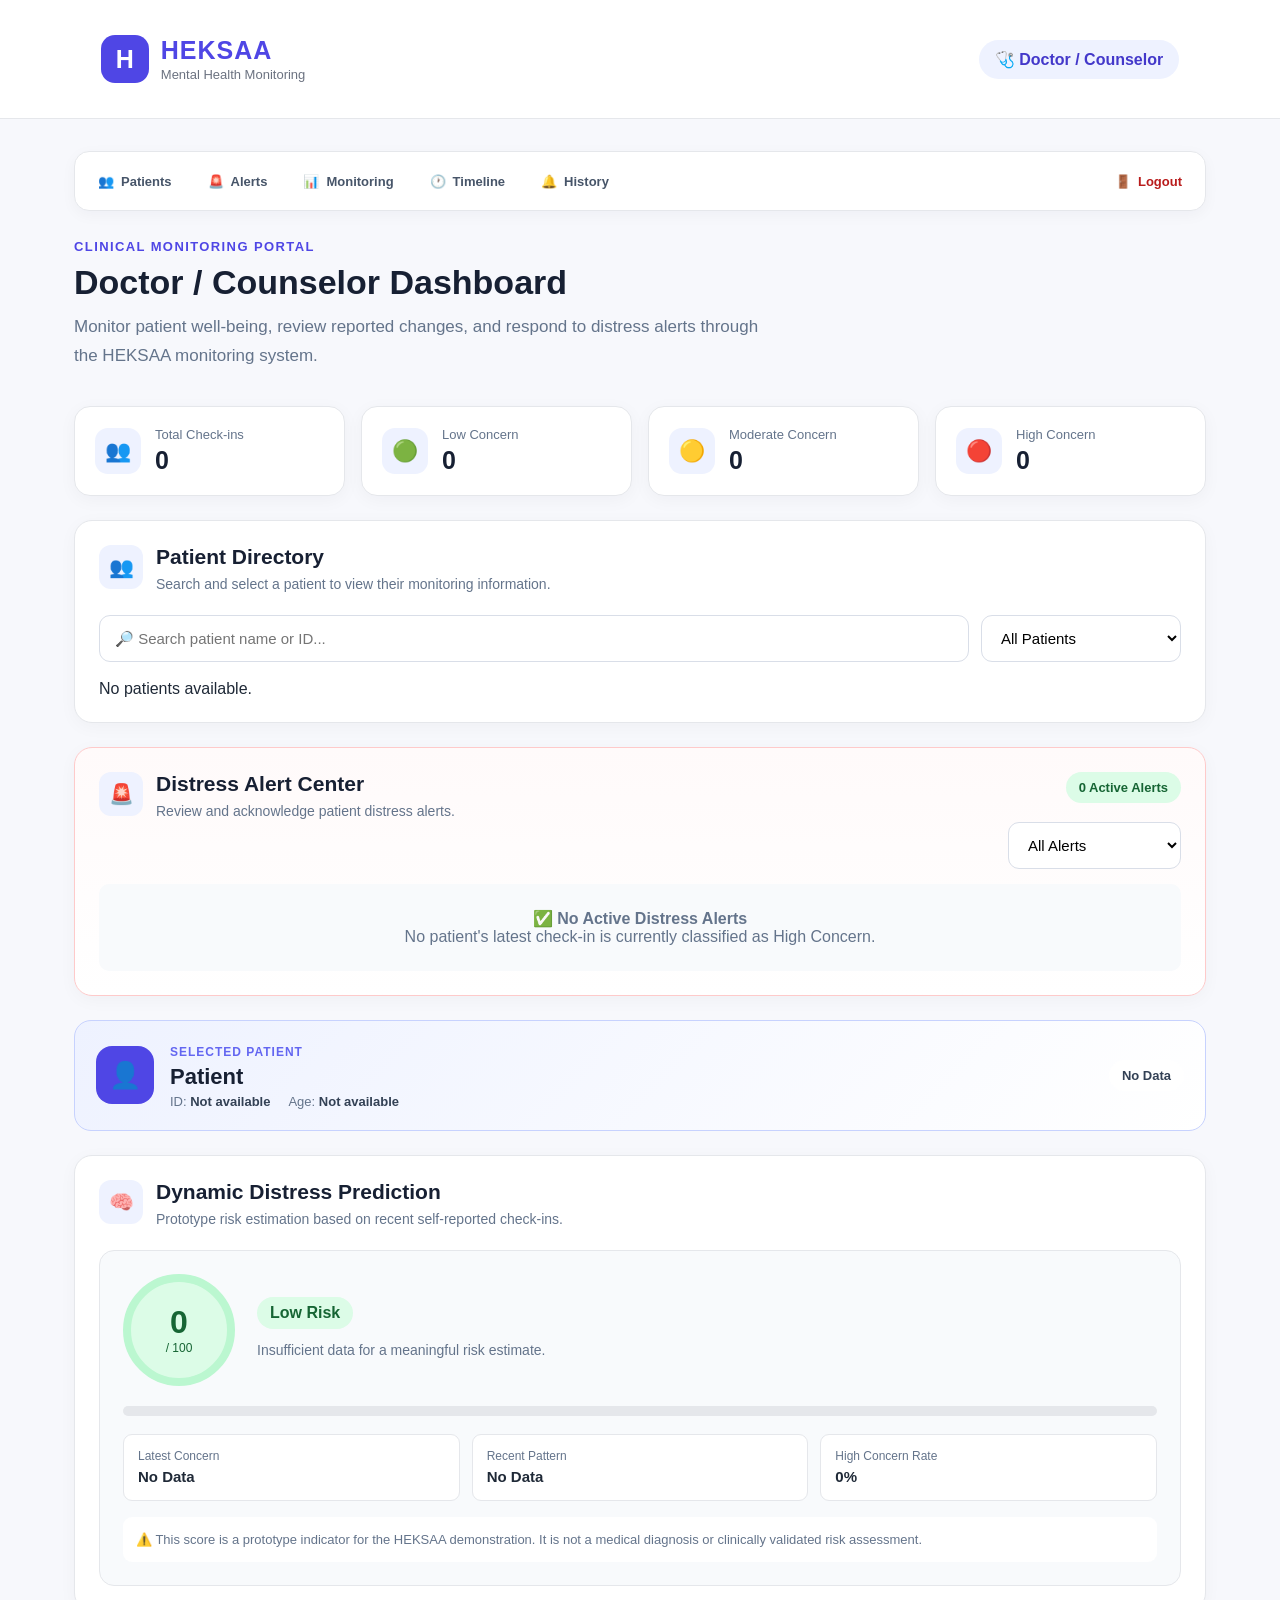
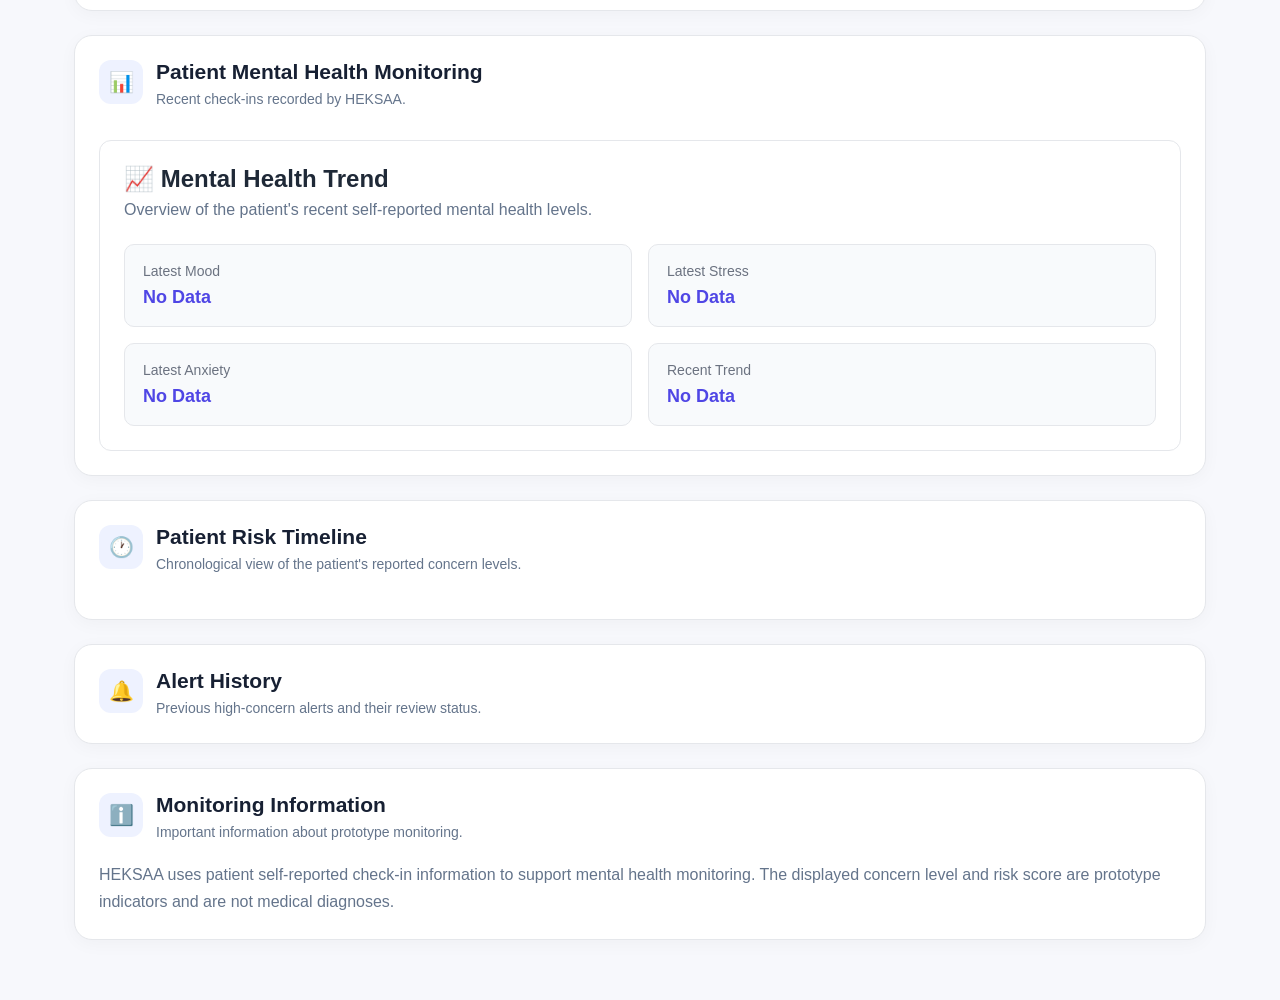
==== commit f139a36b: "Update print statement from 'Hello' to 'Goodbye'" ====
--- a/doctor-dashboard.html
+++ b/doctor-dashboard.html
@@ -12,12 +12,15 @@
 
     <title>Doctor Dashboard - HEKSAA</title>
 
-    <link rel="stylesheet" href="style.css">
+    <link
+        rel="stylesheet"
+        href="style.css?v=4"
+    >
 
     <style>
 
         /* =====================================================
-           DOCTOR DASHBOARD - PROFESSIONAL UI
+           DOCTOR DASHBOARD PAGE
         ===================================================== */
 
         .doctor-page {
@@ -32,27 +35,39 @@
 
         .doctor-header {
             background: #ffffff;
+
             border-bottom: 1px solid #e5e7eb;
+
             position: sticky;
             top: 0;
-            z-index: 100;
+
+            z-index: 1000;
         }
 
         .doctor-header-inner {
             max-width: 1180px;
+
             margin: auto;
+
             padding: 15px 24px;
 
             display: flex;
+
             align-items: center;
+
             justify-content: space-between;
+
             gap: 20px;
         }
 
         .doctor-brand {
             display: flex;
+
             align-items: center;
+
             gap: 12px;
+
+            min-width: 0;
         }
 
         .doctor-brand-icon {
@@ -60,30 +75,38 @@
             height: 48px;
 
             display: flex;
+
             align-items: center;
             justify-content: center;
 
             background: #4f46e5;
-            color: white;
+
+            color: #ffffff;
 
             border-radius: 14px;
 
             font-size: 25px;
+
             font-weight: 700;
+
+            flex-shrink: 0;
         }
 
         .doctor-brand h1 {
             margin: 0;
 
             font-size: 25px;
+
             color: #4f46e5;
         }
 
         .doctor-brand span {
             display: block;
+
             margin-top: 2px;
 
             color: #6b7280;
+
             font-size: 13px;
         }
 
@@ -93,9 +116,11 @@
             border-radius: 30px;
 
             background: #eef2ff;
+
             color: #4338ca;
 
             font-weight: 600;
+
             white-space: nowrap;
         }
 
@@ -106,13 +131,99 @@
 
         .doctor-main {
             max-width: 1180px;
+
             margin: auto;
+
             padding: 32px 24px 60px;
         }
 
 
         /* =====================================================
-           PAGE INTRO
+           QUICK NAVIGATION
+        ===================================================== */
+
+        .doctor-quick-nav {
+            display: flex;
+
+            align-items: center;
+
+            gap: 8px;
+
+            margin-bottom: 26px;
+
+            padding: 9px;
+
+            background: #ffffff;
+
+            border: 1px solid #e5e7eb;
+
+            border-radius: 15px;
+
+            box-shadow:
+                0 4px 15px
+                rgba(15, 23, 42, 0.04);
+
+            position: sticky;
+
+            top: 82px;
+
+            z-index: 900;
+        }
+
+        .doctor-quick-nav a {
+            display: flex;
+
+            align-items: center;
+
+            justify-content: center;
+
+            gap: 7px;
+
+            min-height: 40px;
+
+            padding: 9px 14px;
+
+            border-radius: 9px;
+
+            color: #475569;
+
+            text-decoration: none;
+
+            font-size: 13px;
+
+            font-weight: 600;
+
+            transition:
+                background 0.2s ease,
+                color 0.2s ease,
+                transform 0.15s ease;
+        }
+
+        .doctor-quick-nav a:hover {
+            background: #eef2ff;
+
+            color: #4f46e5;
+        }
+
+        .doctor-quick-nav a:active {
+            transform: scale(0.97);
+        }
+
+        .doctor-quick-nav .logout-link {
+            margin-left: auto;
+
+            color: #b91c1c;
+        }
+
+        .doctor-quick-nav .logout-link:hover {
+            background: #fee2e2;
+
+            color: #991b1b;
+        }
+
+
+        /* =====================================================
+           HERO
         ===================================================== */
 
         .doctor-hero {
@@ -125,7 +236,9 @@
             margin-bottom: 8px;
 
             color: #4f46e5;
+
             font-size: 13px;
+
             font-weight: 700;
 
             letter-spacing: 1.4px;
@@ -135,6 +248,7 @@
             margin: 0;
 
             font-size: 34px;
+
             line-height: 1.2;
 
             color: #172033;
@@ -148,12 +262,13 @@
             color: #64748b;
 
             font-size: 17px;
+
             line-height: 1.7;
         }
 
 
         /* =====================================================
-           QUICK SUMMARY
+           SUMMARY
         ===================================================== */
 
         .doctor-summary {
@@ -169,7 +284,9 @@
 
         .summary-card {
             display: flex;
+
             align-items: center;
+
             gap: 14px;
 
             padding: 20px;
@@ -177,10 +294,24 @@
             background: #ffffff;
 
             border: 1px solid #e5e7eb;
+
             border-radius: 16px;
 
             box-shadow:
-                0 4px 18px rgba(15, 23, 42, 0.04);
+                0 4px 18px
+                rgba(15, 23, 42, 0.04);
+
+            transition:
+                transform 0.2s ease,
+                box-shadow 0.2s ease;
+        }
+
+        .summary-card:hover {
+            transform: translateY(-2px);
+
+            box-shadow:
+                0 8px 22px
+                rgba(15, 23, 42, 0.07);
         }
 
         .summary-icon {
@@ -188,6 +319,7 @@
             height: 46px;
 
             display: flex;
+
             align-items: center;
             justify-content: center;
 
@@ -196,6 +328,7 @@
             border-radius: 13px;
 
             font-size: 21px;
+
             flex-shrink: 0;
         }
 
@@ -203,11 +336,13 @@
             margin: 0 0 4px;
 
             color: #64748b;
+
             font-size: 13px;
         }
 
         .summary-card strong {
             font-size: 25px;
+
             color: #172033;
         }
 
@@ -224,15 +359,21 @@
             background: #ffffff;
 
             border: 1px solid #e5e7eb;
+
             border-radius: 18px;
 
             box-shadow:
-                0 4px 18px rgba(15, 23, 42, 0.035);
+                0 4px 18px
+                rgba(15, 23, 42, 0.035);
+
+            scroll-margin-top: 120px;
         }
 
         .doctor-section-header {
             display: flex;
+
             align-items: flex-start;
+
             justify-content: space-between;
 
             gap: 20px;
@@ -242,7 +383,9 @@
 
         .doctor-section-title {
             display: flex;
+
             align-items: flex-start;
+
             gap: 13px;
         }
 
@@ -251,6 +394,7 @@
             height: 44px;
 
             display: flex;
+
             align-items: center;
             justify-content: center;
 
@@ -259,6 +403,7 @@
             border-radius: 12px;
 
             font-size: 20px;
+
             flex-shrink: 0;
         }
 
@@ -266,6 +411,7 @@
             margin: 0;
 
             color: #172033;
+
             font-size: 21px;
         }
 
@@ -273,7 +419,9 @@
             margin: 5px 0 0;
 
             color: #64748b;
+
             font-size: 14px;
+
             line-height: 1.5;
         }
 
@@ -298,6 +446,7 @@
             padding: 13px 15px;
 
             border: 1px solid #d9dee8;
+
             border-radius: 11px;
 
             background: #ffffff;
@@ -311,15 +460,18 @@
             border-color: #4f46e5;
 
             box-shadow:
-                0 0 0 3px rgba(79, 70, 229, 0.1);
-        }
-
-        .patient-filter {
+                0 0 0 3px
+                rgba(79, 70, 229, 0.1);
+        }
+
+        .patient-filter,
+        .alert-filter {
             min-width: 150px;
 
             padding: 13px 15px;
 
             border: 1px solid #d9dee8;
+
             border-radius: 11px;
 
             background: #ffffff;
@@ -327,9 +479,12 @@
             font-size: 15px;
 
             outline: none;
-        }
-
-        .patient-filter:focus {
+
+            cursor: pointer;
+        }
+
+        .patient-filter:focus,
+        .alert-filter:focus {
             border-color: #4f46e5;
         }
 
@@ -344,6 +499,7 @@
 
         .patient-card {
             display: flex;
+
             align-items: center;
 
             gap: 14px;
@@ -370,7 +526,8 @@
             border-color: #c7d2fe;
 
             box-shadow:
-                0 7px 20px rgba(15, 23, 42, 0.07);
+                0 7px 20px
+                rgba(15, 23, 42, 0.07);
         }
 
         .patient-card.active {
@@ -379,7 +536,8 @@
             border: 2px solid #4f46e5;
 
             box-shadow:
-                0 5px 18px rgba(79, 70, 229, 0.12);
+                0 5px 18px
+                rgba(79, 70, 229, 0.12);
         }
 
         .patient-list-avatar {
@@ -387,6 +545,7 @@
             height: 48px;
 
             display: flex;
+
             align-items: center;
             justify-content: center;
 
@@ -401,6 +560,7 @@
 
         .patient-card-info {
             flex: 1;
+
             min-width: 0;
         }
 
@@ -428,6 +588,7 @@
             border-radius: 20px;
 
             font-size: 12px;
+
             font-weight: 600;
 
             white-space: nowrap;
@@ -435,17 +596,57 @@
 
         .patient-card-status.status-low {
             background: #dcfce7;
+
             color: #166534;
         }
 
         .patient-card-status.status-moderate {
             background: #fef3c7;
+
             color: #92400e;
         }
 
         .patient-card-status.status-high {
             background: #fee2e2;
+
             color: #991b1b;
+        }
+
+
+        /* =====================================================
+           NO PATIENTS FOUND
+        ===================================================== */
+
+        .patient-no-results {
+            grid-column: 1 / -1;
+
+            padding: 35px 20px;
+
+            text-align: center;
+
+            background: #f8fafc;
+
+            border: 1px dashed #d1d5db;
+
+            border-radius: 13px;
+
+            color: #64748b;
+        }
+
+        .patient-no-results-icon {
+            font-size: 32px;
+
+            margin-bottom: 10px;
+        }
+
+        .patient-no-results strong {
+            display: block;
+
+            margin-bottom: 5px;
+
+            color: #334155;
+
+            font-size: 16px;
         }
 
 
@@ -466,6 +667,7 @@
 
         .alert-center-header {
             display: flex;
+
             justify-content: space-between;
 
             gap: 15px;
@@ -479,9 +681,11 @@
             border-radius: 30px;
 
             background: #dcfce7;
+
             color: #166534;
 
             font-size: 13px;
+
             font-weight: 700;
 
             white-space: nowrap;
@@ -489,8 +693,23 @@
 
         .active-alert-count.has-alerts {
             background: #fee2e2;
+
             color: #991b1b;
         }
+
+
+        /* Alert controls */
+
+        .alert-controls {
+            display: flex;
+
+            justify-content: flex-end;
+
+            margin-bottom: 8px;
+        }
+
+
+        /* Alert item */
 
         .alert-item {
             margin-top: 15px;
@@ -512,6 +731,7 @@
 
         .alert-main {
             display: flex;
+
             align-items: center;
 
             gap: 14px;
@@ -522,6 +742,7 @@
             height: 44px;
 
             display: flex;
+
             align-items: center;
             justify-content: center;
 
@@ -534,6 +755,7 @@
 
         .alert-details {
             flex: 1;
+
             min-width: 0;
         }
 
@@ -553,6 +775,7 @@
 
         .alert-time {
             color: #64748b !important;
+
             font-size: 12px !important;
         }
 
@@ -566,26 +789,31 @@
             border-radius: 20px;
 
             font-size: 11px !important;
+
             font-weight: 600;
         }
 
         .alert-status.pending {
             background: #fee2e2;
+
             color: #991b1b;
         }
 
         .alert-status.reviewed {
             background: #dcfce7;
+
             color: #166534;
         }
 
         .alert-actions {
             display: flex;
+
             flex-wrap: wrap;
 
             gap: 8px;
 
             margin-top: 14px;
+
             padding-left: 58px;
         }
 
@@ -603,32 +831,38 @@
 
         .alert-view-button {
             background: #4f46e5;
-            color: white;
+
+            color: #ffffff;
         }
 
         .alert-details-button {
             background: #e5e7eb;
+
             color: #1f2937;
         }
 
         .alert-acknowledge-button {
             background: #16a34a;
-            color: white;
+
+            color: #ffffff;
         }
 
         .alert-acknowledge-button:disabled {
             background: #9ca3af;
+
+            cursor: default;
         }
 
         .alert-details-panel {
             display: none;
 
             margin-top: 14px;
+
             margin-left: 58px;
 
             padding: 15px;
 
-            background: white;
+            background: #ffffff;
 
             border: 1px solid #e5e7eb;
 
@@ -671,6 +905,7 @@
 
         .patient-profile-overview {
             display: flex;
+
             align-items: center;
 
             gap: 16px;
@@ -689,6 +924,8 @@
             border: 1px solid #c7d2fe;
 
             border-radius: 17px;
+
+            scroll-margin-top: 120px;
         }
 
         .patient-avatar {
@@ -696,11 +933,13 @@
             height: 58px;
 
             display: flex;
+
             align-items: center;
             justify-content: center;
 
             background: #4f46e5;
-            color: white;
+
+            color: #ffffff;
 
             border-radius: 16px;
 
@@ -717,9 +956,11 @@
             color: #6366f1;
 
             font-size: 12px;
+
             font-weight: 700;
 
             text-transform: uppercase;
+
             letter-spacing: 1px;
         }
 
@@ -733,6 +974,7 @@
 
         .patient-details {
             display: flex;
+
             gap: 18px;
 
             color: #64748b;
@@ -754,6 +996,7 @@
             color: #334155;
 
             font-size: 13px;
+
             font-weight: 700;
 
             white-space: nowrap;
@@ -761,7 +1004,7 @@
 
 
         /* =====================================================
-           ATTENTION
+           ATTENTION REQUIRED
         ===================================================== */
 
         .distress-alert {
@@ -795,6 +1038,10 @@
            RISK PREDICTION
         ===================================================== */
 
+        .risk-prediction-section {
+            scroll-margin-top: 120px;
+        }
+
         .risk-prediction-card {
             margin-top: 20px;
 
@@ -809,6 +1056,7 @@
 
         .risk-score-row {
             display: flex;
+
             align-items: center;
 
             gap: 22px;
@@ -819,6 +1067,7 @@
             height: 112px;
 
             display: flex;
+
             flex-direction: column;
 
             align-items: center;
@@ -859,17 +1108,30 @@
 
         .risk-low {
             background: #dcfce7;
+
             color: #166534;
         }
 
         .risk-moderate {
             background: #fef3c7;
+
             color: #92400e;
         }
 
         .risk-high {
             background: #fee2e2;
+
             color: #991b1b;
+        }
+
+        .risk-score-info p {
+            margin-top: 10px;
+
+            color: #64748b;
+
+            line-height: 1.6;
+
+            font-size: 14px;
         }
 
         .risk-meter {
@@ -886,11 +1148,12 @@
 
         .risk-meter-fill {
             height: 100%;
+
             width: 0%;
 
             border-radius: 20px;
 
-            transition: .4s;
+            transition: 0.4s;
         }
 
         .risk-factor-grid {
@@ -907,7 +1170,7 @@
         .risk-factor {
             padding: 14px;
 
-            background: white;
+            background: #ffffff;
 
             border: 1px solid #e5e7eb;
 
@@ -933,7 +1196,7 @@
 
             padding: 13px;
 
-            background: white;
+            background: #ffffff;
 
             border-radius: 9px;
 
@@ -946,8 +1209,168 @@
 
 
         /* =====================================================
-           TIMELINE
+           PATIENT MONITORING
         ===================================================== */
+
+        .patient-monitoring {
+            scroll-margin-top: 120px;
+        }
+
+        .doctor-checkin {
+            padding: 22px 0;
+
+            border-bottom: 1px solid #e5e7eb;
+        }
+
+        .doctor-checkin:last-child {
+            border-bottom: none;
+        }
+
+        .doctor-checkin-header {
+            display: flex;
+
+            justify-content: space-between;
+
+            align-items: center;
+
+            gap: 15px;
+        }
+
+        .doctor-checkin-header h4 {
+            font-size: 18px;
+
+            margin-bottom: 6px;
+        }
+
+        .doctor-date {
+            color: #64748b;
+
+            font-size: 14px;
+        }
+
+        .doctor-data {
+            margin-top: 20px;
+
+            display: grid;
+
+            grid-template-columns:
+                repeat(3, 1fr);
+
+            gap: 15px;
+        }
+
+        .doctor-data-item {
+            padding: 15px;
+
+            background: #f8fafc;
+
+            border-radius: 10px;
+        }
+
+        .doctor-data-item span {
+            display: block;
+
+            color: #64748b;
+
+            font-size: 14px;
+
+            margin-bottom: 7px;
+        }
+
+        .doctor-data-item strong {
+            color: #1f2937;
+
+            font-size: 16px;
+        }
+
+
+        /* =====================================================
+           MENTAL HEALTH TREND
+        ===================================================== */
+
+        .health-trend {
+            margin-top: 30px;
+
+            padding: 24px;
+
+            background: #ffffff;
+
+            border: 1px solid #e5e7eb;
+
+            border-radius: 12px;
+        }
+
+        .health-trend h3 {
+            margin-bottom: 8px;
+
+            color: #1f2937;
+        }
+
+        .section-description {
+            color: #64748b;
+
+            margin-bottom: 25px;
+        }
+
+        .trend-grid {
+            display: grid;
+
+            grid-template-columns:
+                repeat(2, 1fr);
+
+            gap: 16px;
+
+            margin-top: 20px;
+        }
+
+        .trend-card {
+            padding: 18px;
+
+            background: #f8fafc;
+
+            border-radius: 10px;
+
+            border: 1px solid #e5e7eb;
+        }
+
+        .trend-card span {
+            display: block;
+
+            font-size: 14px;
+
+            color: #6b7280;
+
+            margin-bottom: 8px;
+        }
+
+        .trend-card strong {
+            display: block;
+
+            font-size: 18px;
+
+            color: #4f46e5;
+        }
+
+        .trend-good {
+            color: #16a34a !important;
+        }
+
+        .trend-warning {
+            color: #dc2626 !important;
+        }
+
+        .trend-stable {
+            color: #d97706 !important;
+        }
+
+
+        /* =====================================================
+           RISK TIMELINE
+        ===================================================== */
+
+        .risk-timeline-section {
+            scroll-margin-top: 120px;
+        }
 
         .risk-timeline {
             margin-top: 20px;
@@ -967,7 +1390,9 @@
             position: absolute;
 
             left: 11px;
+
             top: 25px;
+
             bottom: 0;
 
             width: 2px;
@@ -980,6 +1405,7 @@
             height: 24px;
 
             display: flex;
+
             align-items: center;
             justify-content: center;
 
@@ -1028,26 +1454,31 @@
             border-radius: 20px;
 
             font-size: 12px;
+
             font-weight: 600;
         }
 
         .timeline-status.low {
             background: #dcfce7;
+
             color: #166534;
         }
 
         .timeline-status.moderate {
             background: #fef3c7;
+
             color: #92400e;
         }
 
         .timeline-status.high {
             background: #fee2e2;
+
             color: #991b1b;
         }
 
         .timeline-date {
             color: #64748b;
+
             font-size: 12px;
         }
 
@@ -1065,7 +1496,7 @@
         .timeline-data div {
             padding: 9px;
 
-            background: white;
+            background: #ffffff;
 
             border-radius: 7px;
         }
@@ -1080,8 +1511,12 @@
 
 
         /* =====================================================
-           HISTORY
+           ALERT HISTORY
         ===================================================== */
+
+        .alert-history-section {
+            scroll-margin-top: 120px;
+        }
 
         .history-alert-item {
             margin-top: 12px;
@@ -1097,6 +1532,7 @@
 
         .history-alert-header {
             display: flex;
+
             justify-content: space-between;
 
             gap: 10px;
@@ -1112,6 +1548,7 @@
 
         .history-alert-data {
             display: flex;
+
             flex-wrap: wrap;
 
             gap: 8px;
@@ -1122,7 +1559,7 @@
         .history-alert-data span {
             padding: 5px 8px;
 
-            background: white;
+            background: #ffffff;
 
             border-radius: 6px;
 
@@ -1145,7 +1582,194 @@
 
 
         /* =====================================================
-           MOBILE
+           INFORMATION
+        ===================================================== */
+
+        .doctor-info {
+            scroll-margin-top: 120px;
+        }
+
+        .doctor-info > p {
+            margin-top: 18px;
+
+            color: #64748b;
+
+            line-height: 1.7;
+        }
+
+
+        /* =====================================================
+           EMPTY STATE
+        ===================================================== */
+
+        .doctor-empty {
+            text-align: center;
+
+            padding: 40px 20px;
+
+            color: #64748b;
+        }
+
+        .empty-icon {
+            font-size: 40px;
+
+            margin-bottom: 15px;
+        }
+
+        .doctor-empty h4 {
+            color: #1f2937;
+
+            font-size: 18px;
+
+            margin-bottom: 8px;
+        }
+
+
+        /* =====================================================
+           REAL-TIME NOTIFICATION
+        ===================================================== */
+
+        .heksaa-alert-notification {
+            position: fixed;
+
+            top: 20px;
+
+            right: 20px;
+
+            width: 360px;
+
+            max-width: calc(100vw - 40px);
+
+            background: #ffffff;
+
+            border: 1px solid #e5e7eb;
+
+            border-left: 6px solid #4f46e5;
+
+            border-radius: 16px;
+
+            padding: 18px;
+
+            display: flex;
+
+            gap: 14px;
+
+            align-items: flex-start;
+
+            box-shadow:
+                0 15px 40px
+                rgba(0, 0, 0, 0.18);
+
+            z-index: 99999;
+
+            transform: translateX(430px);
+
+            opacity: 0;
+
+            pointer-events: none;
+
+            transition:
+                transform 0.35s ease,
+                opacity 0.35s ease;
+        }
+
+        .heksaa-alert-notification.show {
+            transform: translateX(0);
+
+            opacity: 1;
+
+            pointer-events: auto;
+        }
+
+        .heksaa-alert-notification.escalated {
+            border-left-color: #dc2626;
+        }
+
+        .heksaa-notification-icon {
+            width: 48px;
+            height: 48px;
+
+            min-width: 48px;
+
+            border-radius: 50%;
+
+            background: #fee2e2;
+
+            display: flex;
+
+            align-items: center;
+            justify-content: center;
+
+            font-size: 24px;
+        }
+
+        .heksaa-notification-content {
+            flex: 1;
+        }
+
+        .heksaa-notification-title {
+            font-size: 17px;
+
+            font-weight: 700;
+
+            color: #111827;
+
+            margin-bottom: 5px;
+        }
+
+        .heksaa-notification-message {
+            font-size: 14px;
+
+            line-height: 1.45;
+
+            color: #374151;
+        }
+
+        .heksaa-notification-time {
+            font-size: 12px;
+
+            color: #6b7280;
+
+            margin-top: 6px;
+        }
+
+        .heksaa-notification-actions {
+            display: flex;
+
+            gap: 8px;
+
+            margin-top: 14px;
+        }
+
+        .heksaa-notification-actions button {
+            border: none;
+
+            border-radius: 8px;
+
+            padding: 8px 12px;
+
+            font-size: 13px;
+
+            font-weight: 600;
+
+            cursor: pointer;
+        }
+
+        #heksaa-notification-view {
+            background: #4f46e5;
+
+            color: #ffffff;
+        }
+
+        #heksaa-notification-close {
+            background: #e5e7eb;
+
+            color: #111827;
+        }
+
+
+        /* =====================================================
+           RESPONSIVE - 800px
         ===================================================== */
 
         @media (max-width: 800px) {
@@ -1167,8 +1791,26 @@
                 grid-template-columns: 1fr;
             }
 
-        }
-
+            .doctor-quick-nav {
+                overflow-x: auto;
+
+                scrollbar-width: none;
+            }
+
+            .doctor-quick-nav::-webkit-scrollbar {
+                display: none;
+            }
+
+            .doctor-quick-nav a {
+                flex-shrink: 0;
+            }
+
+        }
+
+
+        /* =====================================================
+           RESPONSIVE - 600px
+        ===================================================== */
 
         @media (max-width: 600px) {
 
@@ -1197,10 +1839,50 @@
                 font-size: 12px;
             }
 
+
+            /* Quick navigation */
+
+            .doctor-quick-nav {
+                top: 67px;
+
+                display: grid;
+
+                grid-template-columns:
+                    repeat(5, minmax(0, 1fr));
+
+                gap: 4px;
+
+                padding: 6px;
+            }
+
+            .doctor-quick-nav a {
+                flex-direction: column;
+
+                gap: 3px;
+
+                min-height: 47px;
+
+                padding: 7px 3px;
+
+                font-size: 10px;
+
+                text-align: center;
+            }
+
+            .doctor-quick-nav .logout-link {
+                margin-left: 0;
+            }
+
+
+            /* Main */
+
             .doctor-main {
                 padding: 24px 14px 45px;
             }
 
+
+            /* Hero */
+
             .doctor-hero h2 {
                 font-size: 28px;
             }
@@ -1208,6 +1890,9 @@
             .doctor-hero p {
                 font-size: 15px;
             }
+
+
+            /* Summary */
 
             .doctor-summary {
                 grid-template-columns: 1fr 1fr;
@@ -1224,12 +1909,21 @@
             .summary-icon {
                 width: 38px;
                 height: 38px;
+
+                font-size: 17px;
+            }
+
+            .summary-card p {
+                font-size: 11px;
             }
 
             .summary-card strong {
                 font-size: 21px;
             }
 
+
+            /* Sections */
+
             .doctor-section {
                 padding: 18px;
 
@@ -1240,13 +1934,20 @@
                 flex-direction: column;
             }
 
+
+            /* Patient tools */
+
             .patient-directory-tools {
                 flex-direction: column;
             }
 
-            .patient-filter {
+            .patient-filter,
+            .alert-filter {
                 width: 100%;
             }
+
+
+            /* Patient profile */
 
             .patient-profile-overview {
                 align-items: flex-start;
@@ -1267,6 +1968,26 @@
             .doctor-status {
                 display: none;
             }
+
+
+            /* Alerts */
+
+            .alert-center-header {
+                align-items: flex-start;
+
+                flex-direction: column;
+            }
+
+            .alert-actions {
+                padding-left: 0;
+            }
+
+            .alert-details-panel {
+                margin-left: 0;
+            }
+
+
+            /* Risk */
 
             .risk-score-row {
                 align-items: flex-start;
@@ -1283,6 +2004,29 @@
                 font-size: 25px;
             }
 
+
+            /* Monitoring */
+
+            .doctor-checkin-header {
+                align-items: flex-start;
+
+                flex-direction: column;
+            }
+
+            .doctor-data {
+                grid-template-columns: 1fr;
+            }
+
+
+            /* Trend */
+
+            .trend-grid {
+                grid-template-columns: 1fr;
+            }
+
+
+            /* Timeline */
+
             .timeline-header {
                 flex-direction: column;
             }
@@ -1291,17 +2035,61 @@
                 grid-template-columns: 1fr;
             }
 
-            .alert-actions {
-                padding-left: 0;
-            }
-
-            .alert-details-panel {
-                margin-left: 0;
-            }
-
-            .alert-center-header {
-                align-items: flex-start;
-                flex-direction: column;
+
+            /* Notification */
+
+            .heksaa-alert-notification {
+                top: 12px;
+
+                right: 12px;
+                left: 12px;
+
+                width: auto;
+
+                max-width: none;
+
+                transform: translateY(-150px);
+            }
+
+            .heksaa-alert-notification.show {
+                transform: translateY(0);
+            }
+
+            .heksaa-notification-actions {
+                flex-wrap: wrap;
+            }
+
+            .heksaa-notification-actions button {
+                flex: 1;
+            }
+
+        }
+
+
+        /* =====================================================
+           SMALL PHONES
+        ===================================================== */
+
+        @media (max-width: 380px) {
+
+            .doctor-brand span {
+                display: none;
+            }
+
+            .doctor-role {
+                font-size: 0;
+            }
+
+            .doctor-role::first-letter {
+                font-size: 18px;
+            }
+
+            .doctor-quick-nav a {
+                font-size: 9px;
+            }
+
+            .doctor-hero h2 {
+                font-size: 25px;
             }
 
         }
@@ -1354,6 +2142,52 @@
 
 
     <main class="doctor-main">
+
+
+        <!-- =================================================
+             QUICK NAVIGATION
+        ================================================== -->
+
+        <nav
+            class="doctor-quick-nav"
+            aria-label="Doctor dashboard navigation"
+        >
+
+            <a href="#patient-directory">
+                👥
+                <span>Patients</span>
+            </a>
+
+            <a href="#distress-center">
+                🚨
+                <span>Alerts</span>
+            </a>
+
+            <a href="#monitoring-section">
+                📊
+                <span>Monitoring</span>
+            </a>
+
+            <a href="#risk-timeline-section">
+                🕐
+                <span>Timeline</span>
+            </a>
+
+            <a href="#alert-history-section">
+                🔔
+                <span>History</span>
+            </a>
+
+            <a
+                href="doctor-login.html"
+                class="logout-link"
+            >
+                🚪
+                <span>Logout</span>
+            </a>
+
+        </nav>
+
 
 
         <!-- =================================================
@@ -1478,7 +2312,10 @@
              PATIENT DIRECTORY
         ================================================== -->
 
-        <section class="doctor-section patient-list-section">
+        <section
+            id="patient-directory"
+            class="doctor-section patient-list-section"
+        >
 
             <div class="doctor-section-header">
 
@@ -1495,8 +2332,8 @@
                         </h3>
 
                         <p>
-                            Select a patient to view their
-                            monitoring information.
+                            Search and select a patient
+                            to view their monitoring information.
                         </p>
 
                     </div>
@@ -1506,7 +2343,7 @@
             </div>
 
 
-            <!-- Search/filter UI -->
+            <!-- Search and filter -->
 
             <div class="patient-directory-tools">
 
@@ -1515,12 +2352,14 @@
                     id="patient-search"
                     class="patient-search"
                     placeholder="🔎 Search patient name or ID..."
+                    aria-label="Search patients"
                 >
 
 
                 <select
                     id="patient-filter"
                     class="patient-filter"
+                    aria-label="Filter patients by concern"
                 >
 
                     <option value="all">
@@ -1561,7 +2400,10 @@
              DISTRESS ALERT CENTER
         ================================================== -->
 
-        <section class="doctor-section distress-alert-center">
+        <section
+            id="distress-center"
+            class="doctor-section distress-alert-center"
+        >
 
             <div class="alert-center-header">
 
@@ -1597,7 +2439,42 @@
             </div>
 
 
-            <div id="distress-alert-list"></div>
+            <!-- Alert filter -->
+
+            <div class="alert-controls">
+
+                <select
+                    id="alert-filter"
+                    class="alert-filter"
+                    aria-label="Filter distress alerts"
+                >
+
+                    <option value="all">
+                        All Alerts
+                    </option>
+
+                    <option value="pending">
+                        🔴 Pending
+                    </option>
+
+                    <option value="acknowledged">
+                        🟢 Acknowledged
+                    </option>
+
+                    <option value="escalated">
+                        ⚠️ Escalated
+                    </option>
+
+                </select>
+
+            </div>
+
+
+            <div id="distress-alert-list">
+
+                <!-- Alerts are inserted by distress.js -->
+
+            </div>
 
         </section>
 
@@ -1607,7 +2484,10 @@
              SELECTED PATIENT
         ================================================== -->
 
-        <div class="patient-profile-overview">
+        <div
+            id="selected-patient"
+            class="patient-profile-overview"
+        >
 
             <div class="patient-avatar">
                 👤
@@ -1687,7 +2567,9 @@
              DYNAMIC RISK PREDICTION
         ================================================== -->
 
-        <section class="doctor-section risk-prediction-section">
+        <section
+            class="doctor-section risk-prediction-section"
+        >
 
             <div class="doctor-section-title">
 
@@ -1823,7 +2705,10 @@
              PATIENT MONITORING
         ================================================== -->
 
-        <section class="doctor-section patient-monitoring">
+        <section
+            id="monitoring-section"
+            class="doctor-section patient-monitoring"
+        >
 
             <div class="doctor-section-title">
 
@@ -1846,7 +2731,11 @@
             </div>
 
 
-            <div id="doctor-history"></div>
+            <div id="doctor-history">
+
+                <!-- History generated by doctor.js -->
+
+            </div>
 
 
 
@@ -1931,7 +2820,10 @@
              RISK TIMELINE
         ================================================== -->
 
-        <section class="doctor-section risk-timeline-section">
+        <section
+            id="risk-timeline-section"
+            class="doctor-section risk-timeline-section"
+        >
 
             <div class="doctor-section-title">
 
@@ -1958,7 +2850,11 @@
             <div
                 id="risk-timeline"
                 class="risk-timeline"
-            ></div>
+            >
+
+                <!-- Timeline generated by doctor.js -->
+
+            </div>
 
         </section>
 
@@ -1968,7 +2864,10 @@
              ALERT HISTORY
         ================================================== -->
 
-        <section class="doctor-section alert-history-section">
+        <section
+            id="alert-history-section"
+            class="doctor-section alert-history-section"
+        >
 
             <div class="doctor-section-title">
 
@@ -1992,7 +2891,11 @@
             </div>
 
 
-            <div id="alert-history"></div>
+            <div id="alert-history">
+
+                <!-- Alert history generated by doctor.js -->
+
+            </div>
 
         </section>
 
@@ -2052,8 +2955,9 @@
     <script src="alert-notification.js?v=1"></script>
 
 
+
     <!-- =====================================================
-         PATIENT SEARCH + FILTER
+         PATIENT SEARCH + FILTER + ALERT FILTER
     ====================================================== -->
 
     <script>
@@ -2061,26 +2965,37 @@
         document.addEventListener(
             "DOMContentLoaded",
             function () {
+
+
+                /* =================================================
+                   PATIENT SEARCH
+                ================================================= */
 
                 const search =
                     document.getElementById(
                         "patient-search"
                     );
 
+
                 const filter =
                     document.getElementById(
                         "patient-filter"
                     );
 
 
-
                 function filterPatients() {
+
+                    if (!search || !filter) {
+                        return;
+                    }
+
 
                     const searchValue =
                         search.value
                             .toLowerCase()
                             .trim();
 
+
                     const filterValue =
                         filter.value;
 
@@ -2099,7 +3014,7 @@
                                     .toLowerCase();
 
 
-                            let matchesSearch =
+                            const matchesSearch =
                                 text.includes(
                                     searchValue
                                 );
@@ -2132,43 +3047,10 @@
                                             .toLowerCase();
 
 
-                                    if (
-                                        filterValue ===
-                                        "low"
-                                    ) {
-
-                                        matchesFilter =
-                                            statusText.includes(
-                                                "low"
-                                            );
-
-                                    }
-
-
-                                    if (
-                                        filterValue ===
-                                        "moderate"
-                                    ) {
-
-                                        matchesFilter =
-                                            statusText.includes(
-                                                "moderate"
-                                            );
-
-                                    }
-
-
-                                    if (
-                                        filterValue ===
-                                        "high"
-                                    ) {
-
-                                        matchesFilter =
-                                            statusText.includes(
-                                                "high"
-                                            );
-
-                                    }
+                                    matchesFilter =
+                                        statusText.includes(
+                                            filterValue
+                                        );
 
                                 }
 
@@ -2189,7 +3071,6 @@
                 }
 
 
-
                 if (search) {
 
                     search.addEventListener(
@@ -2210,21 +3091,9 @@
                 }
 
 
-                /*
-                   doctor.js dynamically creates
-                   the patient cards, so re-run the
-                   filter after they appear.
-                */
-
-                const observer =
-                    new MutationObserver(
-                        function () {
-
-                            filterPatients();
-
-                        }
-                    );
-
+                /* =================================================
+                   OBSERVE DYNAMIC PATIENT CARDS
+                ================================================= */
 
                 const patientList =
                     document.getElementById(
@@ -2234,7 +3103,17 @@
 
                 if (patientList) {
 
-                    observer.observe(
+                    const patientObserver =
+                        new MutationObserver(
+                            function () {
+
+                                filterPatients();
+
+                            }
+                        );
+
+
+                    patientObserver.observe(
                         patientList,
                         {
                             childList: true,
@@ -2244,6 +3123,167 @@
 
                 }
 
+
+
+                /* =================================================
+                   ALERT FILTER
+                ================================================= */
+
+                const alertFilter =
+                    document.getElementById(
+                        "alert-filter"
+                    );
+
+
+                function filterAlerts() {
+
+                    if (!alertFilter) {
+                        return;
+                    }
+
+
+                    const value =
+                        alertFilter.value;
+
+
+                    const alerts =
+                        document.querySelectorAll(
+                            "#distress-alert-list .alert-item"
+                        );
+
+
+                    alerts.forEach(
+                        function (alert) {
+
+                            if (value === "all") {
+
+                                alert.style.display =
+                                    "";
+
+                                return;
+
+                            }
+
+
+                            const statusElement =
+                                alert.querySelector(
+                                    ".alert-status"
+                                );
+
+
+                            const alertText =
+                                alert.textContent
+                                    .toLowerCase();
+
+
+                            if (value === "pending") {
+
+                                const isPending =
+                                    alertText.includes(
+                                        "pending"
+                                    );
+
+                                alert.style.display =
+                                    isPending
+                                        ? ""
+                                        : "none";
+
+                            }
+
+
+                            else if (
+                                value === "acknowledged"
+                            ) {
+
+                                const isAcknowledged =
+                                    alert.classList.contains(
+                                        "acknowledged"
+                                    ) ||
+                                    alertText.includes(
+                                        "acknowledged"
+                                    ) ||
+                                    alertText.includes(
+                                        "reviewed"
+                                    );
+
+
+                                alert.style.display =
+                                    isAcknowledged
+                                        ? ""
+                                        : "none";
+
+                            }
+
+
+                            else if (
+                                value === "escalated"
+                            ) {
+
+                                const isEscalated =
+                                    alert.classList.contains(
+                                        "distress-escalated"
+                                    ) ||
+                                    alertText.includes(
+                                        "escalated"
+                                    );
+
+
+                                alert.style.display =
+                                    isEscalated
+                                        ? ""
+                                        : "none";
+
+                            }
+
+                        }
+                    );
+
+                }
+
+
+                if (alertFilter) {
+
+                    alertFilter.addEventListener(
+                        "change",
+                        filterAlerts
+                    );
+
+                }
+
+
+                /* =================================================
+                   OBSERVE DYNAMIC ALERTS
+                ================================================= */
+
+                const alertList =
+                    document.getElementById(
+                        "distress-alert-list"
+                    );
+
+
+                if (alertList) {
+
+                    const alertObserver =
+                        new MutationObserver(
+                            function () {
+
+                                filterAlerts();
+
+                            }
+                        );
+
+
+                    alertObserver.observe(
+                        alertList,
+                        {
+                            childList: true,
+                            subtree: true
+                        }
+                    );
+
+                }
+
+
             }
         );
 
--- a/style.css
+++ b/style.css
@@ -4,6 +4,9 @@
     box-sizing: border-box;
 }
 
+html {
+    scroll-behavior: smooth;
+}
 
 body {
     font-family: Arial, sans-serif;
@@ -30,1525 +33,7 @@
 
 
 /* =====================================================
-   HOME PAGE
-===================================================== */
-
-.hero {
-    padding: 80px 6%;
-    text-align: center;
-}
-
-.hero h2 {
-    font-size: 42px;
-    margin-bottom: 20px;
-}
-
-.hero p {
-    font-size: 18px;
-    line-height: 1.7;
-    color: #64748b;
-    max-width: 650px;
-    margin: 0 auto;
-}
-
-
-.role-buttons {
-    margin-top: 35px;
-    display: flex;
-    justify-content: center;
-    gap: 20px;
-    flex-wrap: wrap;
-}
-
-
-.role-btn {
-    display: inline-block;
-    padding: 14px 26px;
-    background: #4f46e5;
-    color: #ffffff;
-    text-decoration: none;
-    border-radius: 10px;
-    font-size: 16px;
-    font-weight: 600;
-}
-
-
-/* =====================================================
-   LOGIN PAGES
-===================================================== */
-
-.login-section {
-    width: 90%;
-    max-width: 450px;
-    margin: 70px auto;
-    text-align: center;
-}
-
-
-.login-section h2 {
-    font-size: 36px;
-    margin-bottom: 12px;
-}
-
-
-.login-section p {
-    color: #64748b;
-    margin-bottom: 30px;
-}
-
-
-.login-section form {
-    display: flex;
-    flex-direction: column;
-    gap: 16px;
-}
-
-
-.login-section input {
-    width: 100%;
-    padding: 14px;
-    border: 1px solid #d1d5db;
-    border-radius: 8px;
-    font-size: 16px;
-}
-
-
-.login-section button {
-    width: 100%;
-    padding: 14px;
-    background: #4f46e5;
-    color: #ffffff;
-    border: none;
-    border-radius: 8px;
-    font-size: 16px;
-    font-weight: 600;
-}
-
-
-/* =====================================================
-   LOGIN BUTTON
-===================================================== */
-
-.login-button {
-    display: block;
-    width: 100%;
-    padding: 14px;
-    background: #4f46e5;
-    color: #ffffff;
-    text-decoration: none;
-    border: none;
-    border-radius: 8px;
-    font-size: 16px;
-    font-weight: 600;
-    text-align: center;
-    cursor: pointer;
-}
-
-
-.login-button:hover {
-    background: #4338ca;
-}
-
-
-.login-error {
-    color: #dc2626;
-    font-size: 14px;
-    margin-top: -5px;
-    margin-bottom: 5px;
-    text-align: left;
-}
-
-
-/* =====================================================
-   PATIENT DASHBOARD
-===================================================== */
-
-.dashboard {
-    width: 90%;
-    max-width: 1000px;
-    margin: 60px auto;
-}
-
-
-.dashboard h2 {
-    font-size: 36px;
-    margin-bottom: 15px;
-}
-
-
-.dashboard > p {
-    color: #64748b;
-    font-size: 18px;
-    line-height: 1.6;
-}
-
-
-/* =====================================================
-   MENTAL HEALTH CHECK-IN
-===================================================== */
-
-.checkin-card {
-    margin-top: 40px;
-    padding: 30px;
-    background: #f8fafc;
-    border: 1px solid #e5e7eb;
-    border-radius: 16px;
-    max-width: 650px;
-}
-
-
-.checkin-card h3 {
-    font-size: 24px;
-    margin-bottom: 10px;
-}
-
-
-.checkin-card p {
-    font-size: 16px;
-    margin-bottom: 25px;
-    color: #64748b;
-}
-
-
-.checkin-card form {
-    display: flex;
-    flex-direction: column;
-    gap: 12px;
-}
-
-
-.checkin-card label {
-    font-size: 16px;
-    font-weight: 600;
-    margin-top: 10px;
-}
-
-
-.checkin-card select {
-    width: 100%;
-    padding: 13px;
-    border: 1px solid #d1d5db;
-    border-radius: 8px;
-    background: #ffffff;
-    font-size: 16px;
-}
-
-
-.checkin-card button {
-    margin-top: 15px;
-    padding: 14px;
-    background: #4f46e5;
-    color: #ffffff;
-    border: none;
-    border-radius: 8px;
-    font-size: 16px;
-    font-weight: 600;
-}
-
-
-/* =====================================================
-   SUCCESS MESSAGE
-===================================================== */
-
-.success-message {
-    display: none;
-    margin-top: 18px;
-    padding: 14px 16px;
-    background: #ecfdf5;
-    color: #047857;
-    border: 1px solid #a7f3d0;
-    border-radius: 8px;
-    font-size: 16px;
-    font-weight: 600;
-}
-
-
-/* =====================================================
-   MENTAL HEALTH STATUS
-===================================================== */
-
-.status-card {
-    margin-top: 30px;
-    padding: 30px;
-    background: #ffffff;
-    border: 1px solid #e5e7eb;
-    border-radius: 16px;
-    max-width: 650px;
-}
-
-
-.status-card h3 {
-    font-size: 24px;
-    margin-bottom: 10px;
-}
-
-
-.status-description {
-    color: #64748b;
-    margin-bottom: 20px;
-}
-
-
-.status-item {
-    display: flex;
-    justify-content: space-between;
-    align-items: center;
-    padding: 15px 0;
-    border-bottom: 1px solid #e5e7eb;
-    font-size: 16px;
-}
-
-
-.status-item span {
-    color: #475569;
-}
-
-
-.status-item strong {
-    color: #1f2937;
-    text-align: right;
-}
-
-
-/* =====================================================
-   OVERALL STATUS
-===================================================== */
-
-.overall-status {
-    margin-top: 20px;
-    padding-top: 20px;
-    border-top: 1px solid #e5e7eb;
-
-    display: flex;
-    justify-content: space-between;
-    align-items: center;
-    gap: 15px;
-}
-
-
-.overall-status span {
-    color: #475569;
-    font-size: 16px;
-}
-
-
-.overall-status strong {
-    padding: 8px 14px;
-    border-radius: 20px;
-    font-size: 15px;
-    font-weight: 600;
-}
-
-
-/* Overall Status Colors */
-
-.status-low {
-    background: #dcfce7;
-    color: #15803d !important;
-    border: 1px solid #86efac;
-}
-
-
-.status-moderate {
-    background: #fef9c3;
-    color: #a16207 !important;
-    border: 1px solid #fde047;
-}
-
-
-.status-high {
-    background: #fee2e2;
-    color: #b91c1c !important;
-    border: 1px solid #fca5a5;
-}
-
-
-/* =====================================================
-   CHECK-IN HISTORY
-===================================================== */
-
-.history-card {
-    margin-top: 30px;
-    padding: 30px;
-    background: #ffffff;
-    border: 1px solid #e5e7eb;
-    border-radius: 16px;
-    max-width: 650px;
-}
-
-
-.history-card h3 {
-    font-size: 24px;
-    margin-bottom: 10px;
-}
-
-
-.history-description {
-    color: #64748b;
-    margin-bottom: 25px;
-}
-
-
-.history-item {
-    padding: 18px 0;
-    border-bottom: 1px solid #e5e7eb;
-}
-
-
-.history-item:last-child {
-    border-bottom: none;
-}
-
-
-.history-date {
-    color: #64748b;
-    font-size: 14px;
-    margin-bottom: 12px;
-}
-
-
-.history-row {
-    display: flex;
-    justify-content: space-between;
-    gap: 10px;
-    margin: 8px 0;
-    font-size: 15px;
-}
-
-
-.history-row span {
-    color: #475569;
-}
-
-
-.history-row strong {
-    color: #1f2937;
-    text-align: right;
-}
-
-
-.history-status {
-    display: inline-block;
-    margin-top: 10px;
-    padding: 6px 12px;
-    border-radius: 20px;
-    font-size: 13px;
-    font-weight: 600;
-}
-
-
-.no-history {
-    color: #64748b;
-    font-size: 15px;
-    padding: 10px 0;
-}
-
-
-/* =====================================================
-   PATIENT PROFILE
-===================================================== */
-
-.profile-card {
-    margin-top: 35px;
-    padding: 30px;
-    background: #ffffff;
-    border: 1px solid #e5e7eb;
-    border-radius: 16px;
-    max-width: 650px;
-}
-
-
-.profile-card h3 {
-    font-size: 24px;
-    margin-bottom: 10px;
-}
-
-
-.profile-description {
-    color: #64748b;
-    margin-bottom: 25px;
-}
-
-
-.profile-card form {
-    display: flex;
-    flex-direction: column;
-    gap: 12px;
-}
-
-
-.profile-card label {
-    font-size: 16px;
-    font-weight: 600;
-    margin-top: 8px;
-}
-
-
-.profile-card input {
-    width: 100%;
-    padding: 14px;
-    border: 1px solid #d1d5db;
-    border-radius: 8px;
-    background: #ffffff;
-    font-size: 16px;
-}
-
-
-.profile-card button {
-    margin-top: 15px;
-    padding: 14px;
-    background: #4f46e5;
-    color: #ffffff;
-    border: none;
-    border-radius: 8px;
-    font-size: 16px;
-    font-weight: 600;
-}
-
-
-/* =====================================================
-   PATIENT PROFILE OVERVIEW
-===================================================== */
-
-.patient-profile-overview {
-    margin-top: 35px;
-    padding: 25px 30px;
-    background: #ffffff;
-    border: 1px solid #e5e7eb;
-    border-radius: 16px;
-
-    display: flex;
-    align-items: center;
-    gap: 20px;
-}
-
-
-.patient-avatar {
-    width: 65px;
-    height: 65px;
-    border-radius: 50%;
-    background: #eef2ff;
-
-    display: flex;
-    align-items: center;
-    justify-content: center;
-
-    font-size: 30px;
-}
-
-
-.patient-profile-info {
-    flex: 1;
-}
-
-
-.profile-label {
-    color: #64748b;
-    font-size: 14px;
-}
-
-
-.patient-profile-info h3 {
-    font-size: 24px;
-    margin: 4px 0 8px;
-}
-
-
-.patient-details {
-    display: flex;
-    gap: 20px;
-    color: #64748b;
-    font-size: 14px;
-}
-
-
-.patient-details strong {
-    color: #1f2937;
-}
-
-
-.patient-profile-overview .doctor-status {
-    flex-shrink: 0;
-}
-
-
-/* =====================================================
-   DOCTOR DASHBOARD
-===================================================== */
-
-.doctor-dashboard {
-    width: 90%;
-    max-width: 1100px;
-    margin: 60px auto;
-}
-
-
-.doctor-dashboard h2 {
-    font-size: 36px;
-    margin-bottom: 15px;
-}
-
-
-.dashboard-subtitle {
-    color: #64748b;
-    font-size: 18px;
-    line-height: 1.6;
-    max-width: 750px;
-}
-
-
-/* =====================================================
-   SUMMARY CARDS
-===================================================== */
-
-.doctor-summary {
-    margin-top: 35px;
-
-    display: grid;
-
-    grid-template-columns:
-        repeat(4, 1fr);
-
-    gap: 18px;
-}
-
-
-.summary-card {
-    padding: 22px;
-
-    background: #ffffff;
-
-    border: 1px solid #e5e7eb;
-
-    border-radius: 16px;
-
-    display: flex;
-
-    align-items: center;
-
-    gap: 15px;
-}
-
-
-.summary-icon {
-    font-size: 28px;
-}
-
-
-.summary-card p {
-    color: #64748b;
-    font-size: 14px;
-    margin-bottom: 5px;
-}
-
-
-.summary-card strong {
-    font-size: 28px;
-    color: #1f2937;
-}
-
-
-/* =====================================================
-   PATIENT MONITORING
-===================================================== */
-
-.patient-monitoring {
-    margin-top: 35px;
-
-    padding: 30px;
-
-    background: #ffffff;
-
-    border: 1px solid #e5e7eb;
-
-    border-radius: 16px;
-}
-
-
-.patient-monitoring h3 {
-    font-size: 24px;
-    margin-bottom: 10px;
-}
-
-
-.section-description {
-    color: #64748b;
-    margin-bottom: 25px;
-}
-
-
-/* =====================================================
-   DOCTOR CHECK-IN
-===================================================== */
-
-.doctor-checkin {
-    padding: 22px 0;
-    border-bottom: 1px solid #e5e7eb;
-}
-
-
-.doctor-checkin:last-child {
-    border-bottom: none;
-}
-
-
-.doctor-checkin-header {
-    display: flex;
-    justify-content: space-between;
-    align-items: center;
-    gap: 15px;
-}
-
-
-.doctor-checkin-header h4 {
-    font-size: 18px;
-    margin-bottom: 6px;
-}
-
-
-.doctor-date {
-    color: #64748b;
-    font-size: 14px;
-}
-
-
-.doctor-status {
-    padding: 8px 14px;
-    border-radius: 20px;
-    font-size: 14px;
-    font-weight: 600;
-    white-space: nowrap;
-}
-
-
-/* =====================================================
-   DOCTOR DATA
-===================================================== */
-
-.doctor-data {
-    margin-top: 20px;
-
-    display: grid;
-
-    grid-template-columns:
-        repeat(3, 1fr);
-
-    gap: 15px;
-}
-
-
-.doctor-data-item {
-    padding: 15px;
-    background: #f8fafc;
-    border-radius: 10px;
-}
-
-
-.doctor-data-item span {
-    display: block;
-    color: #64748b;
-    font-size: 14px;
-    margin-bottom: 7px;
-}
-
-
-.doctor-data-item strong {
-    color: #1f2937;
-    font-size: 16px;
-}
-
-
-/* =====================================================
-   EMPTY STATE
-===================================================== */
-
-.doctor-empty {
-    text-align: center;
-    padding: 40px 20px;
-    color: #64748b;
-}
-
-
-.empty-icon {
-    font-size: 40px;
-    margin-bottom: 15px;
-}
-
-
-.doctor-empty h4 {
-    color: #1f2937;
-    font-size: 18px;
-    margin-bottom: 8px;
-}
-
-
-/* =====================================================
-   DOCTOR INFORMATION
-===================================================== */
-
-.doctor-info {
-    margin-top: 25px;
-
-    padding: 25px;
-
-    background: #f8fafc;
-
-    border: 1px solid #e5e7eb;
-
-    border-radius: 16px;
-}
-
-
-.doctor-info h3 {
-    margin-bottom: 10px;
-    font-size: 20px;
-}
-
-
-.doctor-info p {
-    color: #64748b;
-    line-height: 1.7;
-}
-
-
-/* =====================================================
-   MENTAL HEALTH TREND
-===================================================== */
-
-.health-trend {
-    margin-top: 30px;
-
-    padding: 24px;
-
-    background: #ffffff;
-
-    border: 1px solid #e5e7eb;
-
-    border-radius: 12px;
-}
-
-
-.health-trend h3 {
-    margin-bottom: 8px;
-    color: #1f2937;
-}
-
-
-.trend-grid {
-    display: grid;
-
-    grid-template-columns:
-        repeat(2, 1fr);
-
-    gap: 16px;
-
-    margin-top: 20px;
-}
-
-
-.trend-card {
-    padding: 18px;
-
-    background: #f8fafc;
-
-    border-radius: 10px;
-
-    border: 1px solid #e5e7eb;
-}
-
-
-.trend-card span {
-    display: block;
-
-    font-size: 14px;
-
-    color: #6b7280;
-
-    margin-bottom: 8px;
-}
-
-
-.trend-card strong {
-    display: block;
-
-    font-size: 18px;
-
-    color: #4f46e5;
-}
-
-
-.trend-good {
-    color: #16a34a !important;
-}
-
-
-.trend-warning {
-    color: #dc2626 !important;
-}
-
-
-.trend-stable {
-    color: #d97706 !important;
-}
-
-
-/* =====================================================
-   PATIENT DISTRESS ALERT
-===================================================== */
-
-.patient-distress-card {
-    margin-top: 24px;
-
-    padding: 24px;
-
-    background: #fff7f7;
-
-    border: 1px solid #fecaca;
-
-    border-radius: 12px;
-
-    display: flex;
-
-    align-items: flex-start;
-
-    gap: 18px;
-}
-
-
-.distress-patient-icon {
-    width: 52px;
-
-    height: 52px;
-
-    flex-shrink: 0;
-
-    border-radius: 50%;
-
-    background: #fee2e2;
-
-    display: flex;
-
-    align-items: center;
-
-    justify-content: center;
-
-    font-size: 25px;
-}
-
-
-.distress-patient-content {
-    flex: 1;
-}
-
-
-.distress-patient-content h3 {
-    margin: 0 0 8px;
-
-    color: #991b1b;
-
-    font-size: 20px;
-}
-
-
-.distress-patient-content p {
-    margin: 0 0 16px;
-
-    color: #6b7280;
-
-    line-height: 1.6;
-}
-
-
-.distress-help-button {
-    padding: 13px 20px;
-
-    background: #dc2626;
-
-    color: #ffffff;
-
-    border: none;
-
-    border-radius: 8px;
-
-    font-size: 15px;
-
-    font-weight: 600;
-
-    cursor: pointer;
-}
-
-
-.distress-help-button:hover {
-    background: #b91c1c;
-}
-
-
-.distress-help-button.distress-sent {
-    background: #16a34a;
-
-    cursor: default;
-}
-
-
-.distress-help-button:disabled {
-    opacity: 1;
-}
-
-
-.distress-help-message {
-    margin-top: 12px !important;
-
-    font-size: 14px;
-
-    font-weight: 600;
-}
-
-
-.distress-help-message.success {
-    color: #15803d;
-}
-
-
-.distress-help-message.error {
-    color: #b91c1c;
-}
-
-
-/* =====================================================
-   SELF-REPORTED DISTRESS ALERT
-===================================================== */
-
-.self-distress-alert {
-    border-left: 4px solid #dc2626;
-}
-
-
-.self-distress-alert.acknowledged {
-    border-left-color: #16a34a;
-}
-
-
-.self-distress-alert .alert-icon {
-    font-size: 20px;
-}
-
-
-/* =====================================================
-   REAL-TIME ALERT NOTIFICATION
-===================================================== */
-
-.heksaa-alert-notification {
-
-    position: fixed;
-
-    top: 20px;
-
-    right: 20px;
-
-    width: 360px;
-
-    max-width: calc(100vw - 40px);
-
-    background: #ffffff;
-
-    border: 1px solid #e5e7eb;
-
-    border-left: 6px solid #4f46e5;
-
-    border-radius: 16px;
-
-    padding: 18px;
-
-    display: flex;
-
-    gap: 14px;
-
-    align-items: flex-start;
-
-    box-shadow:
-        0 15px 40px
-        rgba(0, 0, 0, 0.18);
-
-    z-index: 99999;
-
-    transform:
-        translateX(430px);
-
-    opacity: 0;
-
-    pointer-events: none;
-
-    transition:
-        transform 0.35s ease,
-        opacity 0.35s ease;
-}
-
-
-.heksaa-alert-notification.show {
-
-    transform:
-        translateX(0);
-
-    opacity: 1;
-
-    pointer-events: auto;
-}
-
-
-.heksaa-alert-notification.escalated {
-
-    border-left-color: #dc2626;
-}
-
-
-.heksaa-notification-icon {
-
-    width: 48px;
-
-    height: 48px;
-
-    min-width: 48px;
-
-    border-radius: 50%;
-
-    background: #fee2e2;
-
-    display: flex;
-
-    align-items: center;
-
-    justify-content: center;
-
-    font-size: 24px;
-}
-
-
-.heksaa-notification-content {
-    flex: 1;
-}
-
-
-.heksaa-notification-title {
-
-    font-size: 17px;
-
-    font-weight: 700;
-
-    color: #111827;
-
-    margin-bottom: 5px;
-}
-
-
-.heksaa-notification-message {
-
-    font-size: 14px;
-
-    line-height: 1.45;
-
-    color: #374151;
-}
-
-
-.heksaa-notification-time {
-
-    font-size: 12px;
-
-    color: #6b7280;
-
-    margin-top: 6px;
-}
-
-
-.heksaa-notification-actions {
-
-    display: flex;
-
-    gap: 8px;
-
-    margin-top: 14px;
-}
-
-
-.heksaa-notification-actions button {
-
-    border: none;
-
-    border-radius: 8px;
-
-    padding: 8px 12px;
-
-    font-size: 13px;
-
-    font-weight: 600;
-
-    cursor: pointer;
-}
-
-
-#heksaa-notification-view {
-
-    background: #4f46e5;
-
-    color: #ffffff;
-}
-
-
-#heksaa-notification-close {
-
-    background: #e5e7eb;
-
-    color: #111827;
-}
-
-
-/* =====================================================
-   ESCALATED DISTRESS ALERT
-===================================================== */
-
-.distress-escalated {
-
-    border-left:
-        5px solid #dc2626 !important;
-
-    background:
-        #fff7f7 !important;
-}
-
-
-.distress-escalated-badge {
-
-    display: block;
-
-    width: fit-content;
-
-    max-width: 100%;
-
-    margin-top: 12px;
-
-    padding: 8px 12px;
-
-    border-radius: 10px;
-
-    background: #fee2e2;
-
-    color: #b91c1c;
-
-    font-size: 13px;
-
-    line-height: 1.4;
-
-    font-weight: 700;
-}
-
-
-/* =====================================================
-   ALERT STATUS
-===================================================== */
-
-.alert-status {
-
-    display: inline-block;
-
-    margin-top: 8px;
-
-    padding: 6px 12px;
-
-    border-radius: 20px;
-
-    font-size: 13px;
-
-    font-weight: 600;
-}
-
-
-.alert-status.pending {
-
-    background: #fee2e2;
-
-    color: #b91c1c;
-}
-
-
-.alert-status.reviewed {
-
-    background: #dcfce7;
-
-    color: #15803d;
-}
-
-
-/* =====================================================
-   RESPONSIVE - 800px
-===================================================== */
-
-@media (max-width: 800px) {
-
-    .doctor-summary {
-
-        grid-template-columns:
-            repeat(2, 1fr);
-
-    }
-
-
-    .doctor-data {
-
-        grid-template-columns:
-            1fr;
-
-    }
-
-}
-
-
-/* =====================================================
-   RESPONSIVE - 600px
-===================================================== */
-
-@media (max-width: 600px) {
-
-    /* Dashboard */
-
-    .dashboard {
-
-        width: 90%;
-
-        margin: 40px auto;
-
-    }
-
-
-    .dashboard h2 {
-
-        font-size: 30px;
-
-    }
-
-
-    /* Cards */
-
-    .checkin-card,
-    .status-card,
-    .history-card {
-
-        padding: 24px;
-
-    }
-
-
-    /* Overall status */
-
-    .overall-status {
-
-        align-items: flex-start;
-
-        flex-direction: column;
-
-    }
-
-
-    /* History */
-
-    .history-row {
-
-        font-size: 14px;
-
-    }
-
-
-    /* Patient profile */
-
-    .patient-profile-overview {
-
-        align-items: flex-start;
-
-        flex-direction: column;
-
-        padding: 24px;
-
-    }
-
-
-    .patient-details {
-
-        flex-direction: column;
-
-        gap: 5px;
-
-    }
-
-
-    /* Doctor dashboard */
-
-    .doctor-dashboard {
-
-        width: 90%;
-
-        margin: 40px auto;
-
-    }
-
-
-    .doctor-dashboard h2 {
-
-        font-size: 30px;
-
-    }
-
-
-    .doctor-summary {
-
-        grid-template-columns:
-            1fr;
-
-    }
-
-
-    .patient-monitoring {
-
-        padding: 24px;
-
-    }
-
-
-    .doctor-checkin-header {
-
-        align-items: flex-start;
-
-        flex-direction: column;
-
-    }
-
-
-    /* Trend */
-
-    .trend-grid {
-
-        grid-template-columns:
-            1fr;
-
-    }
-
-
-    /* Patient distress */
-
-    .patient-distress-card {
-
-        flex-direction: column;
-
-    }
-
-
-    .distress-patient-icon {
-
-        width: 46px;
-
-        height: 46px;
-
-    }
-
-
-    .distress-help-button {
-
-        width: 100%;
-
-    }
-
-
-    /* Escalated alert */
-
-    .distress-escalated {
-
-        padding: 16px !important;
-
-    }
-
-
-    .distress-escalated .alert-main {
-
-        display: flex;
-
-        flex-direction: row;
-
-        align-items: flex-start;
-
-        gap: 12px;
-
-    }
-
-
-    .distress-escalated .alert-details {
-
-        min-width: 0;
-
-        flex: 1;
-
-    }
-
-
-    .distress-escalated-badge {
-
-        width: 100%;
-
-        box-sizing: border-box;
-
-        margin-top: 12px;
-
-        font-size: 12px;
-
-    }
-
-
-    /* Notification */
-
-    .heksaa-alert-notification {
-
-        top: 12px;
-
-        right: 12px;
-
-        left: 12px;
-
-        width: auto;
-
-        max-width: none;
-
-        transform:
-            translateY(-150px);
-
-    }
-
-
-    .heksaa-alert-notification.show {
-
-        transform:
-            translateY(0);
-
-    }
-
-
-    .heksaa-notification-actions {
-
-        flex-wrap: wrap;
-
-    }
-
-
-    .heksaa-notification-actions button {
-
-        flex: 1;
-
-    }
-
-}
-/* =====================================================
-   HEKSAA PATIENT DASHBOARD - UI POLISH
-===================================================== */
-
-
-/* =====================================================
-   HEADER
+   HEKSAA PROFESSIONAL HEADER
 ===================================================== */
 
 .heksaa-header {
@@ -1557,7 +42,6 @@
     padding: 16px 6%;
 }
 
-
 .heksaa-header-inner {
     max-width: 1200px;
     margin: 0 auto;
@@ -1569,13 +53,11 @@
     gap: 20px;
 }
 
-
 .heksaa-brand {
     display: flex;
     align-items: center;
     gap: 12px;
 }
-
 
 .heksaa-brand-icon {
     width: 42px;
@@ -1594,28 +76,19 @@
     font-weight: 800;
 }
 
-
 .heksaa-brand h1 {
     margin: 0;
-
     font-size: 23px;
-
     color: #4f46e5;
-
     letter-spacing: 1px;
 }
-
 
 .heksaa-brand span {
     display: block;
-
     margin-top: 2px;
-
-    color: #64748b;
-
+    color: #64748b;
     font-size: 11px;
 }
-
 
 .header-role {
     display: flex;
@@ -1625,16 +98,13 @@
     padding: 8px 13px;
 
     background: #eef2ff;
-
     color: #4338ca;
 
     border-radius: 20px;
 
     font-size: 13px;
-
     font-weight: 600;
 }
-
 
 .header-role-icon {
     font-size: 15px;
@@ -1642,16 +112,197 @@
 
 
 /* =====================================================
+   HOME PAGE
+===================================================== */
+
+.hero {
+    padding: 80px 6%;
+    text-align: center;
+}
+
+.hero h2 {
+    font-size: 42px;
+    margin-bottom: 20px;
+}
+
+.hero p {
+    font-size: 18px;
+    line-height: 1.7;
+    color: #64748b;
+    max-width: 650px;
+    margin: 0 auto;
+}
+
+.role-buttons {
+    margin-top: 35px;
+
+    display: flex;
+    justify-content: center;
+
+    gap: 20px;
+    flex-wrap: wrap;
+}
+
+.role-btn {
+    display: inline-block;
+
+    padding: 14px 26px;
+
+    background: #4f46e5;
+    color: #ffffff;
+
+    text-decoration: none;
+
+    border-radius: 10px;
+
+    font-size: 16px;
+    font-weight: 600;
+
+    transition: 0.2s ease;
+}
+
+.role-btn:hover {
+    background: #4338ca;
+    transform: translateY(-1px);
+}
+
+
+/* =====================================================
+   LOGIN PAGES
+===================================================== */
+
+.login-section {
+    width: 90%;
+    max-width: 450px;
+
+    margin: 70px auto;
+
+    text-align: center;
+}
+
+.login-section h2 {
+    font-size: 36px;
+    margin-bottom: 12px;
+}
+
+.login-section p {
+    color: #64748b;
+    margin-bottom: 30px;
+}
+
+.login-section form {
+    display: flex;
+    flex-direction: column;
+    gap: 16px;
+}
+
+.login-section input {
+    width: 100%;
+
+    padding: 14px;
+
+    border: 1px solid #d1d5db;
+    border-radius: 8px;
+
+    font-size: 16px;
+}
+
+.login-section input:focus {
+    outline: none;
+
+    border-color: #6366f1;
+
+    box-shadow:
+        0 0 0 3px
+        rgba(99, 102, 241, 0.12);
+}
+
+.login-section button {
+    width: 100%;
+
+    padding: 14px;
+
+    background: #4f46e5;
+    color: #ffffff;
+
+    border: none;
+    border-radius: 8px;
+
+    font-size: 16px;
+    font-weight: 600;
+
+    cursor: pointer;
+}
+
+.login-button {
+    display: block;
+
+    width: 100%;
+
+    padding: 14px;
+
+    background: #4f46e5;
+    color: #ffffff;
+
+    text-decoration: none;
+
+    border: none;
+    border-radius: 8px;
+
+    font-size: 16px;
+    font-weight: 600;
+
+    text-align: center;
+
+    cursor: pointer;
+}
+
+.login-button:hover {
+    background: #4338ca;
+}
+
+.login-error {
+    color: #dc2626;
+
+    font-size: 14px;
+
+    margin-top: -5px;
+    margin-bottom: 5px;
+
+    text-align: left;
+}
+
+
+/* =====================================================
    PATIENT DASHBOARD
 ===================================================== */
+
+.dashboard {
+    width: 90%;
+    max-width: 1000px;
+
+    margin: 60px auto;
+}
 
 .patient-dashboard-page {
     max-width: 1050px;
 }
 
-
-/* =====================================================
-   WELCOME SECTION
+.dashboard h2 {
+    font-size: 36px;
+    margin-bottom: 15px;
+}
+
+.dashboard > p {
+    color: #64748b;
+
+    font-size: 18px;
+    line-height: 1.6;
+}
+
+
+/* =====================================================
+   PATIENT WELCOME
 ===================================================== */
 
 .patient-welcome {
@@ -1671,20 +322,16 @@
     border-radius: 20px;
 
     display: flex;
-
     align-items: center;
-
     justify-content: space-between;
 
     gap: 25px;
 }
-
 
 .welcome-content {
     flex: 1;
 }
 
-
 .welcome-label {
     display: inline-block;
 
@@ -1693,12 +340,10 @@
     color: #4f46e5;
 
     font-size: 12px;
-
     font-weight: 700;
 
     letter-spacing: 1.2px;
 }
-
 
 .patient-welcome h2 {
     margin-bottom: 10px;
@@ -1708,17 +353,14 @@
     color: #111827;
 }
 
-
 .patient-welcome p {
     max-width: 650px;
 
     color: #64748b;
 
     font-size: 16px;
-
     line-height: 1.7;
 }
-
 
 .welcome-icon {
     width: 90px;
@@ -1743,7 +385,7 @@
 
 
 /* =====================================================
-   INFORMATION BANNER
+   PATIENT INFORMATION BANNER
 ===================================================== */
 
 .patient-info-banner {
@@ -1758,12 +400,10 @@
     border-radius: 14px;
 
     display: flex;
-
     align-items: flex-start;
 
     gap: 14px;
 }
-
 
 .patient-info-icon {
     width: 38px;
@@ -1782,23 +422,19 @@
     font-size: 18px;
 }
 
-
 .patient-info-banner strong {
     display: block;
 
     margin-bottom: 4px;
 
     color: #1f2937;
-
     font-size: 15px;
 }
 
-
 .patient-info-banner p {
     color: #64748b;
 
     font-size: 14px;
-
     line-height: 1.55;
 }
 
@@ -1809,14 +445,12 @@
 
 .section-heading {
     display: flex;
-
     align-items: center;
 
     gap: 13px;
 
     margin-bottom: 20px;
 }
-
 
 .section-heading-icon {
     width: 44px;
@@ -1835,7 +469,6 @@
     font-size: 21px;
 }
 
-
 .section-heading h3 {
     margin: 0 0 3px;
 
@@ -1844,7 +477,6 @@
     color: #1f2937;
 }
 
-
 .section-heading p {
     margin: 0;
 
@@ -1857,30 +489,158 @@
 /* =====================================================
    PROFILE CARD
 ===================================================== */
+
+.profile-card {
+    margin-top: 35px;
+
+    padding: 30px;
+
+    background: #ffffff;
+
+    border: 1px solid #e5e7eb;
+
+    border-radius: 16px;
+
+    max-width: 650px;
+}
 
 .patient-dashboard-page .profile-card,
 .patient-dashboard-page .checkin-card,
 .patient-dashboard-page .status-card,
 .patient-dashboard-page .history-card {
-
     max-width: none;
 
     box-shadow:
         0 5px 20px
         rgba(15, 23, 42, 0.04);
-
-}
-
-
-/* =====================================================
-   PROFILE DESCRIPTION
-===================================================== */
+}
+
+.profile-card h3 {
+    font-size: 24px;
+    margin-bottom: 10px;
+}
+
+.profile-description {
+    color: #64748b;
+    margin-bottom: 25px;
+}
 
 .patient-dashboard-page .profile-description {
-
     margin-bottom: 24px;
-
     line-height: 1.6;
+}
+
+.profile-card form {
+    display: flex;
+    flex-direction: column;
+    gap: 12px;
+}
+
+.profile-card label {
+    font-size: 16px;
+    font-weight: 600;
+    margin-top: 8px;
+}
+
+.profile-card input {
+    width: 100%;
+
+    padding: 14px;
+
+    border: 1px solid #d1d5db;
+
+    border-radius: 8px;
+
+    background: #ffffff;
+
+    font-size: 16px;
+}
+
+.profile-card button {
+    margin-top: 15px;
+
+    padding: 14px;
+
+    background: #4f46e5;
+    color: #ffffff;
+
+    border: none;
+
+    border-radius: 8px;
+
+    font-size: 16px;
+    font-weight: 600;
+
+    cursor: pointer;
+}
+
+
+/* =====================================================
+   PATIENT PROFILE OVERVIEW
+===================================================== */
+
+.patient-profile-overview {
+    margin-top: 35px;
+
+    padding: 25px 30px;
+
+    background: #ffffff;
+
+    border: 1px solid #e5e7eb;
+
+    border-radius: 16px;
+
+    display: flex;
+    align-items: center;
+
+    gap: 20px;
+}
+
+.patient-avatar {
+    width: 65px;
+    height: 65px;
+
+    border-radius: 50%;
+
+    background: #eef2ff;
+
+    display: flex;
+    align-items: center;
+    justify-content: center;
+
+    font-size: 30px;
+}
+
+.patient-profile-info {
+    flex: 1;
+}
+
+.profile-label {
+    color: #64748b;
+    font-size: 14px;
+}
+
+.patient-profile-info h3 {
+    font-size: 24px;
+    margin: 4px 0 8px;
+}
+
+.patient-details {
+    display: flex;
+
+    gap: 20px;
+
+    color: #64748b;
+
+    font-size: 14px;
+}
+
+.patient-details strong {
+    color: #1f2937;
+}
+
+.patient-profile-overview .doctor-status {
+    flex-shrink: 0;
 }
 
 
@@ -1890,17 +650,13 @@
 
 .patient-dashboard-page input,
 .patient-dashboard-page select {
-
     transition:
         border-color 0.2s ease,
         box-shadow 0.2s ease;
-
-}
-
+}
 
 .patient-dashboard-page input:focus,
 .patient-dashboard-page select:focus {
-
     outline: none;
 
     border-color: #6366f1;
@@ -1908,7 +664,6 @@
     box-shadow:
         0 0 0 3px
         rgba(99, 102, 241, 0.12);
-
 }
 
 
@@ -1917,7 +672,6 @@
 ===================================================== */
 
 .primary-action-button {
-
     cursor: pointer;
 
     transition:
@@ -1926,219 +680,538 @@
         box-shadow 0.2s ease;
 }
 
-
 .primary-action-button:hover {
-
     background: #4338ca !important;
 
     box-shadow:
         0 5px 14px
         rgba(79, 70, 229, 0.2);
-
-}
-
+}
 
 .primary-action-button:active {
-
     transform: translateY(1px);
-
-}
-
-
-/* =====================================================
-   CHECK-IN
-===================================================== */
+}
+
+
+/* =====================================================
+   MENTAL HEALTH CHECK-IN
+===================================================== */
+
+.checkin-card {
+    margin-top: 40px;
+
+    padding: 30px;
+
+    background: #f8fafc;
+
+    border: 1px solid #e5e7eb;
+
+    border-radius: 16px;
+
+    max-width: 650px;
+}
+
+.checkin-card h3 {
+    font-size: 24px;
+    margin-bottom: 10px;
+}
+
+.checkin-card p {
+    font-size: 16px;
+
+    margin-bottom: 25px;
+
+    color: #64748b;
+}
+
+.checkin-introduction {
+    margin-bottom: 25px !important;
+
+    color: #64748b;
+
+    line-height: 1.6;
+}
+
+.checkin-card form {
+    display: flex;
+    flex-direction: column;
+
+    gap: 12px;
+}
+
+.checkin-card label {
+    font-size: 16px;
+    font-weight: 600;
+
+    margin-top: 10px;
+}
+
+.checkin-card select {
+    width: 100%;
+
+    padding: 13px;
+
+    border: 1px solid #d1d5db;
+
+    border-radius: 8px;
+
+    background: #ffffff;
+
+    font-size: 16px;
+}
+
+.checkin-card button {
+    margin-top: 15px;
+
+    padding: 14px;
+
+    background: #4f46e5;
+    color: #ffffff;
+
+    border: none;
+
+    border-radius: 8px;
+
+    font-size: 16px;
+    font-weight: 600;
+
+    cursor: pointer;
+}
 
 .checkin-icon {
-
     background: #ede9fe;
-
-}
-
-
-.checkin-introduction {
-
-    margin-bottom: 25px !important;
-
-    color: #64748b;
-
+}
+
+
+/* =====================================================
+   CHECK-IN NOTE
+===================================================== */
+
+.checkin-note {
+    margin-top: 20px;
+
+    padding: 13px 15px;
+
+    background: #f8fafc;
+
+    border: 1px solid #e5e7eb;
+
+    border-radius: 10px;
+
+    display: flex;
+    align-items: flex-start;
+
+    gap: 9px;
+}
+
+.checkin-note span {
+    font-size: 16px;
+}
+
+.checkin-note p {
+    margin: 0 !important;
+
+    color: #64748b;
+
+    font-size: 13px;
+
+    line-height: 1.5;
+}
+
+
+/* =====================================================
+   SUCCESS MESSAGE
+===================================================== */
+
+.success-message {
+    display: none;
+
+    margin-top: 18px;
+
+    padding: 14px 16px;
+
+    background: #ecfdf5;
+
+    color: #047857;
+
+    border: 1px solid #a7f3d0;
+
+    border-radius: 8px;
+
+    font-size: 16px;
+
+    font-weight: 600;
+}
+
+
+/* =====================================================
+   MENTAL HEALTH STATUS
+===================================================== */
+
+.status-card {
+    margin-top: 30px;
+
+    padding: 30px;
+
+    background: #ffffff;
+
+    border: 1px solid #e5e7eb;
+
+    border-radius: 16px;
+
+    max-width: 650px;
+}
+
+.status-card h3 {
+    font-size: 24px;
+    margin-bottom: 10px;
+}
+
+.status-description {
+    color: #64748b;
+    margin-bottom: 20px;
     line-height: 1.6;
 }
 
 
 /* =====================================================
-   CHECK-IN NOTE
-===================================================== */
-
-.checkin-note {
-
+   STATUS ROW
+===================================================== */
+
+.status-card .status-row {
+    display: flex;
+
+    align-items: center;
+
+    justify-content: space-between;
+
+    gap: 24px;
+
+    width: 100%;
+
+    padding: 20px 0;
+
+    border-bottom: 1px solid #e5e7eb;
+}
+
+.status-card .status-row span {
+    flex: 1;
+
+    font-size: 18px;
+
+    line-height: 1.5;
+
+    color: #536174;
+}
+
+.status-card .status-row strong {
+    flex-shrink: 0;
+
+    font-size: 18px;
+
+    line-height: 1.5;
+
+    font-weight: 600;
+
+    color: #1f2937;
+
+    text-align: right;
+}
+
+
+/* Original status support */
+
+.status-item {
+    display: flex;
+
+    justify-content: space-between;
+
+    align-items: center;
+
+    padding: 15px 0;
+
+    border-bottom: 1px solid #e5e7eb;
+
+    font-size: 16px;
+
+    transition: background 0.2s ease;
+}
+
+.status-item span {
+    color: #475569;
+}
+
+.status-item strong {
+    color: #1f2937;
+
+    text-align: right;
+}
+
+.status-item:hover {
+    background: #f8fafc;
+
+    padding-left: 8px;
+    padding-right: 8px;
+
+    border-radius: 8px;
+}
+
+
+/* =====================================================
+   OVERALL STATUS
+===================================================== */
+
+.overall-status {
     margin-top: 20px;
 
+    padding-top: 20px;
+
+    border-top: 1px solid #e5e7eb;
+
+    display: flex;
+
+    justify-content: space-between;
+
+    align-items: center;
+
+    gap: 15px;
+}
+
+.overall-status span {
+    color: #475569;
+    font-size: 16px;
+}
+
+.overall-status strong {
+    padding: 8px 14px;
+
+    border-radius: 20px;
+
+    font-size: 15px;
+
+    font-weight: 600;
+}
+
+
+/* New overall layout */
+
+.status-card .status-overall {
+    display: flex;
+
+    flex-direction: column;
+
+    gap: 14px;
+
+    width: 100%;
+
+    padding: 22px 0 20px;
+
+    border-bottom: 1px solid #e5e7eb;
+}
+
+.status-card .status-overall span {
+    font-size: 18px;
+
+    line-height: 1.5;
+
+    color: #536174;
+}
+
+.status-card .status-overall strong {
+    font-size: 20px;
+
+    line-height: 1.5;
+
+    font-weight: 700;
+
+    color: #1f2937;
+}
+
+
+/* =====================================================
+   STATUS COLORS
+===================================================== */
+
+.status-low {
+    background: #dcfce7;
+
+    color: #15803d !important;
+
+    border: 1px solid #86efac;
+}
+
+.status-moderate {
+    background: #fef9c3;
+
+    color: #a16207 !important;
+
+    border: 1px solid #fde047;
+}
+
+.status-high {
+    background: #fee2e2;
+
+    color: #b91c1c !important;
+
+    border: 1px solid #fca5a5;
+}
+
+
+/* =====================================================
+   STATUS DISCLAIMER
+===================================================== */
+
+.status-disclaimer {
+    margin-top: 24px;
+
     padding: 13px 15px;
 
     background: #f8fafc;
 
+    border-radius: 10px;
+
+    display: flex;
+
+    align-items: flex-start;
+
+    gap: 9px;
+}
+
+.status-disclaimer span {
+    font-size: 15px;
+}
+
+.status-disclaimer p {
+    margin: 0;
+
+    color: #64748b;
+
+    font-size: 12px;
+
+    line-height: 1.5;
+}
+
+.status-icon {
+    background: #ecfeff;
+}
+
+
+/* =====================================================
+   CHECK-IN HISTORY
+===================================================== */
+
+.history-card {
+    margin-top: 30px;
+
+    padding: 30px;
+
+    background: #ffffff;
+
     border: 1px solid #e5e7eb;
 
-    border-radius: 10px;
-
-    display: flex;
-
-    align-items: flex-start;
-
-    gap: 9px;
-}
-
-
-.checkin-note span {
-
-    font-size: 16px;
-
-}
-
-
-.checkin-note p {
-
-    margin: 0 !important;
-
-    color: #64748b;
-
-    font-size: 13px;
-
-    line-height: 1.5;
-}
-
-
-/* =====================================================
-   STATUS
-===================================================== */
-
-.status-icon {
-
-    background: #ecfeff;
-
-}
-
-
-.status-description {
+    border-radius: 16px;
+
+    max-width: 650px;
+}
+
+.history-card h3 {
+    font-size: 24px;
+    margin-bottom: 10px;
+}
+
+.history-description {
+    color: #64748b;
+
+    margin-bottom: 25px;
 
     line-height: 1.6;
-
-}
-
-
-.status-item {
-
-    transition:
-        background 0.2s ease;
-
-}
-
-
-.status-item:hover {
-
-    background: #f8fafc;
-
-    padding-left: 8px;
-
-    padding-right: 8px;
-
-    border-radius: 8px;
-
-}
-
-
-/* =====================================================
-   STATUS DISCLAIMER
-===================================================== */
-
-.status-disclaimer {
-
-    margin-top: 20px;
-
-    padding: 13px 15px;
-
-    background: #f8fafc;
-
-    border-radius: 10px;
-
-    display: flex;
-
-    align-items: flex-start;
-
-    gap: 9px;
-}
-
-
-.status-disclaimer span {
-
-    font-size: 15px;
-
-}
-
-
-.status-disclaimer p {
-
-    margin: 0;
-
-    color: #64748b;
-
-    font-size: 12px;
-
-    line-height: 1.5;
-}
-
-
-/* =====================================================
-   HISTORY
-===================================================== */
-
-.history-icon {
-
-    background: #fef3c7;
-
-}
-
-
-.history-description {
-
-    line-height: 1.6;
-
-}
-
-
-/* =====================================================
-   HISTORY ITEMS
-===================================================== */
+}
 
 .history-item {
+    padding: 18px 0;
+
+    border-bottom: 1px solid #e5e7eb;
 
     transition:
         background 0.2s ease,
         padding 0.2s ease;
-
-}
-
+}
+
+.history-item:last-child {
+    border-bottom: none;
+}
 
 .history-item:hover {
-
     background: #fafafa;
 
     padding-left: 10px;
-
     padding-right: 10px;
 
     border-radius: 10px;
-
-}
-
-
-/* =====================================================
-   SUPPORT CARD
+}
+
+.history-date {
+    color: #64748b;
+
+    font-size: 14px;
+
+    margin-bottom: 12px;
+}
+
+.history-row {
+    display: flex;
+
+    justify-content: space-between;
+
+    gap: 10px;
+
+    margin: 8px 0;
+
+    font-size: 15px;
+}
+
+.history-row span {
+    color: #475569;
+}
+
+.history-row strong {
+    color: #1f2937;
+
+    text-align: right;
+}
+
+.history-status {
+    display: inline-block;
+
+    margin-top: 10px;
+
+    padding: 6px 12px;
+
+    border-radius: 20px;
+
+    font-size: 13px;
+
+    font-weight: 600;
+}
+
+.no-history {
+    color: #64748b;
+
+    font-size: 15px;
+
+    padding: 10px 0;
+}
+
+.history-icon {
+    background: #fef3c7;
+}
+
+
+/* =====================================================
+   PATIENT SUPPORT CARD
 ===================================================== */
 
 .patient-support-card {
-
     margin-top: 30px;
 
     padding: 22px 24px;
@@ -2161,9 +1234,7 @@
     gap: 16px;
 }
 
-
 .support-icon {
-
     width: 48px;
     height: 48px;
 
@@ -2180,9 +1251,7 @@
     font-size: 24px;
 }
 
-
 .patient-support-card h3 {
-
     margin-bottom: 5px;
 
     color: #312e81;
@@ -2190,9 +1259,7 @@
     font-size: 17px;
 }
 
-
 .patient-support-card p {
-
     color: #64748b;
 
     font-size: 14px;
@@ -2202,362 +1269,942 @@
 
 
 /* =====================================================
-   DISTRESS CARD - IMPROVED
+   DOCTOR DASHBOARD
+===================================================== */
+
+.doctor-dashboard {
+    width: 90%;
+
+    max-width: 1100px;
+
+    margin: 60px auto;
+}
+
+.doctor-dashboard h2 {
+    font-size: 36px;
+
+    margin-bottom: 15px;
+}
+
+.dashboard-subtitle {
+    color: #64748b;
+
+    font-size: 18px;
+
+    line-height: 1.6;
+
+    max-width: 750px;
+}
+
+
+/* =====================================================
+   DOCTOR QUICK NAVIGATION
+===================================================== */
+
+.doctor-quick-nav {
+    display: flex;
+
+    align-items: center;
+
+    gap: 10px;
+
+    margin: 0 0 24px;
+
+    padding: 10px;
+
+    background: #ffffff;
+
+    border: 1px solid #e5e7eb;
+
+    border-radius: 15px;
+
+    box-shadow:
+        0 4px 15px
+        rgba(15, 23, 42, 0.04);
+
+    position: sticky;
+
+    top: 0;
+
+    z-index: 100;
+}
+
+.doctor-quick-nav a,
+.doctor-quick-nav button {
+    display: flex;
+
+    align-items: center;
+
+    justify-content: center;
+
+    gap: 8px;
+
+    min-height: 42px;
+
+    padding: 9px 16px;
+
+    border: 0;
+
+    border-radius: 10px;
+
+    background: transparent;
+
+    color: #475569;
+
+    font-family: inherit;
+
+    font-size: 14px;
+
+    font-weight: 600;
+
+    text-decoration: none;
+
+    cursor: pointer;
+
+    transition:
+        background 0.2s ease,
+        color 0.2s ease,
+        transform 0.2s ease;
+}
+
+.doctor-quick-nav a:hover {
+    background: #eef2ff;
+
+    color: #4f46e5;
+}
+
+.doctor-quick-nav button {
+    margin-left: auto;
+
+    color: #b91c1c;
+}
+
+.doctor-quick-nav button:hover {
+    background: #fee2e2;
+
+    color: #991b1b;
+}
+
+.doctor-quick-nav a:active,
+.doctor-quick-nav button:active {
+    transform: scale(0.97);
+}
+
+
+/* =====================================================
+   DOCTOR SUMMARY CARDS
+===================================================== */
+
+.doctor-summary {
+    margin-top: 35px;
+
+    display: grid;
+
+    grid-template-columns:
+        repeat(4, 1fr);
+
+    gap: 18px;
+}
+
+.summary-card {
+    padding: 22px;
+
+    background: #ffffff;
+
+    border: 1px solid #e5e7eb;
+
+    border-radius: 16px;
+
+    display: flex;
+
+    align-items: center;
+
+    gap: 15px;
+}
+
+.summary-icon {
+    font-size: 28px;
+}
+
+.summary-card p {
+    color: #64748b;
+
+    font-size: 14px;
+
+    margin-bottom: 5px;
+}
+
+.summary-card strong {
+    font-size: 28px;
+
+    color: #1f2937;
+}
+
+
+/* =====================================================
+   PATIENT MONITORING
+===================================================== */
+
+.patient-monitoring {
+    margin-top: 35px;
+
+    padding: 30px;
+
+    background: #ffffff;
+
+    border: 1px solid #e5e7eb;
+
+    border-radius: 16px;
+}
+
+.patient-monitoring h3 {
+    font-size: 24px;
+
+    margin-bottom: 10px;
+}
+
+.section-description {
+    color: #64748b;
+
+    margin-bottom: 25px;
+}
+
+
+/* =====================================================
+   DOCTOR CHECK-IN
+===================================================== */
+
+.doctor-checkin {
+    padding: 22px 0;
+
+    border-bottom: 1px solid #e5e7eb;
+}
+
+.doctor-checkin:last-child {
+    border-bottom: none;
+}
+
+.doctor-checkin-header {
+    display: flex;
+
+    justify-content: space-between;
+
+    align-items: center;
+
+    gap: 15px;
+}
+
+.doctor-checkin-header h4 {
+    font-size: 18px;
+
+    margin-bottom: 6px;
+}
+
+.doctor-date {
+    color: #64748b;
+
+    font-size: 14px;
+}
+
+.doctor-status {
+    padding: 8px 14px;
+
+    border-radius: 20px;
+
+    font-size: 14px;
+
+    font-weight: 600;
+
+    white-space: nowrap;
+}
+
+
+/* =====================================================
+   DOCTOR DATA
+===================================================== */
+
+.doctor-data {
+    margin-top: 20px;
+
+    display: grid;
+
+    grid-template-columns:
+        repeat(3, 1fr);
+
+    gap: 15px;
+}
+
+.doctor-data-item {
+    padding: 15px;
+
+    background: #f8fafc;
+
+    border-radius: 10px;
+}
+
+.doctor-data-item span {
+    display: block;
+
+    color: #64748b;
+
+    font-size: 14px;
+
+    margin-bottom: 7px;
+}
+
+.doctor-data-item strong {
+    color: #1f2937;
+
+    font-size: 16px;
+}
+
+
+/* =====================================================
+   EMPTY STATE
+===================================================== */
+
+.doctor-empty {
+    text-align: center;
+
+    padding: 40px 20px;
+
+    color: #64748b;
+}
+
+.empty-icon {
+    font-size: 40px;
+
+    margin-bottom: 15px;
+}
+
+.doctor-empty h4 {
+    color: #1f2937;
+
+    font-size: 18px;
+
+    margin-bottom: 8px;
+}
+
+
+/* =====================================================
+   DOCTOR INFORMATION
+===================================================== */
+
+.doctor-info {
+    margin-top: 25px;
+
+    padding: 25px;
+
+    background: #f8fafc;
+
+    border: 1px solid #e5e7eb;
+
+    border-radius: 16px;
+}
+
+.doctor-info h3 {
+    margin-bottom: 10px;
+
+    font-size: 20px;
+}
+
+.doctor-info p {
+    color: #64748b;
+
+    line-height: 1.7;
+}
+
+
+/* =====================================================
+   MENTAL HEALTH TREND
+===================================================== */
+
+.health-trend {
+    margin-top: 30px;
+
+    padding: 24px;
+
+    background: #ffffff;
+
+    border: 1px solid #e5e7eb;
+
+    border-radius: 12px;
+}
+
+.health-trend h3 {
+    margin-bottom: 8px;
+
+    color: #1f2937;
+}
+
+.trend-grid {
+    display: grid;
+
+    grid-template-columns:
+        repeat(2, 1fr);
+
+    gap: 16px;
+
+    margin-top: 20px;
+}
+
+.trend-card {
+    padding: 18px;
+
+    background: #f8fafc;
+
+    border-radius: 10px;
+
+    border: 1px solid #e5e7eb;
+}
+
+.trend-card span {
+    display: block;
+
+    font-size: 14px;
+
+    color: #6b7280;
+
+    margin-bottom: 8px;
+}
+
+.trend-card strong {
+    display: block;
+
+    font-size: 18px;
+
+    color: #4f46e5;
+}
+
+.trend-good {
+    color: #16a34a !important;
+}
+
+.trend-warning {
+    color: #dc2626 !important;
+}
+
+.trend-stable {
+    color: #d97706 !important;
+}
+
+
+/* =====================================================
+   PATIENT DISTRESS ALERT
 ===================================================== */
 
 .patient-distress-card {
+    margin-top: 24px;
+
+    padding: 24px;
+
+    background: #fff7f7;
+
+    border: 1px solid #fecaca;
+
+    border-radius: 12px;
+
+    display: flex;
+
+    align-items: flex-start;
+
+    gap: 18px;
 
     box-shadow:
         0 5px 18px
         rgba(220, 38, 38, 0.06);
-
-}
-
+}
+
+.distress-patient-icon {
+    width: 52px;
+    height: 52px;
+
+    flex-shrink: 0;
+
+    border-radius: 50%;
+
+    background: #fee2e2;
+
+    display: flex;
+
+    align-items: center;
+
+    justify-content: center;
+
+    font-size: 25px;
+}
+
+.distress-patient-content {
+    flex: 1;
+}
+
+.distress-patient-content h3 {
+    margin: 0 0 8px;
+
+    color: #991b1b;
+
+    font-size: 20px;
+}
+
+.distress-patient-content p {
+    margin: 0 0 16px;
+
+    color: #6b7280;
+
+    line-height: 1.6;
+}
 
 .distress-help-button {
+    padding: 13px 20px;
+
+    background: #dc2626;
+
+    color: #ffffff;
+
+    border: none;
+
+    border-radius: 8px;
+
+    font-size: 15px;
+
+    font-weight: 600;
+
+    cursor: pointer;
 
     transition:
         background 0.2s ease,
         transform 0.15s ease,
         box-shadow 0.2s ease;
-
-}
-
+}
 
 .distress-help-button:hover {
+    background: #b91c1c;
 
     box-shadow:
         0 5px 14px
         rgba(220, 38, 38, 0.2);
-
-}
-
+}
 
 .distress-help-button:active {
-
     transform: translateY(1px);
-
-}
-
-
-/* =====================================================
-   MOBILE PATIENT DASHBOARD
+}
+
+.distress-help-button.distress-sent {
+    background: #16a34a;
+
+    cursor: default;
+}
+
+.distress-help-button:disabled {
+    opacity: 1;
+}
+
+.distress-help-message {
+    margin-top: 12px !important;
+
+    font-size: 14px;
+
+    font-weight: 600;
+}
+
+.distress-help-message.success {
+    color: #15803d;
+}
+
+.distress-help-message.error {
+    color: #b91c1c;
+}
+
+
+/* =====================================================
+   SELF-REPORTED DISTRESS ALERT
+===================================================== */
+
+.self-distress-alert {
+    border-left: 4px solid #dc2626;
+}
+
+.self-distress-alert.acknowledged {
+    border-left-color: #16a34a;
+}
+
+.self-distress-alert .alert-icon {
+    font-size: 20px;
+}
+
+
+/* =====================================================
+   ESCALATED DISTRESS ALERT
+===================================================== */
+
+.distress-escalated {
+    border-left:
+        5px solid #dc2626 !important;
+
+    background:
+        #fff7f7 !important;
+}
+
+.distress-escalated-badge {
+    display: block;
+
+    width: fit-content;
+
+    max-width: 100%;
+
+    margin-top: 12px;
+
+    padding: 8px 12px;
+
+    border-radius: 10px;
+
+    background: #fee2e2;
+
+    color: #b91c1c;
+
+    font-size: 13px;
+
+    line-height: 1.4;
+
+    font-weight: 700;
+}
+
+
+/* =====================================================
+   ALERT STATUS
+===================================================== */
+
+.alert-status {
+    display: inline-block;
+
+    margin-top: 8px;
+
+    padding: 6px 12px;
+
+    border-radius: 20px;
+
+    font-size: 13px;
+
+    font-weight: 600;
+}
+
+.alert-status.pending {
+    background: #fee2e2;
+
+    color: #b91c1c;
+}
+
+.alert-status.reviewed {
+    background: #dcfce7;
+
+    color: #15803d;
+}
+
+
+/* =====================================================
+   REAL-TIME ALERT NOTIFICATION
+===================================================== */
+
+.heksaa-alert-notification {
+    position: fixed;
+
+    top: 20px;
+    right: 20px;
+
+    width: 360px;
+
+    max-width: calc(100vw - 40px);
+
+    background: #ffffff;
+
+    border: 1px solid #e5e7eb;
+
+    border-left: 6px solid #4f46e5;
+
+    border-radius: 16px;
+
+    padding: 18px;
+
+    display: flex;
+
+    gap: 14px;
+
+    align-items: flex-start;
+
+    box-shadow:
+        0 15px 40px
+        rgba(0, 0, 0, 0.18);
+
+    z-index: 99999;
+
+    transform: translateX(430px);
+
+    opacity: 0;
+
+    pointer-events: none;
+
+    transition:
+        transform 0.35s ease,
+        opacity 0.35s ease;
+}
+
+.heksaa-alert-notification.show {
+    transform: translateX(0);
+
+    opacity: 1;
+
+    pointer-events: auto;
+}
+
+.heksaa-alert-notification.escalated {
+    border-left-color: #dc2626;
+}
+
+.heksaa-notification-icon {
+    width: 48px;
+    height: 48px;
+
+    min-width: 48px;
+
+    border-radius: 50%;
+
+    background: #fee2e2;
+
+    display: flex;
+
+    align-items: center;
+
+    justify-content: center;
+
+    font-size: 24px;
+}
+
+.heksaa-notification-content {
+    flex: 1;
+}
+
+.heksaa-notification-title {
+    font-size: 17px;
+
+    font-weight: 700;
+
+    color: #111827;
+
+    margin-bottom: 5px;
+}
+
+.heksaa-notification-message {
+    font-size: 14px;
+
+    line-height: 1.45;
+
+    color: #374151;
+}
+
+.heksaa-notification-time {
+    font-size: 12px;
+
+    color: #6b7280;
+
+    margin-top: 6px;
+}
+
+.heksaa-notification-actions {
+    display: flex;
+
+    gap: 8px;
+
+    margin-top: 14px;
+}
+
+.heksaa-notification-actions button {
+    border: none;
+
+    border-radius: 8px;
+
+    padding: 8px 12px;
+
+    font-size: 13px;
+
+    font-weight: 600;
+
+    cursor: pointer;
+}
+
+#heksaa-notification-view {
+    background: #4f46e5;
+
+    color: #ffffff;
+}
+
+#heksaa-notification-close {
+    background: #e5e7eb;
+
+    color: #111827;
+}
+
+
+/* =====================================================
+   ALERT CENTER / SCROLL TARGETS
+===================================================== */
+
+#patient-directory,
+#distress-center,
+#monitoring-section {
+    scroll-margin-top: 25px;
+}
+
+
+/* =====================================================
+   RESPONSIVE - 800px
+===================================================== */
+
+@media (max-width: 800px) {
+
+    .doctor-summary {
+        grid-template-columns:
+            repeat(2, 1fr);
+    }
+
+    .doctor-data {
+        grid-template-columns: 1fr;
+    }
+}
+
+
+/* =====================================================
+   RESPONSIVE - 600px
 ===================================================== */
 
 @media (max-width: 600px) {
 
+    /* General */
+
+    .dashboard {
+        width: 90%;
+
+        margin: 40px auto;
+    }
+
+    .dashboard h2 {
+        font-size: 30px;
+    }
+
+
+    /* Header */
 
     .heksaa-header {
-
-        padding:
-            14px 5%;
-
-    }
-
+        padding: 14px 5%;
+    }
 
     .heksaa-header-inner {
-
         gap: 10px;
-
-    }
-
+    }
 
     .heksaa-brand-icon {
-
         width: 38px;
         height: 38px;
 
         border-radius: 10px;
 
         font-size: 18px;
-
-    }
-
+    }
 
     .heksaa-brand h1 {
-
         font-size: 20px;
-
-    }
-
+    }
 
     .heksaa-brand span {
-
         font-size: 10px;
-
-    }
-
+    }
 
     .header-role {
-
-        padding:
-            7px 10px;
+        padding: 7px 10px;
 
         font-size: 12px;
-
-    }
-
+    }
+
+
+    /* Patient welcome */
 
     .patient-welcome {
-
         padding: 24px;
 
         border-radius: 16px;
 
         align-items: flex-start;
-
-    }
-
+    }
 
     .patient-welcome h2 {
-
         font-size: 28px;
-
-    }
-
+    }
 
     .patient-welcome p {
-
         font-size: 14px;
-
-    }
-
+    }
 
     .welcome-icon {
-
         width: 58px;
         height: 58px;
 
         border-radius: 16px;
 
         font-size: 27px;
-
-    }
-
+    }
+
+
+    /* Info */
 
     .patient-info-banner {
-
         padding: 15px;
-
-    }
-
+    }
 
     .patient-info-banner p {
-
         font-size: 13px;
-
-    }
-
+    }
+
+
+    /* Section heading */
 
     .section-heading {
-
         align-items: flex-start;
-
-    }
-
+    }
 
     .section-heading-icon {
-
         width: 40px;
         height: 40px;
 
         border-radius: 10px;
 
         font-size: 18px;
-
-    }
-
+    }
 
     .section-heading h3 {
-
         font-size: 20px;
-
-    }
-
+    }
 
     .section-heading p {
-
         font-size: 13px;
-
-    }
-
-
-    .patient-dashboard-page
-    .profile-card,
-    .patient-dashboard-page
-    .checkin-card,
-    .patient-dashboard-page
-    .status-card,
-    .patient-dashboard-page
-    .history-card {
-
+    }
+
+
+    /* Patient cards */
+
+    .patient-dashboard-page .profile-card,
+    .patient-dashboard-page .checkin-card,
+    .patient-dashboard-page .status-card,
+    .patient-dashboard-page .history-card {
         padding: 22px;
 
         border-radius: 14px;
-
-    }
-
-
-    .status-item {
-
-        gap: 10px;
-
-    }
-
-
-    .status-item strong {
-
-        max-width: 55%;
-
-    }
-
-
-    .patient-support-card {
-
-        align-items: flex-start;
-
-        padding: 20px;
-
-    }
-
-
-    .patient-support-card h3 {
-
-        font-size: 16px;
-
-    }
-
-
-    .patient-support-card p {
-
-        font-size: 13px;
-
-    }
-
-}
-
-
-/* =====================================================
-   SMALL PHONE
-===================================================== */
-
-@media (max-width: 380px) {
-
-    .header-role {
-
-        font-size: 0;
-
-    }
-
-
-    .header-role-icon {
-
-        font-size: 17px;
-
-    }
-
-
-    .patient-welcome {
-
-        padding: 20px;
-
-    }
-
-
-    .patient-welcome h2 {
-
-        font-size: 25px;
-
-    }
-
-
-    .welcome-icon {
-
-        display: none;
-
-    }
-
-}
-/* =====================================================
-   PATIENT STATUS — CLEAN ROW LAYOUT
-===================================================== */
-
-.status-card .status-row {
-    display: flex;
-    align-items: center;
-    justify-content: space-between;
-    gap: 24px;
-
-    width: 100%;
-    padding: 20px 0;
-
-    border-bottom: 1px solid #e5e7eb;
-}
-
-.status-card .status-row span {
-    flex: 1;
-
-    font-size: 18px;
-    line-height: 1.5;
-    color: #536174;
-}
-
-.status-card .status-row strong {
-    flex-shrink: 0;
-
-    font-size: 18px;
-    line-height: 1.5;
-    font-weight: 600;
-
-    color: #1f2937;
-
-    text-align: right;
-}
-
-
-/* Overall status */
-
-.status-card .status-overall {
-    display: flex;
-    flex-direction: column;
-    gap: 14px;
-
-    width: 100%;
-
-    padding: 22px 0 20px;
-
-    border-bottom: 1px solid #e5e7eb;
-}
-
-.status-card .status-overall span {
-    font-size: 18px;
-    line-height: 1.5;
-
-    color: #536174;
-}
-
-.status-card .status-overall strong {
-    font-size: 20px;
-    line-height: 1.5;
-    font-weight: 700;
-
-    color: #1f2937;
-}
-
-
-/* Keep disclaimer separated */
-
-.status-card .status-disclaimer {
-    margin-top: 24px;
-}
-
-
-/* Mobile */
-
-@media (max-width: 600px) {
+    }
+
+
+    /* Status */
 
     .status-card .status-row {
         padding: 18px 0;
+
         gap: 16px;
     }
 
@@ -2578,4 +2225,248 @@
         font-size: 19px;
     }
 
-}
+    .overall-status {
+        align-items: flex-start;
+
+        flex-direction: column;
+    }
+
+    .status-item {
+        gap: 10px;
+    }
+
+    .status-item strong {
+        max-width: 55%;
+    }
+
+
+    /* History */
+
+    .history-row {
+        font-size: 14px;
+    }
+
+
+    /* Patient profile */
+
+    .patient-profile-overview {
+        align-items: flex-start;
+
+        flex-direction: column;
+
+        padding: 24px;
+    }
+
+    .patient-details {
+        flex-direction: column;
+
+        gap: 5px;
+    }
+
+
+    /* Support */
+
+    .patient-support-card {
+        align-items: flex-start;
+
+        padding: 20px;
+    }
+
+    .patient-support-card h3 {
+        font-size: 16px;
+    }
+
+    .patient-support-card p {
+        font-size: 13px;
+    }
+
+
+    /* Doctor dashboard */
+
+    .doctor-dashboard {
+        width: 90%;
+
+        margin: 40px auto;
+    }
+
+    .doctor-dashboard h2 {
+        font-size: 30px;
+    }
+
+
+    /* Quick navigation */
+
+    .doctor-quick-nav {
+        display: grid;
+
+        grid-template-columns:
+            repeat(4, 1fr);
+
+        gap: 5px;
+
+        padding: 7px;
+
+        position: sticky;
+
+        top: 0;
+
+        z-index: 100;
+    }
+
+    .doctor-quick-nav a,
+    .doctor-quick-nav button {
+        flex-direction: column;
+
+        gap: 3px;
+
+        padding: 8px 4px;
+
+        min-height: 48px;
+
+        font-size: 11px;
+    }
+
+    .doctor-quick-nav button {
+        margin-left: 0;
+    }
+
+
+    /* Summary */
+
+    .doctor-summary {
+        grid-template-columns: 1fr;
+    }
+
+
+    /* Monitoring */
+
+    .patient-monitoring {
+        padding: 24px;
+    }
+
+
+    /* Doctor check-in */
+
+    .doctor-checkin-header {
+        align-items: flex-start;
+
+        flex-direction: column;
+    }
+
+
+    /* Trend */
+
+    .trend-grid {
+        grid-template-columns: 1fr;
+    }
+
+
+    /* Distress */
+
+    .patient-distress-card {
+        flex-direction: column;
+    }
+
+    .distress-patient-icon {
+        width: 46px;
+        height: 46px;
+    }
+
+    .distress-help-button {
+        width: 100%;
+    }
+
+
+    /* Escalated alert */
+
+    .distress-escalated {
+        padding: 16px !important;
+    }
+
+    .distress-escalated .alert-main {
+        display: flex;
+
+        flex-direction: row;
+
+        align-items: flex-start;
+
+        gap: 12px;
+    }
+
+    .distress-escalated .alert-details {
+        min-width: 0;
+
+        flex: 1;
+    }
+
+    .distress-escalated-badge {
+        width: 100%;
+
+        box-sizing: border-box;
+
+        margin-top: 12px;
+
+        font-size: 12px;
+    }
+
+
+    /* Notification */
+
+    .heksaa-alert-notification {
+        top: 12px;
+
+        right: 12px;
+        left: 12px;
+
+        width: auto;
+
+        max-width: none;
+
+        transform: translateY(-150px);
+    }
+
+    .heksaa-alert-notification.show {
+        transform: translateY(0);
+    }
+
+    .heksaa-notification-actions {
+        flex-wrap: wrap;
+    }
+
+    .heksaa-notification-actions button {
+        flex: 1;
+    }
+}
+
+
+/* =====================================================
+   SMALL PHONE
+===================================================== */
+
+@media (max-width: 380px) {
+
+    .header-role {
+        font-size: 0;
+    }
+
+    .header-role-icon {
+        font-size: 17px;
+    }
+
+    .patient-welcome {
+        padding: 20px;
+    }
+
+    .patient-welcome h2 {
+        font-size: 25px;
+    }
+
+    .welcome-icon {
+        display: none;
+    }
+
+    .doctor-quick-nav a,
+    .doctor-quick-nav button {
+        font-size: 10px;
+    }
+}
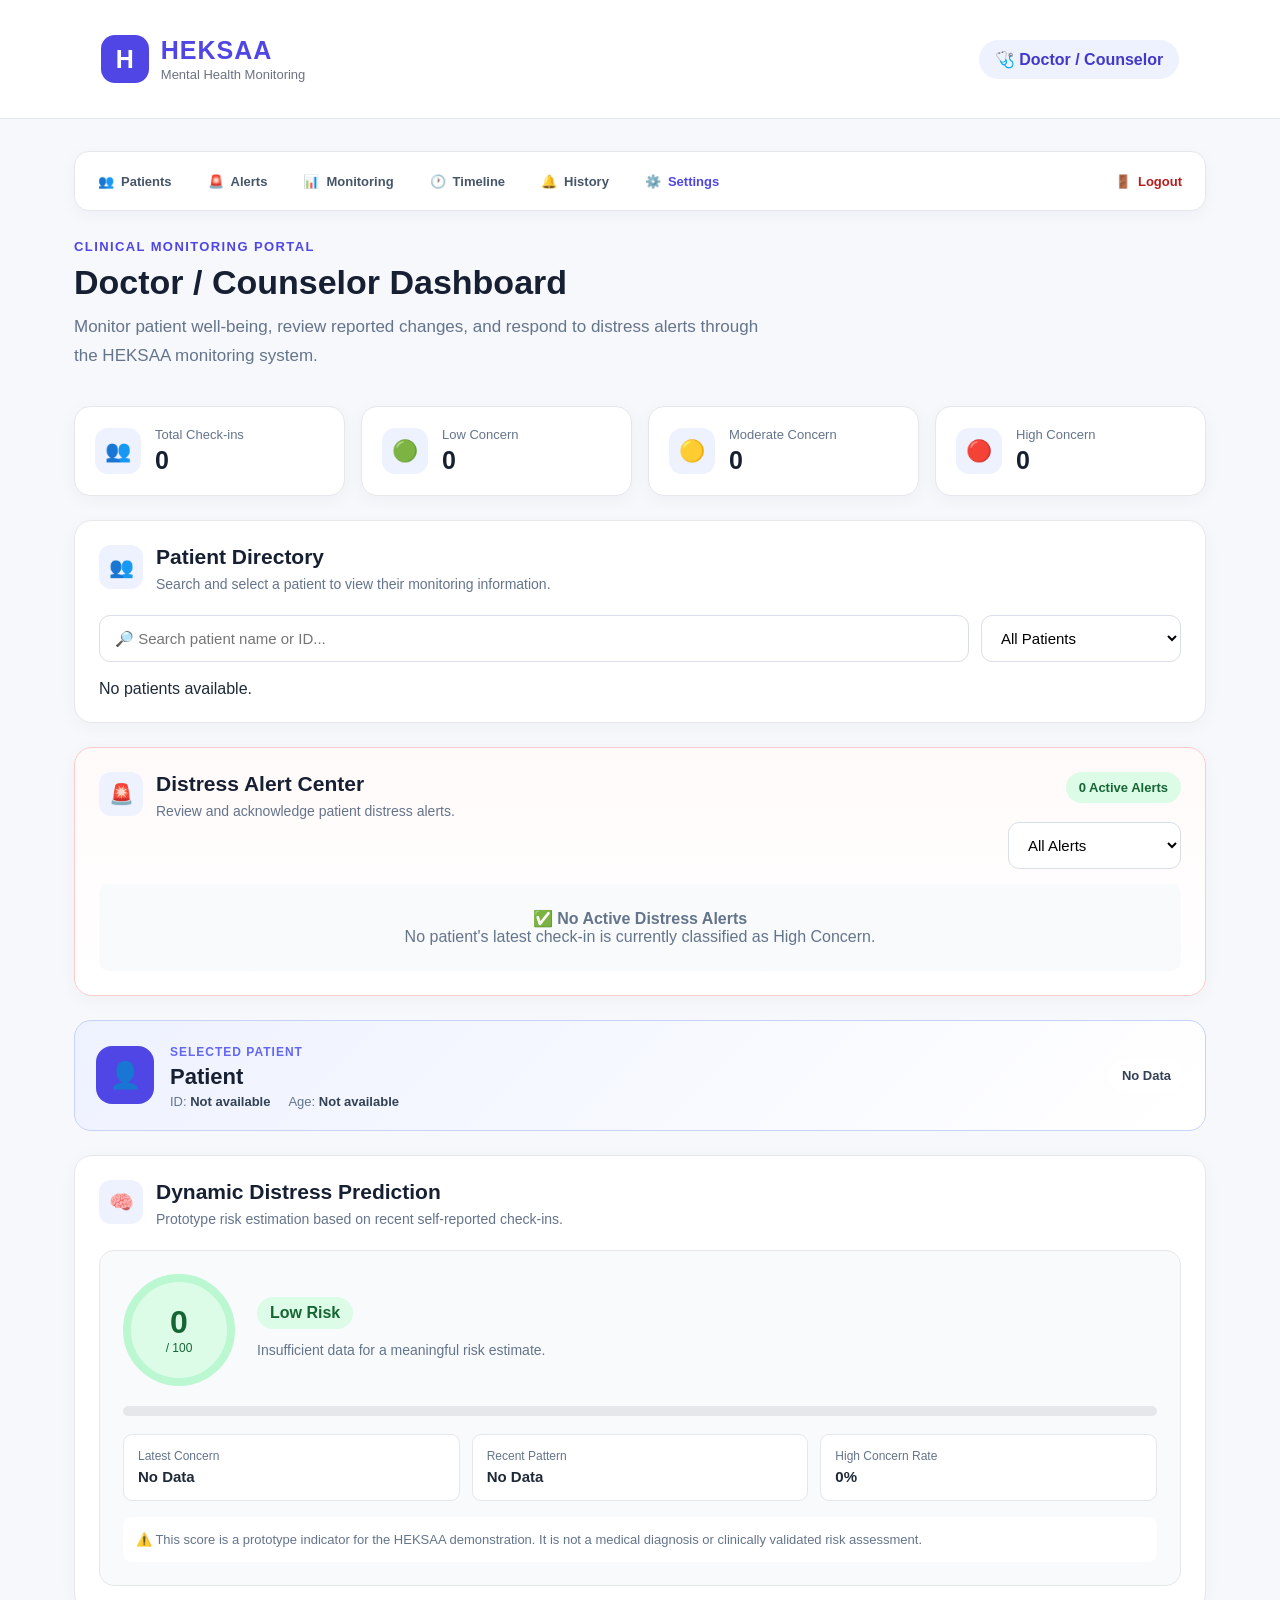
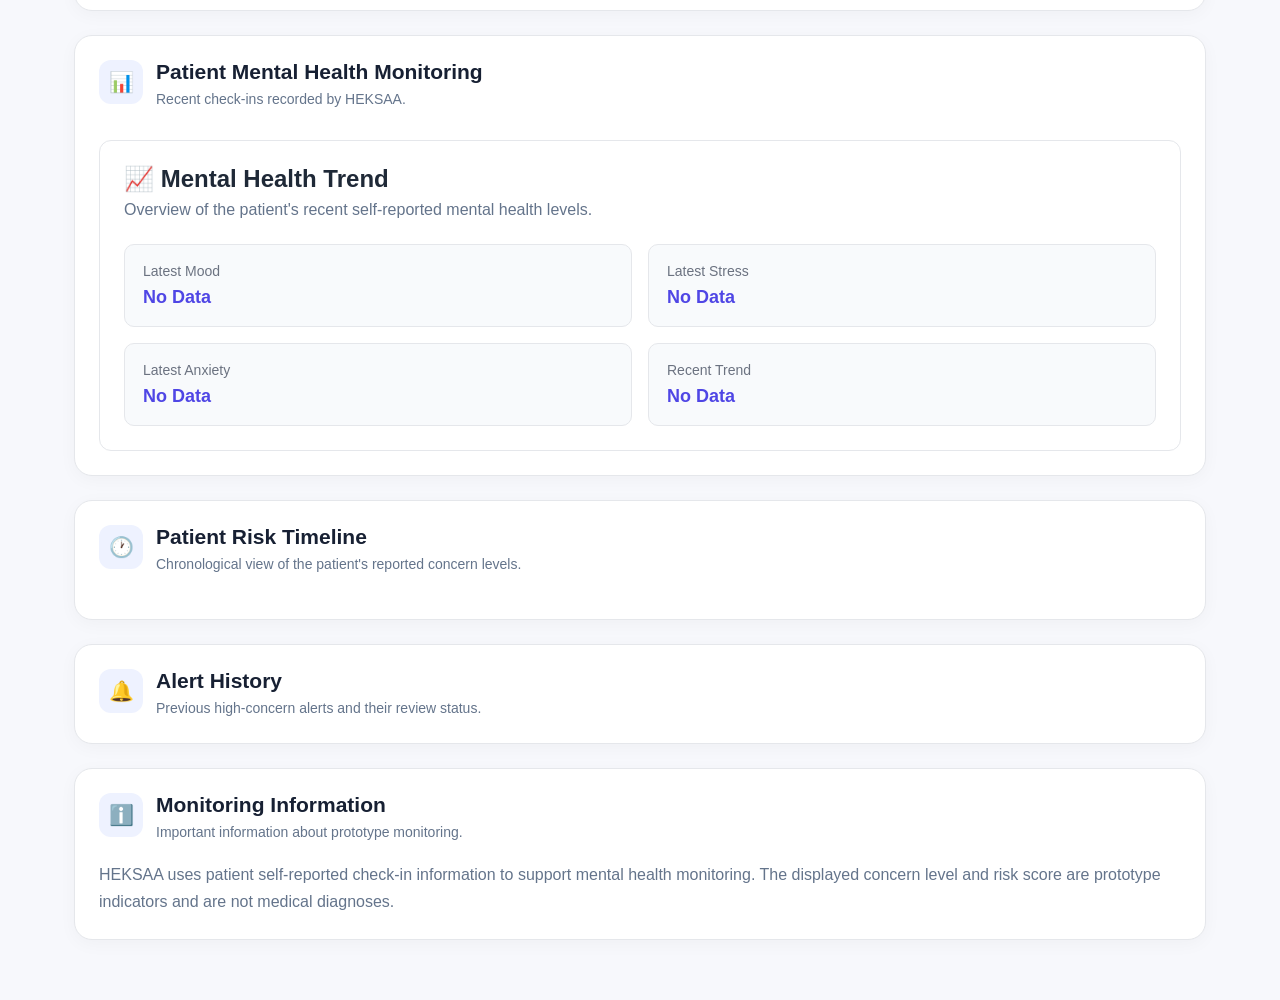
==== commit e458319e: "Add settings link to doctor dashboard" ====
--- a/doctor-dashboard.html
+++ b/doctor-dashboard.html
@@ -208,6 +208,20 @@
         .doctor-quick-nav a:active {
             transform: scale(0.97);
         }
+
+        /* SETTINGS */
+
+        .doctor-quick-nav .settings-link {
+            color: #4f46e5;
+        }
+
+        .doctor-quick-nav .settings-link:hover {
+            background: #eef2ff;
+
+            color: #3730a3;
+        }
+
+        /* LOGOUT */
 
         .doctor-quick-nav .logout-link {
             margin-left: auto;
@@ -697,9 +711,6 @@
             color: #991b1b;
         }
 
-
-        /* Alert controls */
-
         .alert-controls {
             display: flex;
 
@@ -707,9 +718,6 @@
 
             margin-bottom: 8px;
         }
-
-
-        /* Alert item */
 
         .alert-item {
             margin-top: 15px;
@@ -1848,7 +1856,7 @@
                 display: grid;
 
                 grid-template-columns:
-                    repeat(5, minmax(0, 1fr));
+                    repeat(4, minmax(0, 1fr));
 
                 gap: 4px;
 
@@ -2140,6 +2148,10 @@
     </header>
 
 
+
+    <!-- =====================================================
+         MAIN
+    ====================================================== -->
 
     <main class="doctor-main">
 
@@ -2158,28 +2170,46 @@
                 <span>Patients</span>
             </a>
 
+
             <a href="#distress-center">
                 🚨
                 <span>Alerts</span>
             </a>
 
+
             <a href="#monitoring-section">
                 📊
                 <span>Monitoring</span>
             </a>
 
+
             <a href="#risk-timeline-section">
                 🕐
                 <span>Timeline</span>
             </a>
 
+
             <a href="#alert-history-section">
                 🔔
                 <span>History</span>
             </a>
 
+
+            <!-- NEW SETTINGS -->
+
             <a
-                href="doctor-login.html"
+                href="doctor-settings.html"
+                class="settings-link"
+            >
+                ⚙️
+                <span>Settings</span>
+            </a>
+
+
+            <!-- LOGOUT -->
+
+            <a
+                href="index.html"
                 class="logout-link"
             >
                 🚪
@@ -2200,9 +2230,11 @@
                 CLINICAL MONITORING PORTAL
             </span>
 
+
             <h2>
                 Doctor / Counselor Dashboard
             </h2>
+
 
             <p>
                 Monitor patient well-being, review
@@ -2221,18 +2253,21 @@
 
         <div class="doctor-summary">
 
+
             <div class="summary-card">
 
                 <span class="summary-icon">
                     👥
                 </span>
 
+
                 <div>
 
                     <p>
                         Total Check-ins
                     </p>
 
+
                     <strong id="total-checkins">
                         0
                     </strong>
@@ -2242,18 +2277,21 @@
             </div>
 
 
+
             <div class="summary-card">
 
                 <span class="summary-icon">
                     🟢
                 </span>
 
+
                 <div>
 
                     <p>
                         Low Concern
                     </p>
 
+
                     <strong id="low-count">
                         0
                     </strong>
@@ -2263,18 +2301,21 @@
             </div>
 
 
+
             <div class="summary-card">
 
                 <span class="summary-icon">
                     🟡
                 </span>
 
+
                 <div>
 
                     <p>
                         Moderate Concern
                     </p>
 
+
                     <strong id="moderate-count">
                         0
                     </strong>
@@ -2284,18 +2325,21 @@
             </div>
 
 
+
             <div class="summary-card">
 
                 <span class="summary-icon">
                     🔴
                 </span>
 
+
                 <div>
 
                     <p>
                         High Concern
                     </p>
 
+
                     <strong id="high-count">
                         0
                     </strong>
@@ -2303,6 +2347,7 @@
                 </div>
 
             </div>
+
 
         </div>
 
@@ -2317,6 +2362,7 @@
             class="doctor-section patient-list-section"
         >
 
+
             <div class="doctor-section-header">
 
                 <div class="doctor-section-title">
@@ -2325,11 +2371,13 @@
                         👥
                     </div>
 
+
                     <div>
 
                         <h3>
                             Patient Directory
                         </h3>
+
 
                         <p>
                             Search and select a patient
@@ -2343,7 +2391,6 @@
             </div>
 
 
-            <!-- Search and filter -->
 
             <div class="patient-directory-tools">
 
@@ -2366,14 +2413,17 @@
                         All Patients
                     </option>
 
+
                     <option value="low">
                         🟢 Low Concern
                     </option>
 
+
                     <option value="moderate">
                         🟡 Moderate Concern
                     </option>
 
+
                     <option value="high">
                         🔴 High Concern
                     </option>
@@ -2381,6 +2431,7 @@
                 </select>
 
             </div>
+
 
 
             <div
@@ -2392,6 +2443,7 @@
 
             </div>
 
+
         </section>
 
 
@@ -2405,7 +2457,9 @@
             class="doctor-section distress-alert-center"
         >
 
+
             <div class="alert-center-header">
+
 
                 <div class="doctor-section-title">
 
@@ -2413,11 +2467,13 @@
                         🚨
                     </div>
 
+
                     <div>
 
                         <h3>
                             Distress Alert Center
                         </h3>
+
 
                         <p>
                             Review and acknowledge patient
@@ -2427,6 +2483,7 @@
                     </div>
 
                 </div>
+
 
 
                 <div
@@ -2436,10 +2493,10 @@
                     0 Active Alerts
                 </div>
 
+
             </div>
 
 
-            <!-- Alert filter -->
 
             <div class="alert-controls">
 
@@ -2453,14 +2510,17 @@
                         All Alerts
                     </option>
 
+
                     <option value="pending">
                         🔴 Pending
                     </option>
 
+
                     <option value="acknowledged">
                         🟢 Acknowledged
                     </option>
 
+
                     <option value="escalated">
                         ⚠️ Escalated
                     </option>
@@ -2470,11 +2530,13 @@
             </div>
 
 
+
             <div id="distress-alert-list">
 
-                <!-- Alerts are inserted by distress.js -->
+                <!-- Alerts inserted by distress.js -->
 
             </div>
+
 
         </section>
 
@@ -2489,6 +2551,7 @@
             class="patient-profile-overview"
         >
 
+
             <div class="patient-avatar">
                 👤
             </div>
@@ -2500,6 +2563,7 @@
                     Selected Patient
                 </span>
 
+
                 <h3 id="doctor-patient-name">
                     Patient
                 </h3>
@@ -2509,16 +2573,21 @@
 
                     <span>
                         ID:
+
                         <strong id="doctor-patient-id">
                             Not available
                         </strong>
+
                     </span>
+
 
                     <span>
                         Age:
+
                         <strong id="doctor-patient-age">
                             Not available
                         </strong>
+
                     </span>
 
                 </div>
@@ -2533,6 +2602,7 @@
                 No Data
             </div>
 
+
         </div>
 
 
@@ -2550,6 +2620,7 @@
             <h3>
                 ⚠️ Attention Required
             </h3>
+
 
             <p>
                 The latest check-in for this patient
@@ -2571,17 +2642,20 @@
             class="doctor-section risk-prediction-section"
         >
 
+
             <div class="doctor-section-title">
 
                 <div class="doctor-section-icon">
                     🧠
                 </div>
 
+
                 <div>
 
                     <h3>
                         Dynamic Distress Prediction
                     </h3>
+
 
                     <p>
                         Prototype risk estimation based
@@ -2593,9 +2667,12 @@
             </div>
 
 
+
             <div class="risk-prediction-card">
 
+
                 <div class="risk-score-row">
+
 
                     <div
                         id="risk-score-circle"
@@ -2606,6 +2683,7 @@
                             0
                         </strong>
 
+
                         <span>
                             / 100
                         </span>
@@ -2613,7 +2691,9 @@
                     </div>
 
 
+
                     <div class="risk-score-info">
+
 
                         <div
                             id="risk-level"
@@ -2628,9 +2708,12 @@
                             meaningful risk estimate.
                         </p>
 
+
                     </div>
 
+
                 </div>
+
 
 
                 <div class="risk-meter">
@@ -2643,7 +2726,9 @@
                 </div>
 
 
+
                 <div class="risk-factor-grid">
+
 
                     <div class="risk-factor">
 
@@ -2651,6 +2736,7 @@
                             Latest Concern
                         </span>
 
+
                         <strong id="risk-latest">
                             No Data
                         </strong>
@@ -2658,12 +2744,14 @@
                     </div>
 
 
+
                     <div class="risk-factor">
 
                         <span>
                             Recent Pattern
                         </span>
 
+
                         <strong id="risk-pattern">
                             No Data
                         </strong>
@@ -2671,19 +2759,23 @@
                     </div>
 
 
+
                     <div class="risk-factor">
 
                         <span>
                             High Concern Rate
                         </span>
 
+
                         <strong id="risk-high-rate">
                             0%
                         </strong>
 
                     </div>
 
+
                 </div>
+
 
 
                 <div class="risk-note">
@@ -2695,7 +2787,9 @@
 
                 </div>
 
+
             </div>
+
 
         </section>
 
@@ -2710,18 +2804,21 @@
             class="doctor-section patient-monitoring"
         >
 
+
             <div class="doctor-section-title">
 
                 <div class="doctor-section-icon">
                     📊
                 </div>
 
+
                 <div>
 
                     <h3>
                         Patient Mental Health Monitoring
                     </h3>
 
+
                     <p>
                         Recent check-ins recorded by HEKSAA.
                     </p>
@@ -2731,6 +2828,7 @@
             </div>
 
 
+
             <div id="doctor-history">
 
                 <!-- History generated by doctor.js -->
@@ -2739,15 +2837,15 @@
 
 
 
-            <!-- =============================================
-                 TREND
-            ============================================== -->
+            <!-- TREND -->
 
             <div class="health-trend">
+
 
                 <h3>
                     📈 Mental Health Trend
                 </h3>
+
 
                 <p class="section-description">
                     Overview of the patient's recent
@@ -2755,7 +2853,9 @@
                 </p>
 
 
+
                 <div class="trend-grid">
+
 
                     <div class="trend-card">
 
@@ -2763,6 +2863,7 @@
                             Latest Mood
                         </span>
 
+
                         <strong id="trend-mood">
                             No Data
                         </strong>
@@ -2770,12 +2871,14 @@
                     </div>
 
 
+
                     <div class="trend-card">
 
                         <span>
                             Latest Stress
                         </span>
 
+
                         <strong id="trend-stress">
                             No Data
                         </strong>
@@ -2783,12 +2886,14 @@
                     </div>
 
 
+
                     <div class="trend-card">
 
                         <span>
                             Latest Anxiety
                         </span>
 
+
                         <strong id="trend-anxiety">
                             No Data
                         </strong>
@@ -2796,21 +2901,26 @@
                     </div>
 
 
+
                     <div class="trend-card">
 
                         <span>
                             Recent Trend
                         </span>
 
+
                         <strong id="trend-direction">
                             No Data
                         </strong>
 
                     </div>
 
+
                 </div>
 
+
             </div>
+
 
         </section>
 
@@ -2825,17 +2935,20 @@
             class="doctor-section risk-timeline-section"
         >
 
+
             <div class="doctor-section-title">
 
                 <div class="doctor-section-icon">
                     🕐
                 </div>
 
+
                 <div>
 
                     <h3>
                         Patient Risk Timeline
                     </h3>
+
 
                     <p>
                         Chronological view of the patient's
@@ -2847,6 +2960,7 @@
             </div>
 
 
+
             <div
                 id="risk-timeline"
                 class="risk-timeline"
@@ -2856,6 +2970,7 @@
 
             </div>
 
+
         </section>
 
 
@@ -2869,17 +2984,20 @@
             class="doctor-section alert-history-section"
         >
 
+
             <div class="doctor-section-title">
 
                 <div class="doctor-section-icon">
                     🔔
                 </div>
 
+
                 <div>
 
                     <h3>
                         Alert History
                     </h3>
+
 
                     <p>
                         Previous high-concern alerts and
@@ -2891,11 +3009,13 @@
             </div>
 
 
+
             <div id="alert-history">
 
                 <!-- Alert history generated by doctor.js -->
 
             </div>
+
 
         </section>
 
@@ -2907,17 +3027,20 @@
 
         <section class="doctor-section doctor-info">
 
+
             <div class="doctor-section-title">
 
                 <div class="doctor-section-icon">
                     ℹ️
                 </div>
 
+
                 <div>
 
                     <h3>
                         Monitoring Information
                     </h3>
+
 
                     <p>
                         Important information about
@@ -2937,6 +3060,7 @@
                 indicators and are not medical diagnoses.
             </p>
 
+
         </section>
 
 
@@ -3165,12 +3289,6 @@
                             }
 
 
-                            const statusElement =
-                                alert.querySelector(
-                                    ".alert-status"
-                                );
-
-
                             const alertText =
                                 alert.textContent
                                     .toLowerCase();
@@ -3182,6 +3300,7 @@
                                     alertText.includes(
                                         "pending"
                                     );
+
 
                                 alert.style.display =
                                     isPending
--- a/style.css
+++ b/style.css
@@ -2470,3 +2470,129 @@
         font-size: 10px;
     }
 }
+/* =====================================================
+   DOCTOR DASHBOARD — HEADER SCROLL FIX
+   ===================================================== */
+
+.doctor-dashboard-page .heksaa-header {
+    position: relative !important;
+    top: auto !important;
+    z-index: 10;
+}
+
+.doctor-dashboard-page {
+    overflow-x: hidden;
+}
+
+/* Keep section navigation clean while scrolling */
+.doctor-dashboard-page .doctor-quick-nav {
+    position: relative;
+    z-index: 1;
+}
+/* =====================================================
+   PATIENT RESOURCE NAVIGATION
+   ===================================================== */
+
+.patient-resource-nav {
+    max-width: 1100px;
+    margin: 0 auto 20px;
+    padding: 14px 18px;
+
+    display: flex;
+    gap: 10px;
+    flex-wrap: wrap;
+
+    background: #ffffff;
+    border: 1px solid #e2e5eb;
+    border-radius: 16px;
+
+    box-shadow: 0 5px 20px rgba(15, 23, 42, 0.04);
+}
+
+.patient-resource-nav a {
+    text-decoration: none;
+    color: #475569;
+
+    padding: 10px 14px;
+    border-radius: 10px;
+
+    font-size: 14px;
+    font-weight: 600;
+
+    transition: 0.2s;
+}
+
+.patient-resource-nav a:hover {
+    background: #eef2ff;
+    color: #4f46e5;
+}
+
+@media (max-width: 600px) {
+
+    .patient-resource-nav {
+        margin: 0 12px 18px;
+        gap: 6px;
+    }
+
+    .patient-resource-nav a {
+        flex: 1;
+        min-width: 44%;
+        text-align: center;
+        font-size: 13px;
+    }
+
+}
+/* =====================================================
+   PATIENT DASHBOARD FOOTER
+   ===================================================== */
+
+.patient-dashboard-footer {
+    max-width: 1100px;
+    margin: 10px auto 40px;
+    padding: 25px 20px;
+
+    text-align: center;
+
+    color: #94a3b8;
+    font-size: 13px;
+}
+
+.patient-dashboard-footer div {
+    display: flex;
+    justify-content: center;
+    align-items: center;
+    flex-wrap: wrap;
+    gap: 18px;
+
+    margin-bottom: 12px;
+}
+
+.patient-dashboard-footer a {
+    color: #64748b;
+    text-decoration: none;
+    font-weight: 600;
+
+    transition: 0.2s ease;
+}
+
+.patient-dashboard-footer a:hover {
+    color: #4f46e5;
+}
+
+.patient-dashboard-footer p {
+    margin: 0;
+}
+
+
+@media (max-width: 600px) {
+
+    .patient-dashboard-footer {
+        margin-bottom: 25px;
+        padding: 22px 15px;
+    }
+
+    .patient-dashboard-footer div {
+        gap: 12px 16px;
+    }
+
+}
